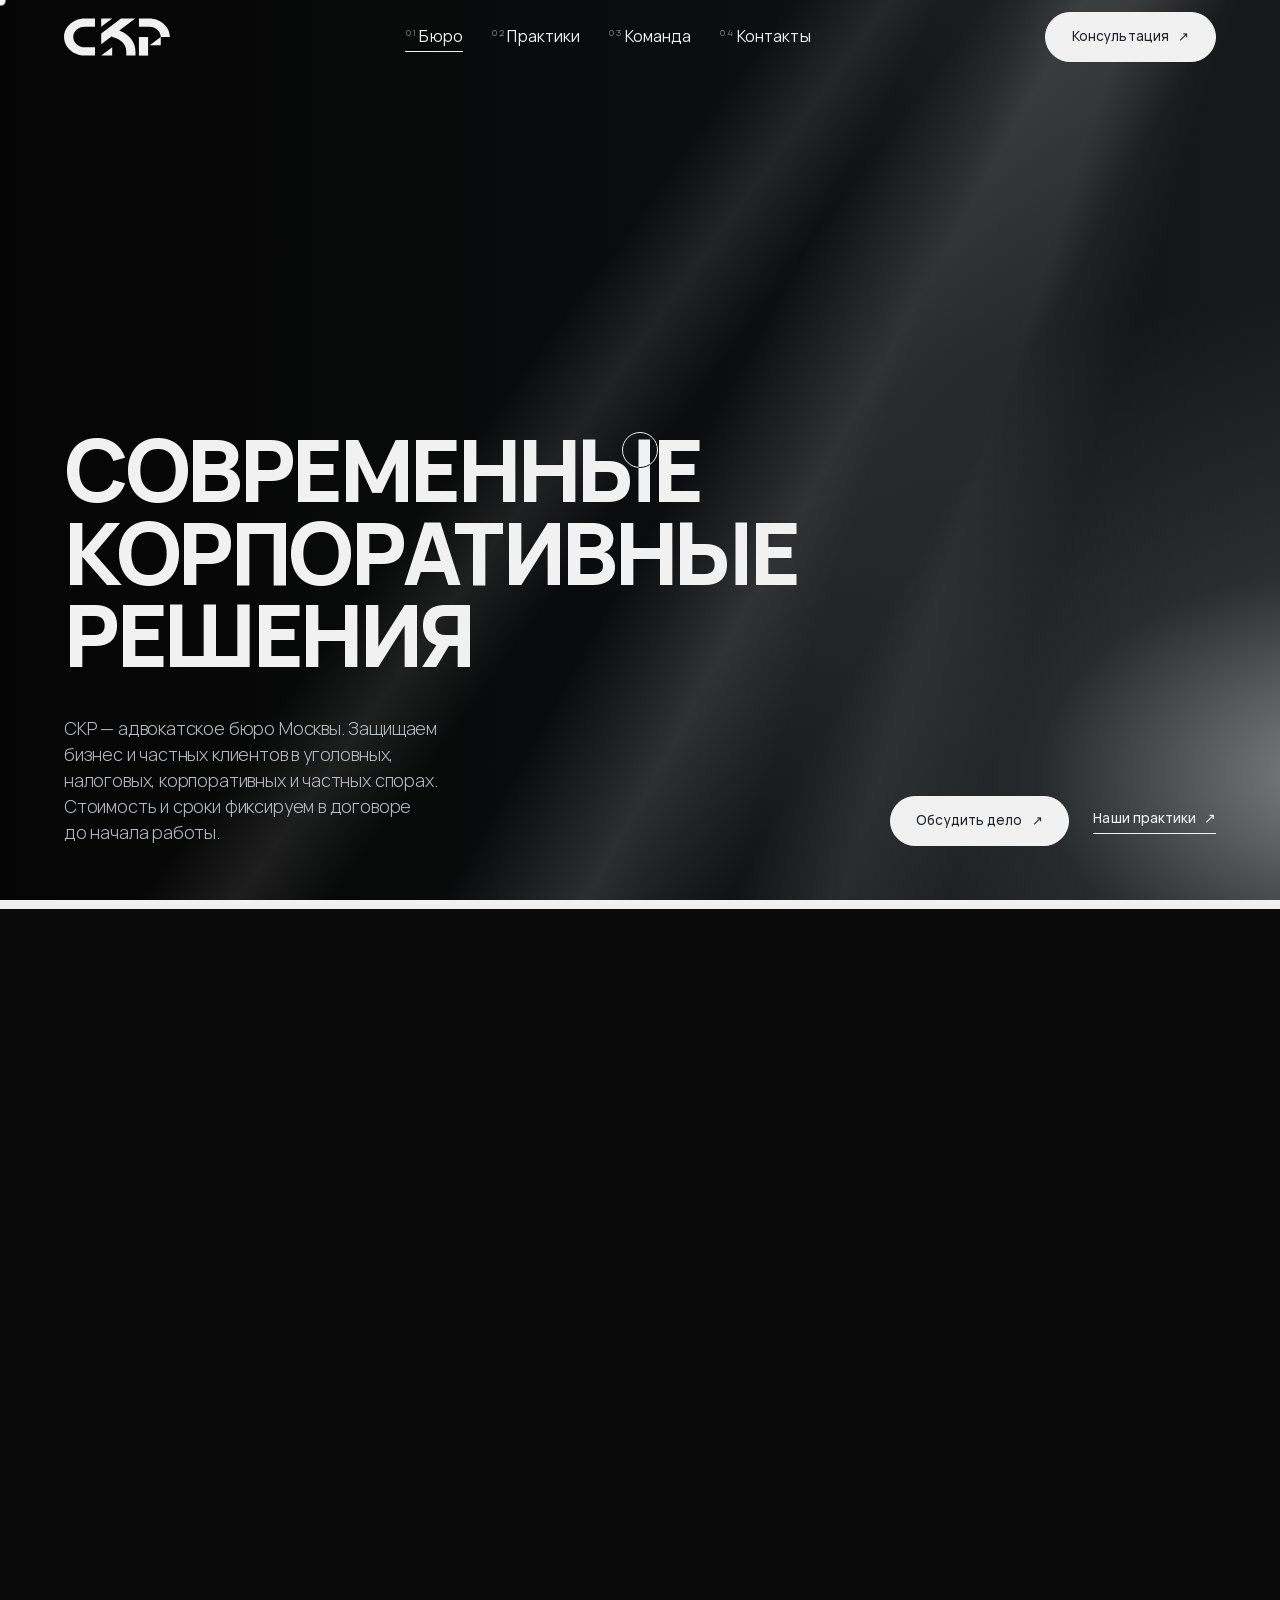
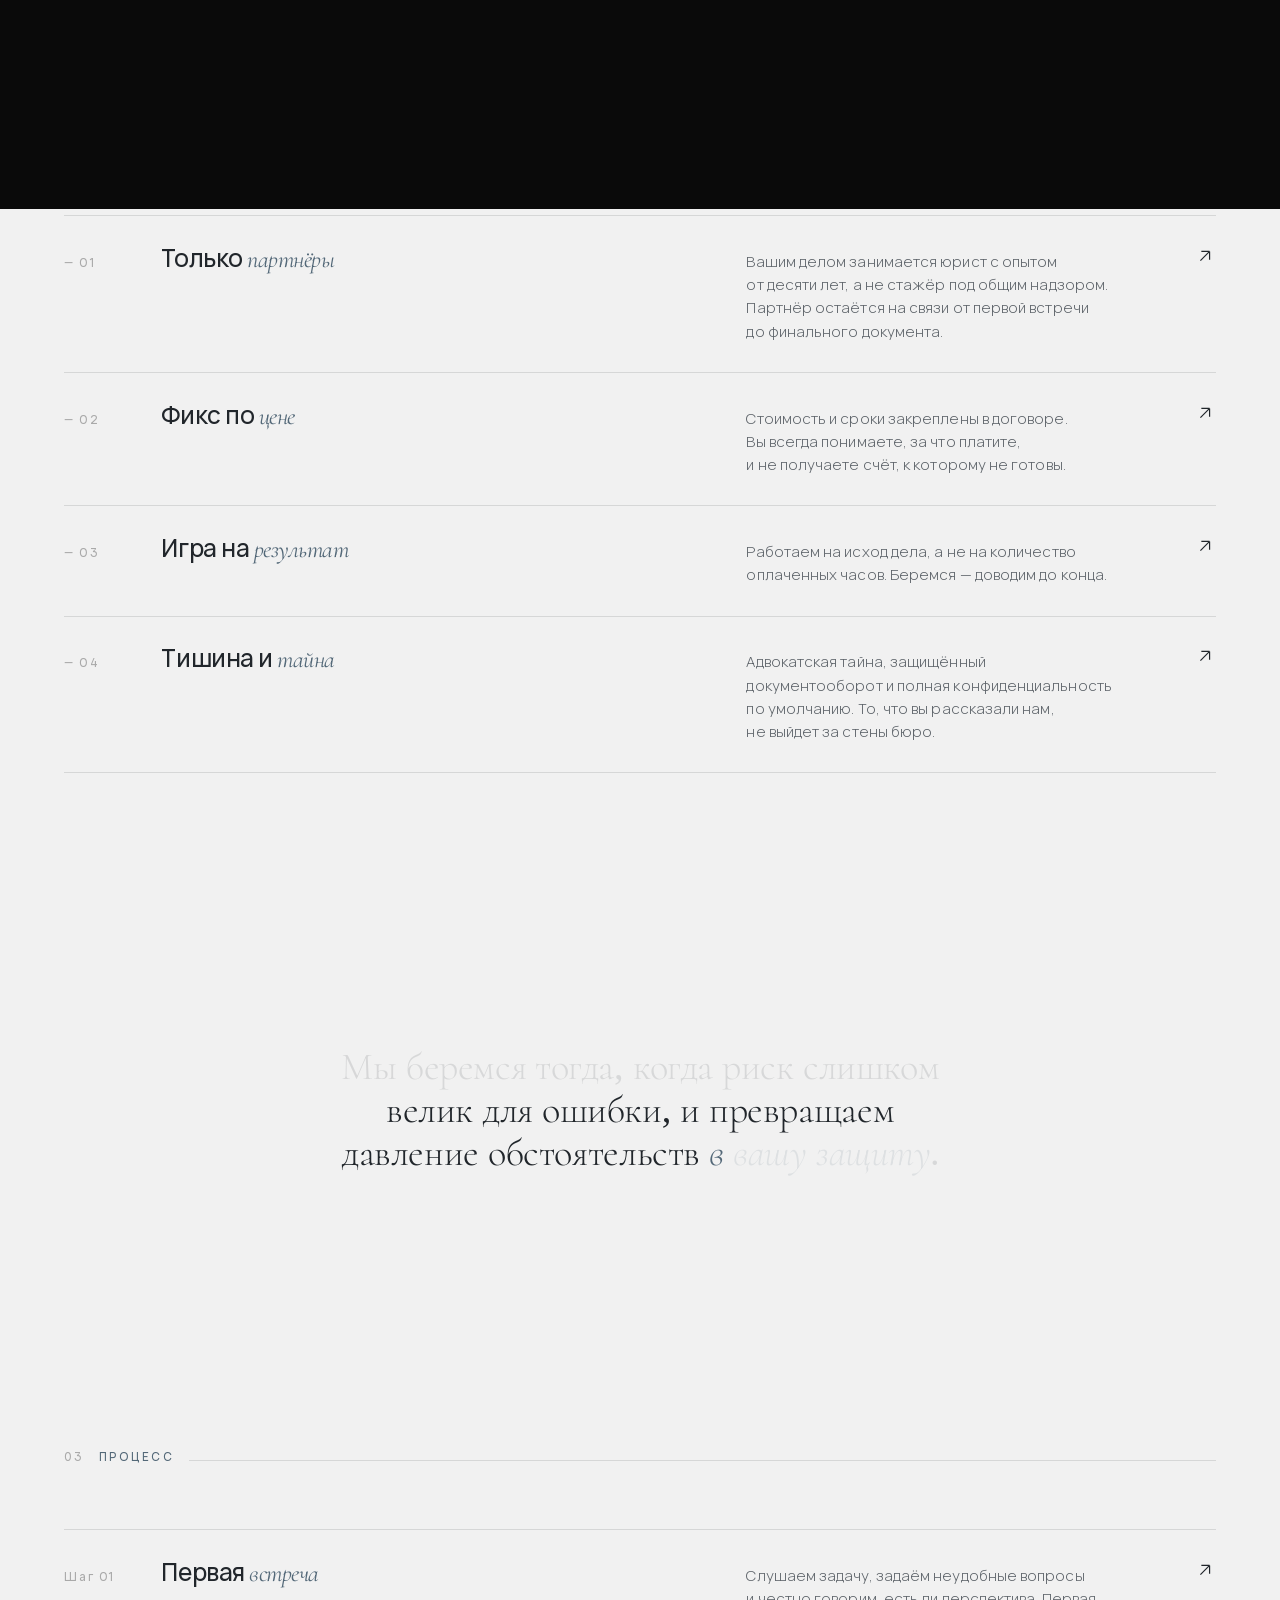
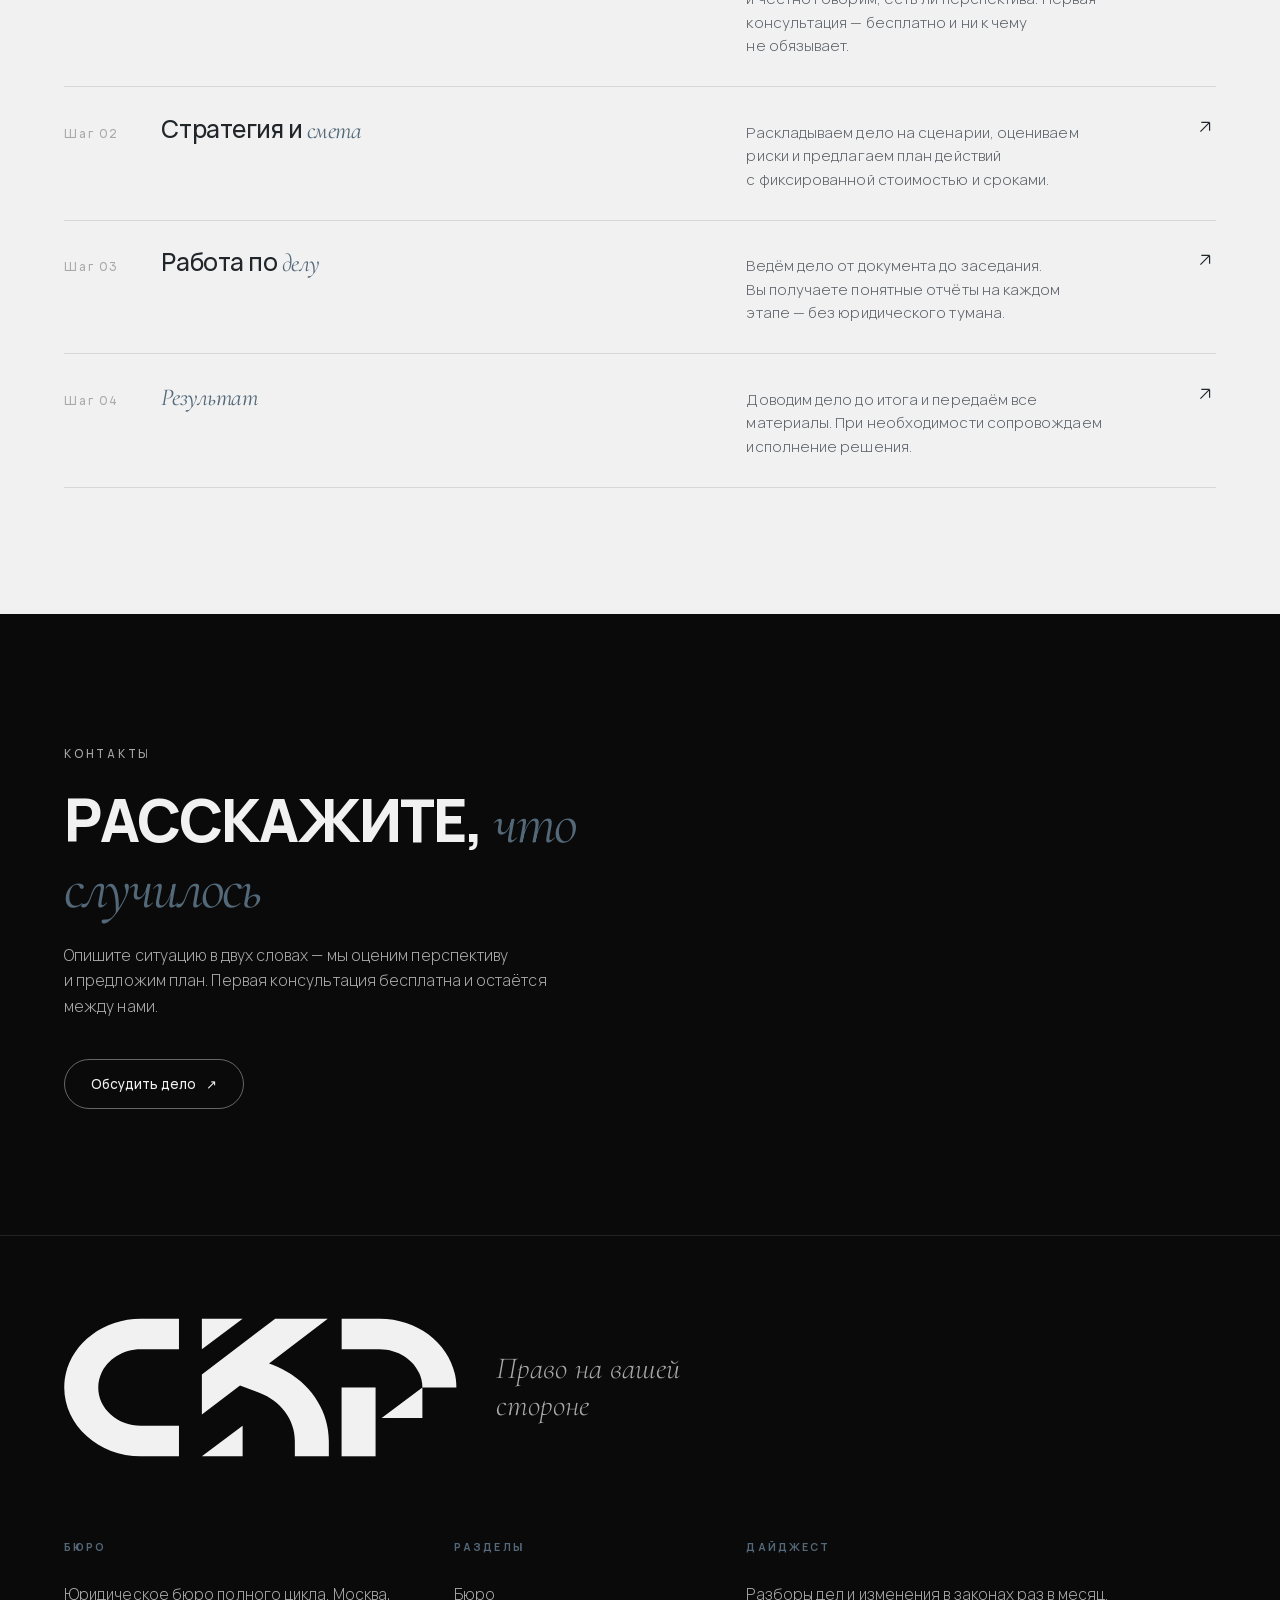
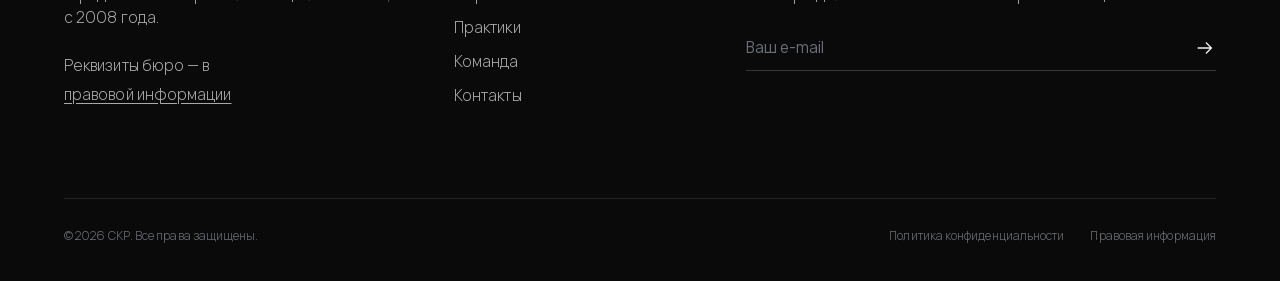
==== index.html @ bf3f928f "Unify hero headline typography" ====
<!DOCTYPE html>
<html lang="ru">
<head>
<meta charset="UTF-8">
<meta name="viewport" content="width=device-width, initial-scale=1.0">
<title>СКР — Юридическое бюро полного цикла | Москва</title>
<meta name="description" content="СКР — бутиковое юридическое бюро полного цикла из Москвы. Работаем с 2008 года с бизнесом и частными клиентами там, где цена ошибки слишком высока.">
<link rel="icon" type="image/svg+xml" href="assets/img/favicon.svg">
<link rel="preload" href="assets/fonts/vela-200-800.woff2" as="font" type="font/woff2" crossorigin>
<link rel="preload" href="assets/fonts/cormorant-300-700.woff2" as="font" type="font/woff2" crossorigin>
<link rel="preload" href="assets/fonts/cormorant-300-700-italic.woff2" as="font" type="font/woff2" crossorigin>
<link rel="stylesheet" href="assets/css/style.css">
</head>
<body class="no-js">

<!-- cursor -->
<div class="cur" aria-hidden="true"></div>
<div class="cur cur-ring" aria-hidden="true"></div>

<!-- ===================== HEADER ===================== -->
<header class="hdr">
<div class="hdr__in">
<a href="index.html" class="logo cursor-target" aria-label="СКР — юридическое бюро">
<svg viewBox="62 213 472 169" xmlns="http://www.w3.org/2000/svg">
<path d="M62.3,297.6c0,45.5,41.3,82.6,92,82.6H200v-36.6h-45.7c-28.2,0-51.2-20.6-51.2-46c0-25.3,23-46,51.2-46H200v-36.6h-45.7C103.6,215.1,62.3,252.1,62.3,297.6z"/>
<path d="M312.3,270.3l-4.2-1.6l70.5-53.7h-63.1l-88,67v48.1l45.8-34.9l23.1,8.8c26,9.8,42.7,32.5,42.7,57.8v18.3h40.8v-18.3C379.9,321.9,353.4,285.9,312.3,270.3z"/>
<path d="M492.2,297.6H533c0-45.5-41.3-82.6-92-82.6h-45.7v36.6h45.7C469.2,251.7,492.2,272.3,492.2,297.6z"/>
<rect x="395.2" y="297.6" width="40.8" height="82.6"/>
<polygon points="276.4,343.6 276.4,380.2 227.5,380.2"/>
<polygon points="492.2,297.6 492.2,334.3 443.3,334.3"/>
<polygon points="227.5,251.7 227.5,215.1 276.4,215.1"/>
</svg>
</a>
<nav class="nav">
<a href="index.html" class="cursor-target is-active" aria-current="page"><span class="nn">01</span>Бюро</a>
<a href="praktiki.html" class="cursor-target"><span class="nn">02</span>Практики</a>
<a href="komanda.html" class="cursor-target"><span class="nn">03</span>Команда</a>
<a href="kontakty.html" class="cursor-target"><span class="nn">04</span>Контакты</a>
</nav>
<a href="kontakty.html" class="hdr__cta btn cursor-target"><span class="lbl">Консультация</span><span class="arr">↗</span></a>
<button class="burger cursor-target" id="burger" aria-label="Меню"><span></span><span></span></button>
</div>
</header>

<!-- mobile menu -->
<div class="mm" id="mm">
<div class="mm__top">
<span class="logo" aria-hidden="true">
<svg viewBox="62 213 472 169" xmlns="http://www.w3.org/2000/svg">
<path d="M62.3,297.6c0,45.5,41.3,82.6,92,82.6H200v-36.6h-45.7c-28.2,0-51.2-20.6-51.2-46c0-25.3,23-46,51.2-46H200v-36.6h-45.7C103.6,215.1,62.3,252.1,62.3,297.6z"/>
<path d="M312.3,270.3l-4.2-1.6l70.5-53.7h-63.1l-88,67v48.1l45.8-34.9l23.1,8.8c26,9.8,42.7,32.5,42.7,57.8v18.3h40.8v-18.3C379.9,321.9,353.4,285.9,312.3,270.3z"/>
<path d="M492.2,297.6H533c0-45.5-41.3-82.6-92-82.6h-45.7v36.6h45.7C469.2,251.7,492.2,272.3,492.2,297.6z"/>
<rect x="395.2" y="297.6" width="40.8" height="82.6"/>
<polygon points="276.4,343.6 276.4,380.2 227.5,380.2"/>
<polygon points="492.2,297.6 492.2,334.3 443.3,334.3"/>
<polygon points="227.5,251.7 227.5,215.1 276.4,215.1"/>
</svg>
</span>
<button class="mm__x" id="mmx" aria-label="Закрыть">✕</button>
</div>
<nav>
<a href="index.html" class="mlink is-active"><span class="mn">01</span>Бюро</a>
<a href="praktiki.html" class="mlink"><span class="mn">02</span>Практики</a>
<a href="komanda.html" class="mlink"><span class="mn">03</span>Команда</a>
<a href="kontakty.html" class="mlink"><span class="mn">04</span>Контакты</a>
</nav>
<div class="mm__foot">
<span>Москва</span>
<span><a href="tel:+74951234567">+7&nbsp;(495)&nbsp;123-45-67</a></span>
</div>
</div>

<!-- ===================== HERO — 1.1 ===================== -->
<section class="hero hero--dark" id="top">
<canvas class="hero__bg" id="heroBg" aria-hidden="true"></canvas>
<div class="hero__h full">
<h1 data-hero>
<span class="row"><i>Современные</i></span>
<span class="row"><i>корпоративные</i></span>
<span class="row"><i>решения</i></span>
</h1>
<div class="hero__base">
<p class="hero__lead lead muted fx" data-fade>СКР&nbsp;— адвокатское бюро Москвы. Защищаем бизнес и&nbsp;частных клиентов в&nbsp;уголовных, налоговых, корпоративных и&nbsp;частных спорах. Стоимость и&nbsp;сроки фиксируем в&nbsp;договоре до&nbsp;начала работы.</p>
<div class="hero__actions fx" data-fade>
<a href="kontakty.html" class="btn btn--solid cursor-target"><span class="lbl">Обсудить дело</span><span class="arr">↗</span></a>
<a href="praktiki.html" class="lnk cursor-target">Наши практики <span class="arr">↗</span></a>
</div>
</div>
</div>
</section>

<!-- ===================== FACTS ===================== -->
<section class="pad full" id="facts">
<div class="facts" style="margin-top:0;">
<div class="fact fx" data-fade>
<div class="fact__n">2008</div>
<div class="fact__l">год основания бюро</div>
</div>
<div class="fact fx" data-fade>
<div class="fact__n">15+&nbsp;<span class="em">лет</span></div>
<div class="fact__l">непрерывной практики</div>
</div>
<div class="fact fx" data-fade>
<div class="fact__n">500+</div>
<div class="fact__l">проведённых дел и&nbsp;сделок</div>
</div>
<div class="fact fx" data-fade>
<div class="fact__n">5&nbsp;<span class="em">практик</span></div>
<div class="fact__l">узкая специализация в&nbsp;каждой</div>
</div>
<div class="fact fx" data-fade>
<div class="fact__n"><span class="em">Фикс</span></div>
<div class="fact__l">стоимости и&nbsp;сроков в&nbsp;каждом договоре</div>
</div>
</div>
</section>

<!-- ===================== ABOUT — 1.2 / 1.3 ===================== -->
<section class="pad full" id="about" style="padding-top:0;">
<div class="sec-head fx" data-fade>
<span class="idx">01</span>
<span class="kicker">Бюро</span>
<span class="rule"></span>
</div>
<div class="grid about__cols">
<div class="about__l">
<p class="statement" data-words>Когда ставки высоки, а&nbsp;на&nbsp;кону ваше имущество, репутация или свобода, право перестаёт быть теорией и&nbsp;превращается <span class="em">в&nbsp;поле боя</span>.</p>
<p class="lead fx" data-fade>Не&nbsp;просто юрист, а&nbsp;адвокат, который видит за&nbsp;статьями закона живого человека.</p>
</div>
<div class="about__r">
<p class="body-sm fx" data-fade>Адвокатское бюро города Москвы «Современные корпоративные решения» строит защиту на&nbsp;экспертизе, индивидуальной стратегии и&nbsp;конфиденциальности.</p>
<p class="body-sm fx" data-fade>Честно оцениваем перспективы и&nbsp;риски, согласуем стоимость и&nbsp;сроки до&nbsp;начала работы. Ведём дело лично&nbsp;— от&nbsp;первого разговора до&nbsp;результата.</p>
</div>
</div>
</section>

<!-- ===================== PRINCIPLES — 1.4 ===================== -->
<section class="pad full" id="principles" style="padding-top:0;padding-bottom:0;">
<div class="sec-head fx" data-fade>
<span class="idx">02</span>
<span class="kicker">Принципы</span>
<span class="rule"></span>
</div>
<div class="values" style="margin-top:0;">
<div class="vrow cursor-target fx" data-fade>
<span class="vn">— 01</span>
<span class="vt">Только <span class="em">партнёры</span></span>
<span class="vd">Вашим делом занимается юрист с&nbsp;опытом от&nbsp;десяти лет, а&nbsp;не&nbsp;стажёр под общим надзором. Партнёр остаётся на&nbsp;связи от&nbsp;первой встречи до&nbsp;финального документа.</span>
<span class="va"><svg width="22" height="22" viewBox="0 0 24 24" fill="none"><path d="M7 17 17 7M17 7H8M17 7v9" stroke="currentColor" stroke-width="1.3"/></svg></span>
</div>
<div class="vrow cursor-target fx" data-fade>
<span class="vn">— 02</span>
<span class="vt">Фикс по&nbsp;<span class="em">цене</span></span>
<span class="vd">Стоимость и&nbsp;сроки закреплены в&nbsp;договоре. Вы&nbsp;всегда понимаете, за&nbsp;что платите, и&nbsp;не&nbsp;получаете счёт, к&nbsp;которому не&nbsp;готовы.</span>
<span class="va"><svg width="22" height="22" viewBox="0 0 24 24" fill="none"><path d="M7 17 17 7M17 7H8M17 7v9" stroke="currentColor" stroke-width="1.3"/></svg></span>
</div>
<div class="vrow cursor-target fx" data-fade>
<span class="vn">— 03</span>
<span class="vt">Игра на&nbsp;<span class="em">результат</span></span>
<span class="vd">Работаем на&nbsp;исход дела, а&nbsp;не&nbsp;на&nbsp;количество оплаченных часов. Беремся&nbsp;— доводим до&nbsp;конца.</span>
<span class="va"><svg width="22" height="22" viewBox="0 0 24 24" fill="none"><path d="M7 17 17 7M17 7H8M17 7v9" stroke="currentColor" stroke-width="1.3"/></svg></span>
</div>
<div class="vrow cursor-target fx" data-fade>
<span class="vn">— 04</span>
<span class="vt">Тишина и&nbsp;<span class="em">тайна</span></span>
<span class="vd">Адвокатская тайна, защищённый документооборот и&nbsp;полная конфиденциальность по&nbsp;умолчанию. То, что вы&nbsp;рассказали нам, не&nbsp;выйдет за&nbsp;стены бюро.</span>
<span class="va"><svg width="22" height="22" viewBox="0 0 24 24" fill="none"><path d="M7 17 17 7M17 7H8M17 7v9" stroke="currentColor" stroke-width="1.3"/></svg></span>
</div>
</div>
</section>

<!-- ===================== MANIFESTO — full-screen statement ===================== -->
<section class="manifesto full" id="manifesto">
<p class="statement manifesto__t" data-words>Мы&nbsp;беремся тогда, когда риск слишком велик для&nbsp;ошибки, и&nbsp;превращаем давление обстоятельств <span class="em">в&nbsp;вашу защиту</span>.</p>
</section>

<!-- ===================== PROCESS — 1.5 ===================== -->
<section class="pad full" id="process" style="padding-top:0;">
<div class="sec-head fx" data-fade>
<span class="idx">03</span>
<span class="kicker">Процесс</span>
<span class="rule"></span>
</div>
<div class="values" style="margin-top:0;">
<div class="vrow cursor-target fx" data-fade>
<span class="vn">Шаг 01</span>
<span class="vt">Первая <span class="em">встреча</span></span>
<span class="vd">Слушаем задачу, задаём неудобные вопросы и&nbsp;честно говорим, есть&nbsp;ли перспектива. Первая консультация&nbsp;— бесплатно и&nbsp;ни&nbsp;к&nbsp;чему не&nbsp;обязывает.</span>
<span class="va"><svg width="22" height="22" viewBox="0 0 24 24" fill="none"><path d="M7 17 17 7M17 7H8M17 7v9" stroke="currentColor" stroke-width="1.3"/></svg></span>
</div>
<div class="vrow cursor-target fx" data-fade>
<span class="vn">Шаг 02</span>
<span class="vt">Стратегия и&nbsp;<span class="em">смета</span></span>
<span class="vd">Раскладываем дело на&nbsp;сценарии, оцениваем риски и&nbsp;предлагаем план действий с&nbsp;фиксированной стоимостью и&nbsp;сроками.</span>
<span class="va"><svg width="22" height="22" viewBox="0 0 24 24" fill="none"><path d="M7 17 17 7M17 7H8M17 7v9" stroke="currentColor" stroke-width="1.3"/></svg></span>
</div>
<div class="vrow cursor-target fx" data-fade>
<span class="vn">Шаг 03</span>
<span class="vt">Работа по&nbsp;<span class="em">делу</span></span>
<span class="vd">Ведём дело от&nbsp;документа до&nbsp;заседания. Вы&nbsp;получаете понятные отчёты на&nbsp;каждом этапе&nbsp;— без юридического тумана.</span>
<span class="va"><svg width="22" height="22" viewBox="0 0 24 24" fill="none"><path d="M7 17 17 7M17 7H8M17 7v9" stroke="currentColor" stroke-width="1.3"/></svg></span>
</div>
<div class="vrow cursor-target fx" data-fade>
<span class="vn">Шаг 04</span>
<span class="vt"><span class="em">Результат</span></span>
<span class="vd">Доводим дело до&nbsp;итога и&nbsp;передаём все материалы. При необходимости сопровождаем исполнение решения.</span>
<span class="va"><svg width="22" height="22" viewBox="0 0 24 24" fill="none"><path d="M7 17 17 7M17 7H8M17 7v9" stroke="currentColor" stroke-width="1.3"/></svg></span>
</div>
</div>
</section>

<!-- ===================== CTA — 1.7 ===================== -->
<section class="cta full">
<span class="kicker fx" data-fade>Контакты</span>
<h2 class="cta__h fx" data-fade>Расскажите, <span class="em">что случилось</span></h2>
<p class="cta__p fx" data-fade>Опишите ситуацию в&nbsp;двух словах&nbsp;— мы&nbsp;оценим перспективу и&nbsp;предложим план. Первая консультация бесплатна и&nbsp;остаётся между нами.</p>
<div class="cta__act fx" data-fade>
<a href="kontakty.html" class="btn btn--on cursor-target"><span class="lbl">Обсудить дело</span><span class="arr">↗</span></a>
</div>
</section>

<!-- ===================== FOOTER ===================== -->
<footer class="footer full">
<div class="grid">
<div class="footer__mark fx" data-fade>
<span class="logo footer__logo" aria-label="СКР">
<svg viewBox="62 213 472 169" xmlns="http://www.w3.org/2000/svg">
<path d="M62.3,297.6c0,45.5,41.3,82.6,92,82.6H200v-36.6h-45.7c-28.2,0-51.2-20.6-51.2-46c0-25.3,23-46,51.2-46H200v-36.6h-45.7C103.6,215.1,62.3,252.1,62.3,297.6z"/>
<path d="M312.3,270.3l-4.2-1.6l70.5-53.7h-63.1l-88,67v48.1l45.8-34.9l23.1,8.8c26,9.8,42.7,32.5,42.7,57.8v18.3h40.8v-18.3C379.9,321.9,353.4,285.9,312.3,270.3z"/>
<path d="M492.2,297.6H533c0-45.5-41.3-82.6-92-82.6h-45.7v36.6h45.7C469.2,251.7,492.2,272.3,492.2,297.6z"/>
<rect x="395.2" y="297.6" width="40.8" height="82.6"/>
<polygon points="276.4,343.6 276.4,380.2 227.5,380.2"/>
<polygon points="492.2,297.6 492.2,334.3 443.3,334.3"/>
<polygon points="227.5,251.7 227.5,215.1 276.4,215.1"/>
</svg>
</span>
<span class="tag">Право на&nbsp;вашей стороне</span>
</div>
</div>
<div class="grid footer__cols">
<div class="fcol fcol--a">
<h4>Бюро</h4>
<p class="muted" style="max-width:30ch;color:var(--grey);">Юридическое бюро полного цикла. Москва, с&nbsp;2008&nbsp;года.</p>
<p class="footer__req" style="margin-top:14px;">Реквизиты бюро&nbsp;— в&nbsp;<a href="privacy.html#legal" class="cursor-target" style="text-decoration:underline;text-underline-offset:3px;">правовой информации</a></p>
</div>
<div class="fcol fcol--b">
<h4>Разделы</h4>
<a href="index.html" class="cursor-target">Бюро</a>
<a href="praktiki.html" class="cursor-target">Практики</a>
<a href="komanda.html" class="cursor-target">Команда</a>
<a href="kontakty.html" class="cursor-target">Контакты</a>
</div>
<div class="fcol fcol--c">
<h4>Дайджест</h4>
<p class="muted" style="color:var(--grey);margin-bottom:14px;">Разборы дел и&nbsp;изменения в&nbsp;законах раз в&nbsp;месяц.</p>
<form class="fnews" id="newsForm">
<input type="email" placeholder="Ваш e-mail" required aria-label="Ваш e-mail">
<button type="submit" aria-label="Подписаться" class="cursor-target">
<svg width="22" height="22" viewBox="0 0 24 24" fill="none"><path d="M4 12h15M13 6l6 6-6 6" stroke="currentColor" stroke-width="1.4"/></svg>
</button>
</form>
</div>
</div>
<div class="footer__base">
<span class="c">© 2026 СКР. Все права защищены.</span>
<div class="links">
<a href="privacy.html" class="cursor-target">Политика конфиденциальности</a>
<a href="privacy.html#legal" class="cursor-target">Правовая информация</a>
</div>
</div>
</footer>

<script src="assets/js/hero-bg.js"></script>
<script src="assets/js/vendor/gsap.min.js"></script>
<script src="assets/js/vendor/ScrollTrigger.min.js"></script>
<script src="assets/js/vendor/lenis.min.js"></script>
<script src="assets/js/vendor/splitting.min.js"></script>
<script src="assets/js/main.js"></script>
</body>
</html>
---- assets/css/style.css ----
/* ============================================================ FONTS */
@font-face{font-family:'Vela';src:url('../fonts/vela-200-800.woff2') format('woff2');font-weight:200 800;font-display:swap;font-style:normal;}
@font-face{font-family:'Cormorant';src:url('../fonts/cormorant-300-700.woff2') format('woff2');font-weight:300 700;font-display:swap;font-style:normal;}
@font-face{font-family:'Cormorant';src:url('../fonts/cormorant-300-700-italic.woff2') format('woff2');font-weight:300 700;font-display:swap;font-style:italic;}

/* ============================================================ TOKENS */
:root{
  --onyx:#0A0A0A; --ink:#21262B; --slate:#536878; --grey:#A9A9A9;
  --alabaster:#E5E4E2; --paper:#F1F1F1;
  --accent:#536878;                 /* brand accent = slate, same as the "конвейер" serif accent */
  --line:rgba(33,38,43,.13); --line-on:rgba(241,241,241,.14);

  /* full-width gutters: scale with viewport, generous on large screens */
  --gut:clamp(20px,5vw,120px);
  --gap:clamp(16px,1.4vw,32px);

  /* MODULAR TYPE SCALE  (UX: controlled, ~1.25 ratio, capped on huge screens) */
  --fs-display:clamp(2.9rem,7.2vw,7.2rem);   /* hero / footer mark */
  --fs-h2:clamp(2.2rem,4.6vw,4.4rem);        /* section titles */
  --fs-statement:clamp(1.7rem,3.6vw,3.4rem); /* big serif statements */
  --fs-h3:clamp(1.6rem,2.8vw,2.6rem);        /* practice titles */
  --fs-lead:clamp(1.05rem,1.4vw,1.35rem);
  --fs-body:16px;
  --fs-cap:.72rem;

  --lh-display:0.98; --lh-tight:1.04;

  --serif:'Cormorant',Georgia,serif;
  --sans:'Vela',-apple-system,sans-serif;
  --ease:cubic-bezier(.22,1,.36,1);
  --hdr-h:clamp(64px,7.5vh,84px);
}

*{margin:0;padding:0;box-sizing:border-box;}
html{-webkit-font-smoothing:antialiased;text-rendering:optimizeLegibility;}
html.lenis,html.lenis body{height:auto;}
.lenis.lenis-smooth{scroll-behavior:auto!important;}

body{
  font-family:var(--sans);background:var(--paper);color:var(--ink);
  font-weight:300;line-height:1.55;font-size:var(--fs-body);letter-spacing:.005em;
  overflow-x:hidden;
}
::selection{background:var(--ink);color:var(--paper);}
a{color:inherit;text-decoration:none;}
img{display:block;max-width:100%;}
button{font-family:inherit;}

@media (hover:hover) and (pointer:fine){
  body{cursor:none;} a,button,.cursor-target{cursor:none;}
}

/* ============================================================ LAYOUT (full-width) */
.full{width:100%;padding-inline:var(--gut);}
.grid{display:grid;grid-template-columns:repeat(12,1fr);column-gap:var(--gap);}

/* ============================================================ TYPE HELPERS */
.kicker{font-size:var(--fs-cap);font-weight:500;letter-spacing:.24em;text-transform:uppercase;color:var(--slate);}
.kicker--mute{color:var(--grey);}
.idx{font-size:var(--fs-cap);font-weight:500;letter-spacing:.2em;color:var(--grey);}
.h-disp{font-family:var(--sans);font-weight:800;text-transform:uppercase;letter-spacing:-.035em;line-height:var(--lh-display);}
.serif-it{font-family:var(--serif);font-style:italic;font-weight:400;letter-spacing:-.005em;text-transform:none;color:var(--slate);}
.lead{font-size:var(--fs-lead);font-weight:300;line-height:1.45;letter-spacing:-.01em;}
.muted{color:var(--grey);}
.body-sm{font-size:var(--fs-body);line-height:1.62;color:#5e646a;font-weight:300;}

.fx{opacity:0;}
.no-js .fx{opacity:1;}

/* ============================================================ LOGO (the brand mark = СКР) */
.logo{display:block;}
.logo svg{display:block;height:100%;width:auto;}
.logo svg path,.logo svg rect,.logo svg polygon{fill:currentColor;}

/* ============================================================ CURSOR */
/* white + difference blend: reads near-black on light bg, white on dark bg */
.cur{position:fixed;top:0;left:0;width:10.5px;height:10.5px;border-radius:50%;background:#fff;pointer-events:none;z-index:9999;transform:translate(-50%,-50%);mix-blend-mode:difference;transition:width .35s var(--ease),height .35s var(--ease);}
.cur-ring{width:36px;height:36px;border:1px solid #fff;background:transparent;z-index:9998;transition:width .4s var(--ease),height .4s var(--ease),opacity .4s,transform .12s ease-out;mix-blend-mode:difference;}
body.cur-hov .cur-ring{width:58px;height:58px;}
@media(hover:none),(pointer:coarse){.cur,.cur-ring{display:none;}}

/* ============================================================ HEADER */
.hdr{position:fixed;inset:0 0 auto 0;z-index:200;}
.hdr__in{display:flex;align-items:center;justify-content:space-between;height:var(--hdr-h);padding:6px var(--gut) 0;}
/* adaptive header text: dark over light sections, light over dark ones (toggled by JS) */
.hdr a,.hdr button,.hdr .logo{color:var(--ink);transition:color .4s var(--ease);}
.hdr.on-dark a,.hdr.on-dark button,.hdr.on-dark .logo,
body.page-dark .hdr a,body.page-dark .hdr button,body.page-dark .hdr .logo{color:var(--paper);}
.hdr .logo{height:clamp(30px,3vw,38px);}
.nav{display:flex;gap:clamp(18px,2.2vw,40px);align-items:center;}
.nav a{font-size:16px;font-weight:400;position:relative;}
.nav a::after{content:'';position:absolute;left:0;bottom:-3px;height:1px;width:0;background:currentColor;transition:width .45s var(--ease);}
.nav a:hover::after{width:100%;}
.nav .nn{font-size:.58rem;letter-spacing:.08em;opacity:.5;vertical-align:super;margin-right:3px;}
/* header CTA: same colours/animation as the solid "Обсудить дело" pill.
   Light sections: ink pill, paper fill on hover. Dark sections (.on-dark): inverted. */
.hdr__cta.btn{background:var(--ink);border-color:var(--ink);transition:background .4s var(--ease),border-color .4s var(--ease);}
.hdr__cta.btn .lbl,.hdr__cta.btn .arr{color:var(--paper);}
.hdr__cta.btn::before{background:var(--paper);}
.hdr__cta.btn:hover .lbl,.hdr__cta.btn:hover .arr{color:var(--ink);}
.hdr.on-dark .hdr__cta.btn{background:var(--paper);border-color:var(--paper);}
.hdr.on-dark .hdr__cta.btn .lbl,.hdr.on-dark .hdr__cta.btn .arr{color:var(--ink);}
.hdr.on-dark .hdr__cta.btn::before{background:var(--onyx);}
.hdr.on-dark .hdr__cta.btn:hover .lbl,.hdr.on-dark .hdr__cta.btn:hover .arr{color:var(--paper);}
.burger{display:none;flex-direction:column;gap:5px;background:none;border:none;padding:6px;}
.burger span{width:25px;height:1.5px;background:currentColor;}

/* ============================================================ BUTTONS / LINKS */
.lnk{position:relative;display:inline-flex;align-items:center;gap:.55em;font-size:.85rem;font-weight:500;padding-bottom:5px;}
.lnk .arr{transition:transform .5s var(--ease);}
.lnk::after{content:'';position:absolute;left:0;bottom:0;height:1px;width:100%;background:currentColor;transform-origin:right;transform:scaleX(1);transition:transform .5s var(--ease);}
.lnk:hover::after{transform-origin:left;transform:scaleX(0);}
.lnk:hover .arr{transform:translate(4px,-4px);}
.btn{position:relative;display:inline-flex;align-items:center;gap:.7em;padding:1.02em 1.9em;border-radius:100px;border:1px solid var(--ink);font-size:.84rem;font-weight:500;color:var(--ink);overflow:hidden;isolation:isolate;box-shadow:none;}
.btn .lbl,.btn .arr{position:relative;z-index:2;transition:color .5s var(--ease),transform .5s var(--ease);}
.btn::before{content:'';position:absolute;inset:0;background:var(--ink);transform:translateY(101%);transition:transform .55s var(--ease);z-index:1;}
.btn:hover::before{transform:translateY(0);}
.btn:hover .lbl,.btn:hover .arr{color:var(--paper);}
.btn:hover .arr{transform:translate(3px,-3px);}
.btn--solid{background:var(--ink);color:var(--paper);}
.btn--solid .lbl,.btn--solid .arr{color:var(--paper);}
.btn--solid::before{background:var(--paper);}
.btn--solid:hover .lbl,.btn--solid:hover .arr{color:var(--ink);}
.btn--on{border-color:rgba(241,241,241,.4);color:var(--paper);}
.btn--on .lbl,.btn--on .arr{color:var(--paper);}
.btn--on::before{background:var(--paper);}
.btn--on:hover .lbl,.btn--on:hover .arr{color:var(--ink);}

/* ============================================================ SECTION RHYTHM */
.pad{padding-block:clamp(96px,14vh,200px);}
.sec-head{display:flex;align-items:baseline;gap:14px;margin-bottom:clamp(48px,7vh,96px);}
.sec-head .rule{flex:1;height:1px;background:var(--line);}

/* ============================================================ HERO (calmer, UX scale) */
.hero{position:relative;min-height:100svh;display:flex;flex-direction:column;justify-content:flex-end;padding-bottom:clamp(40px,6vh,72px);}
/* dark hero with animated WebGL abstraction behind the content */
.hero--dark{background:#060606;color:var(--paper);}
.hero--dark::before{content:'';position:absolute;inset:0;z-index:0;background:
  radial-gradient(95% 90% at 105% 86%,rgba(233,238,240,.5),rgba(132,143,148,.18) 25%,transparent 59%),
  linear-gradient(126deg,transparent 0 41%,rgba(255,255,255,.09) 46%,transparent 51%),
  linear-gradient(119deg,transparent 0 53%,rgba(215,222,226,.16) 61%,transparent 69%),
  linear-gradient(108deg,transparent 0 65%,rgba(255,255,255,.08) 72%,transparent 79%),
  linear-gradient(90deg,#050505 0%,#0b0c0d 52%,#17191a 100%);}
.hero__bg{position:absolute;inset:0;width:100%;height:100%;display:block;z-index:0;opacity:0;}
.hero--dark>*:not(.hero__bg){position:relative;z-index:1;}
.hero--dark .kicker{color:#8ea0b4;}
.hero--dark .kicker--mute{color:#7a8087;}
.hero--dark .hero__serif{color:#aab6c2;}
.hero--dark .accent{color:#93a5b8;}
.hero--dark .hero__lead{color:#b7bcc2;}
.hero--dark .lnk{color:var(--paper);}
/* invert the solid CTA on dark contexts: light pill, fills page-black on hover */
.hero--dark .btn--solid,body.page-dark .btn--solid{background:var(--paper);border-color:var(--paper);}
.hero--dark .btn--solid .lbl,.hero--dark .btn--solid .arr,
body.page-dark .btn--solid .lbl,body.page-dark .btn--solid .arr{color:var(--ink);}
.hero--dark .btn--solid::before,body.page-dark .btn--solid::before{background:var(--onyx);}
.hero--dark .btn--solid:hover .lbl,.hero--dark .btn--solid:hover .arr,
body.page-dark .btn--solid:hover .lbl,body.page-dark .btn--solid:hover .arr{color:var(--paper);}
.hero__meta{position:absolute;top:calc(var(--hdr-h) + clamp(20px,4vh,48px));left:var(--gut);right:var(--gut);display:flex;justify-content:space-between;}
.hero__h h1{font-family:var(--sans);font-weight:800;text-transform:uppercase;font-size:clamp(3.2rem,6.7vw,8.7rem);line-height:.84;letter-spacing:-.04em;max-width:16ch;}
.hero__h h1 .row{display:block;overflow:hidden;padding:.12em 0;margin:-.12em 0;}
.hero__h h1 .row i{display:inline-block;font-style:normal;will-change:transform;}
.hero__h h1 .accent{font-family:var(--serif);font-style:italic;font-weight:400;text-transform:none;letter-spacing:-.01em;color:var(--slate);font-size:1.28em;}
.hero__base{display:grid;grid-template-columns:repeat(12,1fr);column-gap:var(--gap);align-items:end;margin-top:clamp(36px,5vh,64px);}
.hero__lead{grid-column:1/8;max-width:34ch;}
.hero__actions{grid-column:9/13;display:flex;justify-content:flex-end;align-items:center;gap:24px;}
@media(min-width:1100px){.hero__lead{grid-column:1/6;}.hero__actions{grid-column:9/13;}}
.scrollcue{position:absolute;bottom:clamp(36px,5vh,56px);left:50%;transform:translateX(-50%);display:flex;flex-direction:column;align-items:center;gap:10px;}
.scrollcue .l{width:1px;height:44px;background:linear-gradient(var(--ink),transparent);position:relative;overflow:hidden;}
.scrollcue .l::after{content:'';position:absolute;top:-44px;left:0;width:1px;height:44px;background:var(--ink);animation:cue 2.1s var(--ease) infinite;}
@keyframes cue{0%{transform:translateY(0);}60%,100%{transform:translateY(88px);}}
.scrollcue span{font-size:.6rem;letter-spacing:.24em;text-transform:uppercase;color:var(--grey);}

/* ============================================================ ABOUT */
.statement{font-family:var(--serif);font-weight:300;font-size:max(2.16vw,1.7rem);line-height:1.16;letter-spacing:-.01em;}
/* full-screen centered manifesto: same serif statement, ~2x size */
.manifesto{min-height:75svh;display:flex;align-items:center;justify-content:center;text-align:center;padding-inline:clamp(24px,26vw,500px);}
.manifesto__t{font-size:max(3vw,2.2rem);line-height:1.12;max-width:none;margin:0 auto;}
.statement .word{display:inline-block;}
.statement .em{font-style:italic;color:var(--slate);}
.about__cols{margin-top:clamp(60px,9vh,128px);align-items:start;}
.about__l{grid-column:1/13;margin-bottom:36px;}
.about__r{grid-column:1/13;}
@media(min-width:820px){.about__l{grid-column:1/6;margin-bottom:0;}.about__r{grid-column:8/13;}}
.about__l .statement{margin-bottom:clamp(24px,3.2vh,44px);}
.about__l .lead{max-width:22ch;}
.about__r p{max-width:48ch;}
.about__r p+p{margin-top:1.4em;}

/* value rows — hairline list */
.values{margin-top:clamp(64px,10vh,140px);border-top:1px solid var(--line);}
.vrow{display:grid;grid-template-columns:repeat(12,1fr);column-gap:var(--gap);align-items:baseline;padding-block:clamp(26px,3.2vh,38px);border-bottom:1px solid var(--line);}
.vrow .vn{grid-column:1/2;font-size:.74rem;letter-spacing:.16em;color:var(--grey);font-weight:500;}
.vrow .vt{grid-column:2/6;font-weight:500;font-size:clamp(1.15rem,1.9vw,1.65rem);letter-spacing:-.02em;line-height:1.06;}
.vrow .vt .em{font-family:var(--serif);font-style:italic;font-weight:400;color:var(--slate);}
.vrow .vd{grid-column:8/12;font-size:.94rem;color:#5e646a;line-height:1.55;max-width:46ch;}
.vrow .va{grid-column:12/13;justify-self:end;opacity:.32;transition:transform .5s var(--ease),opacity .5s;}
.vrow:hover .va{transform:translate(5px,-5px);opacity:1;}
@media(max-width:820px){
  .vrow{grid-template-columns:repeat(6,1fr);row-gap:6px;}
  .vrow .vn,.vrow .vt,.vrow .vd{grid-column:1/7;} .vrow .va{display:none;}
}

/* ============================================================ PRACTICES — pinned horizontal, RE-ZONED */
.practices{background:var(--onyx);color:var(--paper);}
.hp{display:none;}
/* header safe-area band so card content never collides with the fixed header */
.hp__track{display:flex;height:100%;align-items:stretch;will-change:transform;}

.hp__intro{flex:0 0 auto;width:min(88vw,560px);display:flex;flex-direction:column;justify-content:center;padding:var(--hdr-h) var(--gut) 0;}
.hp__intro .kicker{color:var(--grey);}
.hp__intro h2{font-family:var(--sans);font-weight:800;text-transform:uppercase;font-size:var(--fs-h2);line-height:var(--lh-tight);letter-spacing:-.035em;margin-top:22px;}
.hp__intro h2 .em{font-family:var(--serif);font-style:italic;font-weight:400;text-transform:none;color:var(--slate);}
.hp__intro p{color:var(--grey);max-width:32ch;margin-top:24px;font-size:.98rem;}
.hp__intro .cnt{margin-top:34px;font-size:.74rem;letter-spacing:.2em;color:var(--grey);}

/* CARD = 3 stacked zones in a grid; overflow hidden so nothing bleeds */
.pcard{
  flex:0 0 auto;width:min(84vw,520px);height:100%;
  position:relative;overflow:hidden;
  border-left:1px solid var(--line-on);
  display:grid;
  grid-template-rows:auto 1fr auto;
  /* TOP zone clears the header height; bottom has comfortable padding */
  padding:calc(var(--hdr-h) + clamp(20px,4vh,40px)) clamp(28px,3vw,56px) clamp(36px,5vh,56px);
  gap:0;
}
.pcard__top{position:relative;z-index:2;}
.pcard__n{font-size:.76rem;letter-spacing:.2em;color:var(--slate);font-weight:500;}
.pcard__mid{position:relative;z-index:2;align-self:center;}
.pcard__t{font-family:var(--sans);font-weight:800;text-transform:uppercase;font-size:var(--fs-h3);line-height:1.0;letter-spacing:-.03em;hyphens:none;overflow-wrap:normal;}
.pcard__d{color:var(--grey);font-size:.96rem;line-height:1.6;max-width:36ch;margin-top:20px;}
.pcard__bottom{position:relative;z-index:2;}
.pcard__tags{display:flex;flex-wrap:wrap;gap:8px;}
.pcard__tags span{font-size:.7rem;letter-spacing:.03em;color:var(--grey);border:1px solid var(--line-on);border-radius:100px;padding:.5em 1em;}
/* ghost numeral: behind everything, in dead space bottom-right, clipped to card */
.pcard__ghost{position:absolute;right:clamp(-10px,-1vw,-4px);bottom:clamp(12px,2.5vh,28px);z-index:0;font-family:var(--serif);font-style:italic;font-weight:400;font-size:clamp(8rem,16vw,15rem);line-height:.8;color:rgba(241,241,241,.045);pointer-events:none;user-select:none;font-variant-numeric:lining-nums;font-feature-settings:'lnum' 1,'onum' 0;}

.hp__end{flex:0 0 auto;width:min(60vw,420px);display:flex;align-items:center;padding:var(--hdr-h) var(--gut) 0;border-left:1px solid var(--line-on);}

.hp__progress{position:absolute;left:var(--gut);right:var(--gut);bottom:clamp(28px,4vh,42px);height:1px;background:rgba(241,241,241,.13);z-index:5;}
.hp__progress i{position:absolute;left:0;top:0;height:100%;width:0;background:var(--paper);}
.hp__hint{position:absolute;bottom:clamp(40px,6vh,60px);right:var(--gut);z-index:5;font-size:.66rem;letter-spacing:.2em;text-transform:uppercase;color:var(--grey);display:flex;align-items:center;gap:10px;}

/* mobile fallback */
.practices--stack{display:none;}
@media(max-width:880px){
  .hp{display:none;}
  .practices--stack{display:block;padding-block:clamp(84px,12vh,120px);}
  .pst{padding-block:clamp(30px,5vh,44px);border-top:1px solid var(--line-on);position:relative;overflow:hidden;}
  .pst:last-child{border-bottom:1px solid var(--line-on);}
  .pst .pcard__n{color:var(--slate);}
  .pst .pcard__t{font-size:clamp(1.8rem,8vw,2.6rem);margin-top:14px;}
  .pst .pcard__d{margin-top:14px;}
  .pst .pcard__tags{margin-top:20px;}
}

/* ============================================================ TEAM */
.team__grid{margin-top:clamp(20px,4vh,40px);row-gap:clamp(48px,7vh,88px);}
.mem{grid-column:span 6;}
@media(min-width:760px){.mem{grid-column:span 3;}}
.mem__img{position:relative;aspect-ratio:4/5;overflow:hidden;background:#dcdbd9;}
.mem__img img{width:100%;height:100%;object-fit:cover;filter:grayscale(1) contrast(1.03);transition:transform 1.1s var(--ease);will-change:transform;}
.mem:hover .mem__img img{transform:scale(1.05);}
.mem__no{position:absolute;top:14px;left:14px;font-size:.66rem;letter-spacing:.16em;color:#fff;mix-blend-mode:difference;}
.mem__name{font-weight:500;font-size:1.1rem;letter-spacing:-.01em;margin-top:18px;}
.mem__role{font-size:.82rem;color:var(--grey);margin-top:4px;}
.mem__role .em{font-family:var(--serif);font-style:italic;color:var(--slate);font-size:.92rem;}

/* ============================================================ CONTACTS */
.contacts{background:var(--onyx);color:var(--paper);}
.contacts .sec-head .rule{background:rgba(241,241,241,.16);}
.contacts .kicker{color:var(--slate);}
.ct__head{grid-column:1/13;margin-bottom:clamp(48px,8vh,90px);}
@media(min-width:760px){.ct__head{grid-column:1/10;}}
.ct__head h2{font-family:var(--sans);font-weight:800;text-transform:uppercase;font-size:var(--fs-h2);line-height:var(--lh-tight);letter-spacing:-.04em;}
.ct__head h2 .em{font-family:var(--serif);font-style:italic;font-weight:400;text-transform:none;color:var(--slate);}
.ct__body{align-items:stretch;row-gap:48px;}
.ct__info{grid-column:1/13;}
.ct__map{grid-column:1/13;}
@media(min-width:980px){.ct__info{grid-column:1/6;display:flex;flex-direction:column;}.ct__map{grid-column:7/13;}}
.ctl{display:grid;grid-template-columns:96px 1fr;gap:18px;align-items:baseline;padding-block:20px;border-top:1px solid rgba(241,241,241,.14);}
.ctl:last-of-type{border-bottom:1px solid rgba(241,241,241,.14);}
.ctl .k{font-size:.68rem;letter-spacing:.18em;text-transform:uppercase;color:var(--grey);}
.ctl .v{font-size:1.05rem;font-weight:300;}
.ctl .v a:hover{color:var(--slate);}
.form{margin-top:auto;padding-top:40px;display:grid;}
.fl{position:relative;border-bottom:1px solid rgba(241,241,241,.2);}
.fl input,.fl textarea{width:100%;background:transparent;border:none;color:var(--paper);font-family:inherit;font-size:1rem;font-weight:300;padding:18px 0 14px;}
.fl textarea{resize:none;min-height:54px;}
.fl input:focus,.fl textarea:focus{outline:none;}
.fl label{position:absolute;left:0;top:18px;color:#6a7077;font-size:1rem;pointer-events:none;transition:transform .45s var(--ease),font-size .45s var(--ease),color .45s;transform-origin:left;}
.fl input:focus+label,.fl input:not(:placeholder-shown)+label,.fl textarea:focus+label,.fl textarea:not(:placeholder-shown)+label{transform:translateY(-22px) scale(.74);color:var(--slate);}
.fl .bar{position:absolute;left:0;bottom:-1px;height:1px;width:0;background:var(--paper);transition:width .5s var(--ease);}
.fl input:focus~.bar,.fl textarea:focus~.bar{width:100%;}
.form__foot{display:flex;justify-content:space-between;align-items:center;gap:20px;margin-top:34px;flex-wrap:wrap;}
.form__note{font-size:.72rem;color:#6a7077;max-width:40ch;line-height:1.5;}
.map-wrap{position:relative;width:100%;height:100%;min-height:420px;overflow:hidden;border:1px solid rgba(241,241,241,.14);}
.map-wrap iframe{position:absolute;inset:0;width:100%;height:100%;border:0;filter:grayscale(1) invert(.92) contrast(.85);}
.map-pin{position:absolute;top:50%;left:50%;transform:translate(-50%,-100%);z-index:3;pointer-events:none;}
.map-pin .pulse{position:absolute;left:50%;bottom:6px;width:14px;height:14px;border-radius:50%;background:var(--slate);transform:translateX(-50%);}
.map-pin .pulse::after{content:'';position:absolute;inset:0;border-radius:50%;background:var(--slate);animation:ping 2.4s var(--ease) infinite;}
@keyframes ping{0%{transform:scale(1);opacity:.6;}100%{transform:scale(3.4);opacity:0;}}
.map-badge{position:absolute;left:20px;bottom:20px;z-index:4;background:var(--onyx);border:1px solid rgba(241,241,241,.14);padding:16px 20px;max-width:240px;}
.map-badge .k{font-size:.64rem;letter-spacing:.18em;text-transform:uppercase;color:var(--slate);}
.map-badge .v{font-size:.92rem;margin-top:6px;color:var(--paper);}

/* ============================================================ FOOTER */
.footer{background:var(--onyx);color:var(--paper);padding-top:clamp(60px,9vh,120px);padding-bottom:clamp(28px,4vh,40px);border-top:1px solid rgba(241,241,241,.1);}
.footer__mark{grid-column:1/13;margin-bottom:clamp(56px,9vh,110px);display:flex;align-items:center;gap:clamp(20px,3vw,48px);flex-wrap:wrap;}
.footer__logo{color:var(--paper);height:clamp(64px,11vw,150px);}
.footer__mark .tag{font-family:var(--serif);font-style:italic;font-size:clamp(1.4rem,2.4vw,2.4rem);color:var(--grey);max-width:18ch;line-height:1.2;}
.footer__cols{row-gap:40px;align-items:start;}
.fcol{grid-column:span 6;}
@media(min-width:760px){.fcol--a{grid-column:1/5;}.fcol--b{grid-column:5/8;}.fcol--c{grid-column:8/13;}}
.fcol h4{font-size:.66rem;letter-spacing:.2em;text-transform:uppercase;color:var(--slate);margin-bottom:22px;}
.fcol a,.fcol p{display:block;color:var(--grey);font-size:.96rem;padding-block:5px;transition:color .4s var(--ease);}
.fcol a:hover{color:var(--paper);}
.fnews{display:flex;border-bottom:1px solid rgba(241,241,241,.2);margin-top:6px;}
.fnews input{flex:1;background:transparent;border:none;color:var(--paper);padding:12px 0;font-family:inherit;font-size:.95rem;}
.fnews input:focus{outline:none;}
.fnews input::placeholder{color:#6a7077;}
/* autofill: keep dark background instead of the browser's light-blue fill
   (all form inputs live on dark surfaces: footer digest + contacts page) */
input:-webkit-autofill,input:-webkit-autofill:hover,input:-webkit-autofill:focus,
textarea:-webkit-autofill,textarea:-webkit-autofill:focus{
  -webkit-box-shadow:0 0 0 1000px var(--onyx) inset;
  box-shadow:0 0 0 1000px var(--onyx) inset;
  -webkit-text-fill-color:var(--paper);
  caret-color:var(--paper);
  transition:background-color 99999s ease-out;
}
.fnews button{background:none;border:none;color:var(--paper);padding-left:14px;display:flex;align-items:center;transition:transform .5s var(--ease);}
.fnews button:hover{transform:translateX(4px);}
.footer__base{display:flex;justify-content:space-between;align-items:center;margin-top:clamp(56px,9vh,100px);padding-top:28px;border-top:1px solid rgba(241,241,241,.1);flex-wrap:wrap;gap:14px;}
.footer__base .c{font-size:.74rem;color:#6a7077;}
.footer__base .links{display:flex;gap:26px;}
.footer__base .links a{font-size:.74rem;color:#6a7077;}
.footer__base .links a:hover{color:var(--grey);}

/* ============================================================ MOBILE MENU */
.mm{position:fixed;inset:0;z-index:300;background:var(--onyx);color:var(--paper);transform:translateY(-101%);transition:transform .7s var(--ease);display:flex;flex-direction:column;padding:clamp(20px,4vw,40px);}
.mm.open{transform:translateY(0);}
.mm__top{display:flex;justify-content:space-between;align-items:center;}
.mm__top .logo{color:var(--paper);height:18px;}
.mm__x{background:none;border:none;color:var(--paper);font-size:1.7rem;line-height:1;}
.mm nav{margin:auto 0;display:flex;flex-direction:column;}
.mm nav a{font-family:var(--sans);font-weight:800;text-transform:uppercase;font-size:clamp(2.2rem,10vw,3.6rem);letter-spacing:-.03em;line-height:1.06;padding-block:10px;border-bottom:1px solid rgba(241,241,241,.1);display:flex;align-items:baseline;gap:14px;}
.mm nav a .mn{font-size:.7rem;letter-spacing:.1em;color:var(--slate);}
.mm__foot{display:flex;justify-content:space-between;color:var(--grey);font-size:.8rem;}

@media(max-width:880px){.nav,.hdr__cta{display:none;}.burger{display:flex;}}
@media(prefers-reduced-motion:reduce){*{animation:none!important;transition-duration:.01ms!important;}.fx{opacity:1!important;}}

/* hero mobile refinements */
@media(max-width:680px){
  .hero{padding-bottom:clamp(32px,6vh,48px);}
  .hero__h h1{max-width:100%;}
  .hero__base{display:flex;flex-direction:column;align-items:flex-start;gap:26px;margin-top:32px;}
  .hero__lead{max-width:32ch;}
  .hero__actions{justify-content:flex-start;width:100%;gap:20px;}
  .scrollcue{display:none;}
}
@media(max-width:420px){
  .hero__meta .kicker--mute{display:none;}
  .hero__actions{flex-wrap:wrap;}
  .hero__actions .btn{flex:1 1 auto;justify-content:center;}
}


/* ============================================================
   ASSEMBLY ADDITIONS — multi-page build (composed from design tokens)
   ============================================================ */

/* --- nav active state --- */
.nav a.is-active::after{width:100%;}
.mm nav a.is-active{color:var(--slate);}

/* --- page hero variant (subpages) --- */
.hero--page{min-height:78svh;}
@media(max-width:880px){.hero--page{min-height:66svh;}}
.hero__serif{font-family:var(--serif);font-style:italic;font-weight:300;font-size:clamp(1.3rem,2.6vw,2.1rem);color:var(--slate);letter-spacing:-.01em;line-height:1.22;margin-top:20px;max-width:34ch;}

/* --- facts / В цифрах --- */
.facts{display:grid;grid-template-columns:repeat(2,1fr);column-gap:var(--gap);row-gap:44px;margin-top:clamp(48px,7vh,90px);}
@media(min-width:820px){.facts{grid-template-columns:repeat(5,1fr);}}
.fact{border-top:1px solid var(--line);padding-top:22px;}
.fact__n{font-family:var(--sans);font-weight:800;font-size:clamp(2rem,3.4vw,3.2rem);letter-spacing:-.03em;line-height:1;text-transform:uppercase;}
.fact__n .em{font-family:var(--serif);font-style:italic;font-weight:400;text-transform:none;color:var(--slate);}
.fact__l{font-size:.85rem;color:#5e646a;margin-top:12px;line-height:1.5;max-width:22ch;}

/* --- CTA band (dark) --- */
.cta{background:var(--onyx);color:var(--paper);padding-block:clamp(96px,14vh,190px);}
/* dark pages: section boundaries are invisible, so the previous section's
   bottom padding already provides the top gap — drop the CTA's own */
body.page-dark .cta{padding-top:0;}
.cta .kicker{color:var(--grey);}
.cta__h{font-family:var(--sans);font-weight:800;text-transform:uppercase;font-size:var(--fs-h2);line-height:var(--lh-tight);letter-spacing:-.035em;margin-top:24px;max-width:14ch;}
.cta__h .em{font-family:var(--serif);font-style:italic;font-weight:400;text-transform:none;color:var(--slate);}
.cta__p{color:var(--grey);max-width:44ch;margin-top:24px;font-size:.98rem;line-height:1.62;}
.cta__act{margin-top:40px;display:flex;align-items:center;gap:24px;flex-wrap:wrap;}

/* --- practices page: mobile page-head (hp is desktop-only) --- */
.p-hero{display:none;}
@media(max-width:880px){
  .p-hero{display:block;padding:calc(var(--hdr-h) + clamp(40px,8vh,72px)) var(--gut) 8px;}
  .p-hero h1{font-family:var(--sans);font-weight:800;text-transform:uppercase;font-size:clamp(2.2rem,9vw,3.4rem);line-height:var(--lh-tight);letter-spacing:-.035em;margin-top:18px;}
  .p-hero h1 .em{font-family:var(--serif);font-style:italic;font-weight:400;text-transform:none;color:var(--slate);}
  .p-hero p{color:var(--grey);max-width:34ch;margin-top:18px;font-size:.95rem;line-height:1.6;}
}

/* --- practices page: detailed blocks --- */
.pdetails{padding-block:calc(var(--hdr-h) + clamp(72px,10vh,130px)) clamp(72px,10vh,130px);}
.pdetails__intro{max-width:48rem;margin:-20px 0 clamp(56px,8vh,96px);}
.pdetails__intro h1{font-family:var(--sans);font-size:var(--fs-h2);font-weight:800;line-height:var(--lh-tight);letter-spacing:-.04em;text-transform:uppercase;max-width:15ch;}
.pdetails__intro h1 span{font-family:var(--serif);font-style:italic;font-weight:400;text-transform:none;color:var(--slate);}
.pdetails__intro p{max-width:48ch;margin-top:22px;color:var(--grey);line-height:1.6;}
.pdetail{display:grid;grid-template-columns:repeat(12,1fr);column-gap:var(--gap);row-gap:26px;padding-block:clamp(48px,7vh,84px);border-top:1px solid var(--line-on);}
.pdetail:last-of-type{border-bottom:1px solid var(--line-on);}
.pd__head{grid-column:1/13;}
.pd__body{grid-column:1/13;}
@media(min-width:820px){.pd__head{grid-column:2/7;}.pd__body{grid-column:8/13;}}
.pd__head .pcard__t{font-size:clamp(1.9rem,3.4vw,3rem);margin-top:16px;}
.pd__head .pcard__tags{margin-top:26px;}
.pd__body .pcard__d{max-width:38ch;margin-top:0;}
.pd__body .pcard__d+.pcard__d{display:none;}
.pdo-k{font-size:.68rem;letter-spacing:.2em;text-transform:uppercase;color:var(--grey);margin-top:34px;}
.pdo{margin-top:14px;border-top:1px solid var(--line-on);padding:0;}
.pdo li{list-style:none;display:flex;gap:14px;padding-block:14px;border-bottom:1px solid var(--line-on);color:var(--alabaster);font-size:.95rem;font-weight:300;line-height:1.5;}
.pdo li::before{content:'—';color:var(--slate);flex:0 0 auto;}

/* --- team page extras --- */
.mem__bio{font-size:.85rem;color:#5e646a;line-height:1.55;margin-top:10px;max-width:30ch;}
.team-photo{grid-column:1/13;margin-top:clamp(48px,7vh,90px);}
.team-photo .ph{position:relative;aspect-ratio:16/9;overflow:hidden;background:#dcdbd9;}
@media(max-width:680px){.team-photo .ph{aspect-ratio:4/3;}}
.team-photo img{width:100%;height:100%;object-fit:cover;object-position:center bottom;filter:grayscale(1) contrast(1.03);}
.team-photo figcaption{margin-top:14px;font-size:var(--fs-cap);letter-spacing:.2em;text-transform:uppercase;color:var(--grey);}
.plist{margin-top:26px;border-top:1px solid var(--line);padding:0;}
.plist li{list-style:none;display:flex;gap:14px;padding-block:14px;border-bottom:1px solid var(--line);color:#5e646a;font-size:.95rem;line-height:1.5;}
.plist li::before{content:'—';color:var(--slate);flex:0 0 auto;}

/* --- contacts page extras --- */
.ct__sub{display:block;font-family:var(--serif);font-style:italic;font-weight:300;text-transform:none;letter-spacing:-.01em;color:var(--slate);font-size:.55em;margin-top:12px;}
.ct__lead{color:var(--grey);max-width:46ch;margin-top:20px;font-size:.98rem;line-height:1.62;}
.consent{display:flex;gap:12px;align-items:flex-start;margin-top:26px;cursor:pointer;font-size:.74rem;color:#8a9097;line-height:1.55;max-width:46ch;}
.consent input{appearance:none;-webkit-appearance:none;width:16px;height:16px;border:1px solid rgba(241,241,241,.4);flex:0 0 auto;margin-top:1px;cursor:pointer;display:grid;place-items:center;background:transparent;transition:border-color .3s;}
.consent input:checked{border-color:var(--paper);}
.consent input:checked::after{content:'';width:8px;height:8px;background:var(--paper);}
.consent.err{color:#c98a7a;}
.consent.err input{border-color:#c98a7a;}
.consent a{text-decoration:underline;text-underline-offset:3px;}
.consent a:hover{color:var(--paper);}
.form__hint{font-size:.74rem;color:var(--slate);margin-top:14px;min-height:1.2em;}

/* --- FAQ (dark, native details) --- */
.faq-wrap{margin-top:clamp(72px,11vh,140px);}
.faq{border-top:1px solid rgba(241,241,241,.14);}
.faq:last-of-type{border-bottom:1px solid rgba(241,241,241,.14);}
.faq summary{list-style:none;cursor:pointer;display:flex;gap:20px;align-items:baseline;padding-block:clamp(22px,3.2vh,34px);}
.faq summary::-webkit-details-marker{display:none;}
.faq .fq-n{font-size:.74rem;letter-spacing:.16em;color:var(--grey);font-weight:500;flex:0 0 3ch;}
.faq .fq-q{flex:1;font-weight:500;font-size:clamp(1.05rem,1.8vw,1.5rem);letter-spacing:-.02em;line-height:1.2;}
.faq .fq-q .em{font-family:var(--serif);font-style:italic;font-weight:400;color:var(--slate);}
.faq .fq-x{flex:0 0 auto;color:var(--grey);font-size:1.2rem;font-weight:300;transition:transform .4s var(--ease);line-height:1;}
.faq[open] .fq-x{transform:rotate(45deg);}
.faq .fq-a{padding:0 0 30px calc(3ch + 20px);color:var(--grey);font-size:.95rem;line-height:1.62;max-width:62ch;}
@media(max-width:680px){.faq .fq-a{padding-left:0;}}

/* --- privacy / document page --- */
.doc{max-width:72ch;}
.doc h2{font-family:var(--sans);font-weight:800;text-transform:uppercase;font-size:clamp(1.6rem,3vw,2.6rem);letter-spacing:-.03em;line-height:var(--lh-tight);margin-bottom:28px;}
.doc h3{font-weight:500;font-size:1.15rem;letter-spacing:-.01em;margin:40px 0 12px;}
.doc p,.doc li{font-size:var(--fs-body);line-height:1.62;color:#5e646a;font-weight:300;}
.doc ul{padding-left:1.2em;margin-top:10px;}
.doc .stub{border:1px solid var(--line);padding:18px 22px;margin:28px 0;font-size:.85rem;color:var(--slate);}

/* --- footer requisites --- */
.footer__req{font-size:.74rem;color:#6a7077;}

/* --- static fallback for the pinned rail (prefers-reduced-motion on desktop) --- */
.hp--static{height:auto;overflow:visible;}
.hp--static .hp__track{flex-direction:column;height:auto;transform:none!important;align-items:flex-start;}
.hp--static .hp__intro,.hp--static .hp__end{width:100%;padding-block:48px;}
.hp--static .pcard{width:100%;min-height:0;border-left:0;border-top:1px solid var(--line-on);padding:44px var(--gut);}
.hp--static .hp__progress,.hp--static+ .hp__hint,.hp--static .hp__hint{display:none;}
/* --- dark page baseline (kontakty) --- */
body.page-dark{background:var(--onyx);color:var(--paper);}

/* --- animation layer v2 --- */
.veil{position:fixed;inset:0;background:var(--onyx);z-index:400;transform:translateY(101%);pointer-events:none;will-change:transform;}
.progress-line{position:fixed;top:0;left:0;right:0;height:2px;background:#fff;mix-blend-mode:difference;transform-origin:0 50%;transform:scaleX(0);z-index:260;pointer-events:none;}
.hdr{will-change:transform;}
.mem{opacity:0;}
.team-photo{opacity:0;}
.no-js .mem,.no-js .team-photo{opacity:1;}
@media(prefers-reduced-motion:reduce){
  .veil,.progress-line{display:none;}
  .mem,.team-photo{opacity:1;}
}
@media(max-width:880px){
  .mem,.team-photo{opacity:1;}
}
.word{will-change:transform,opacity;display:inline-block;}
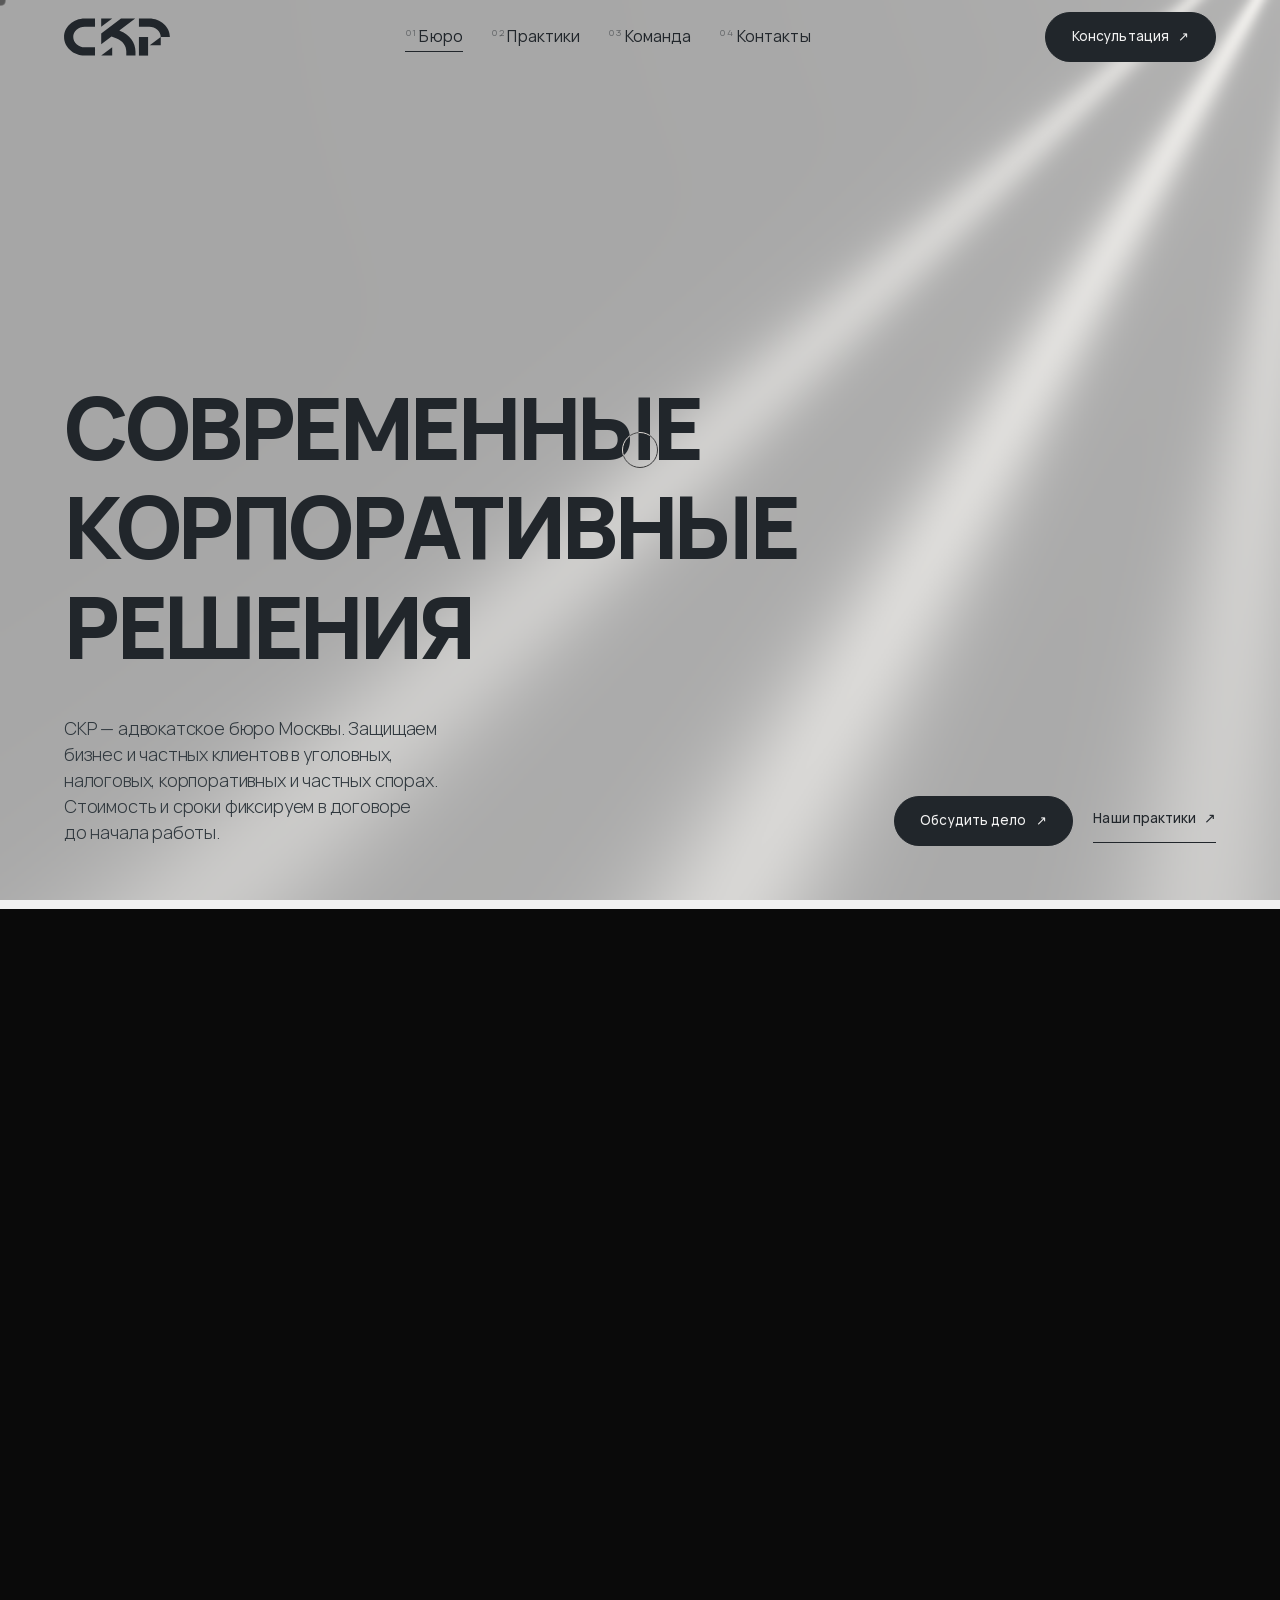
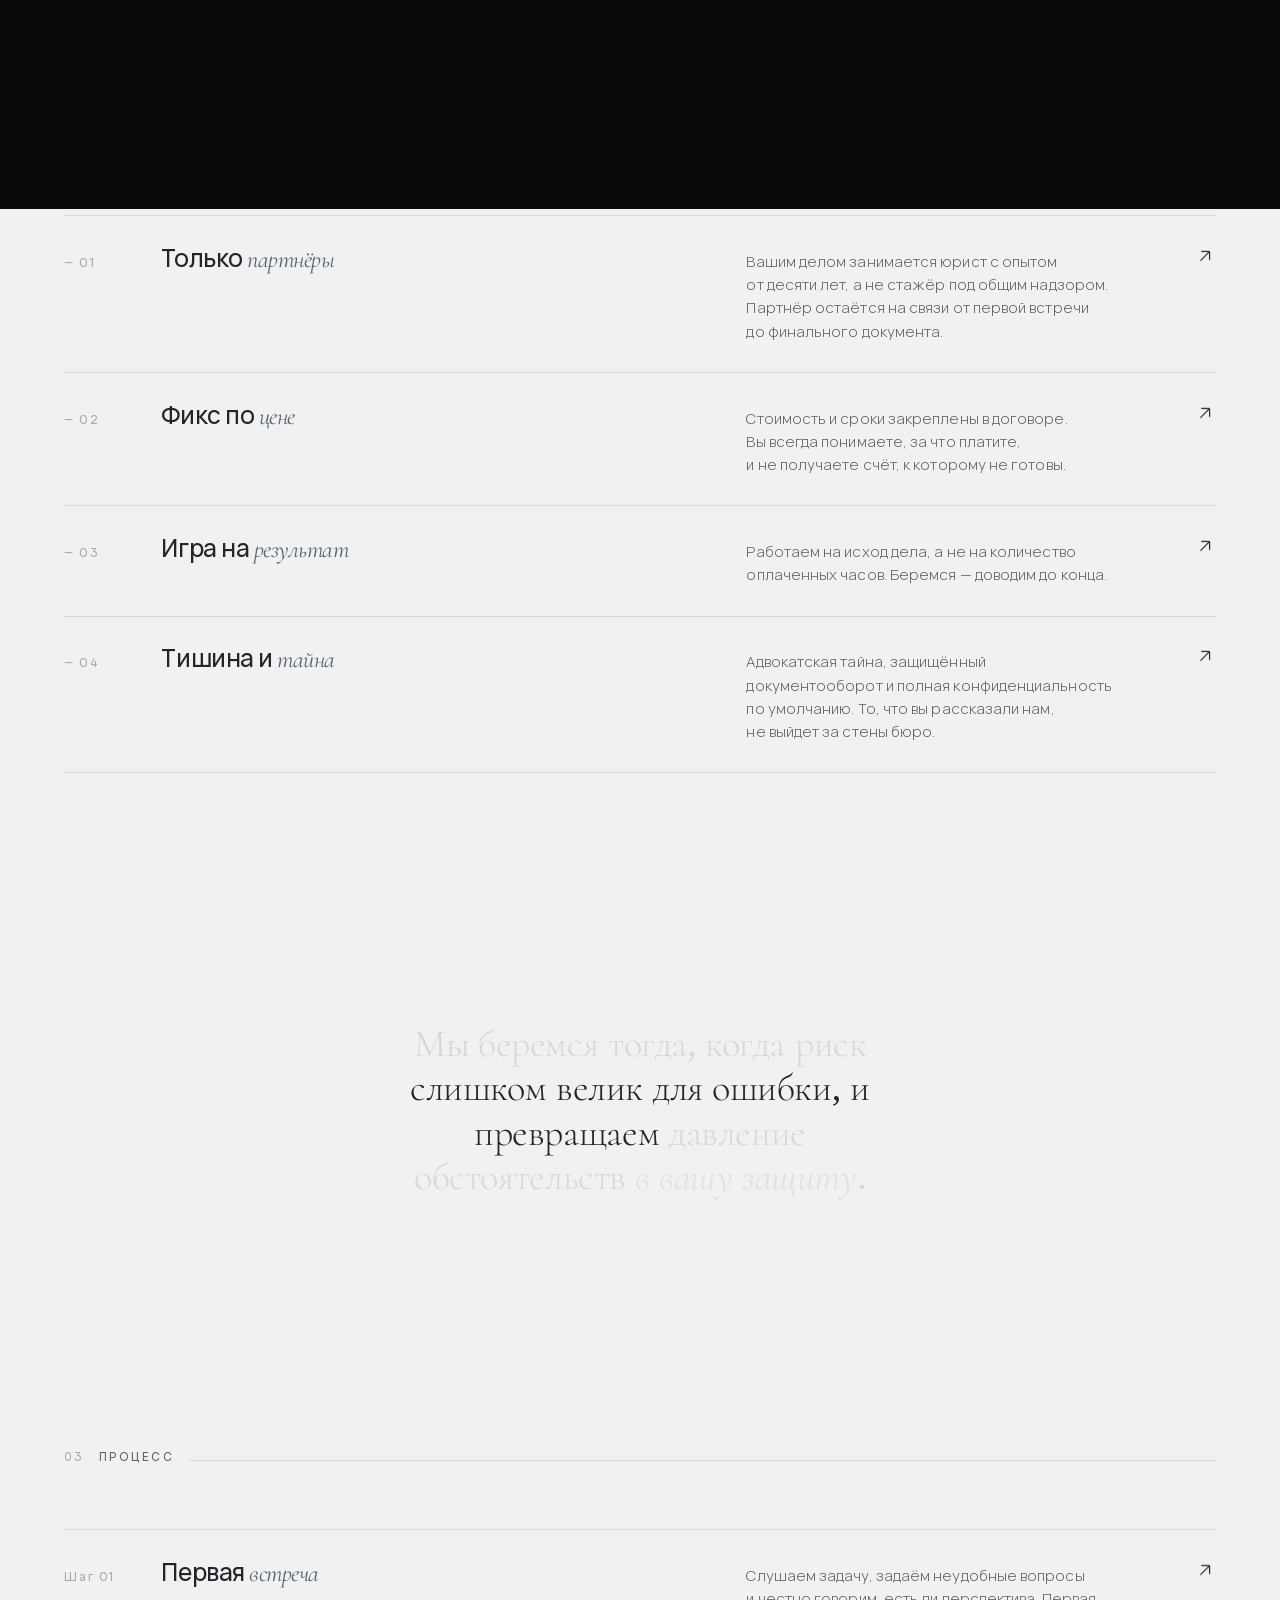
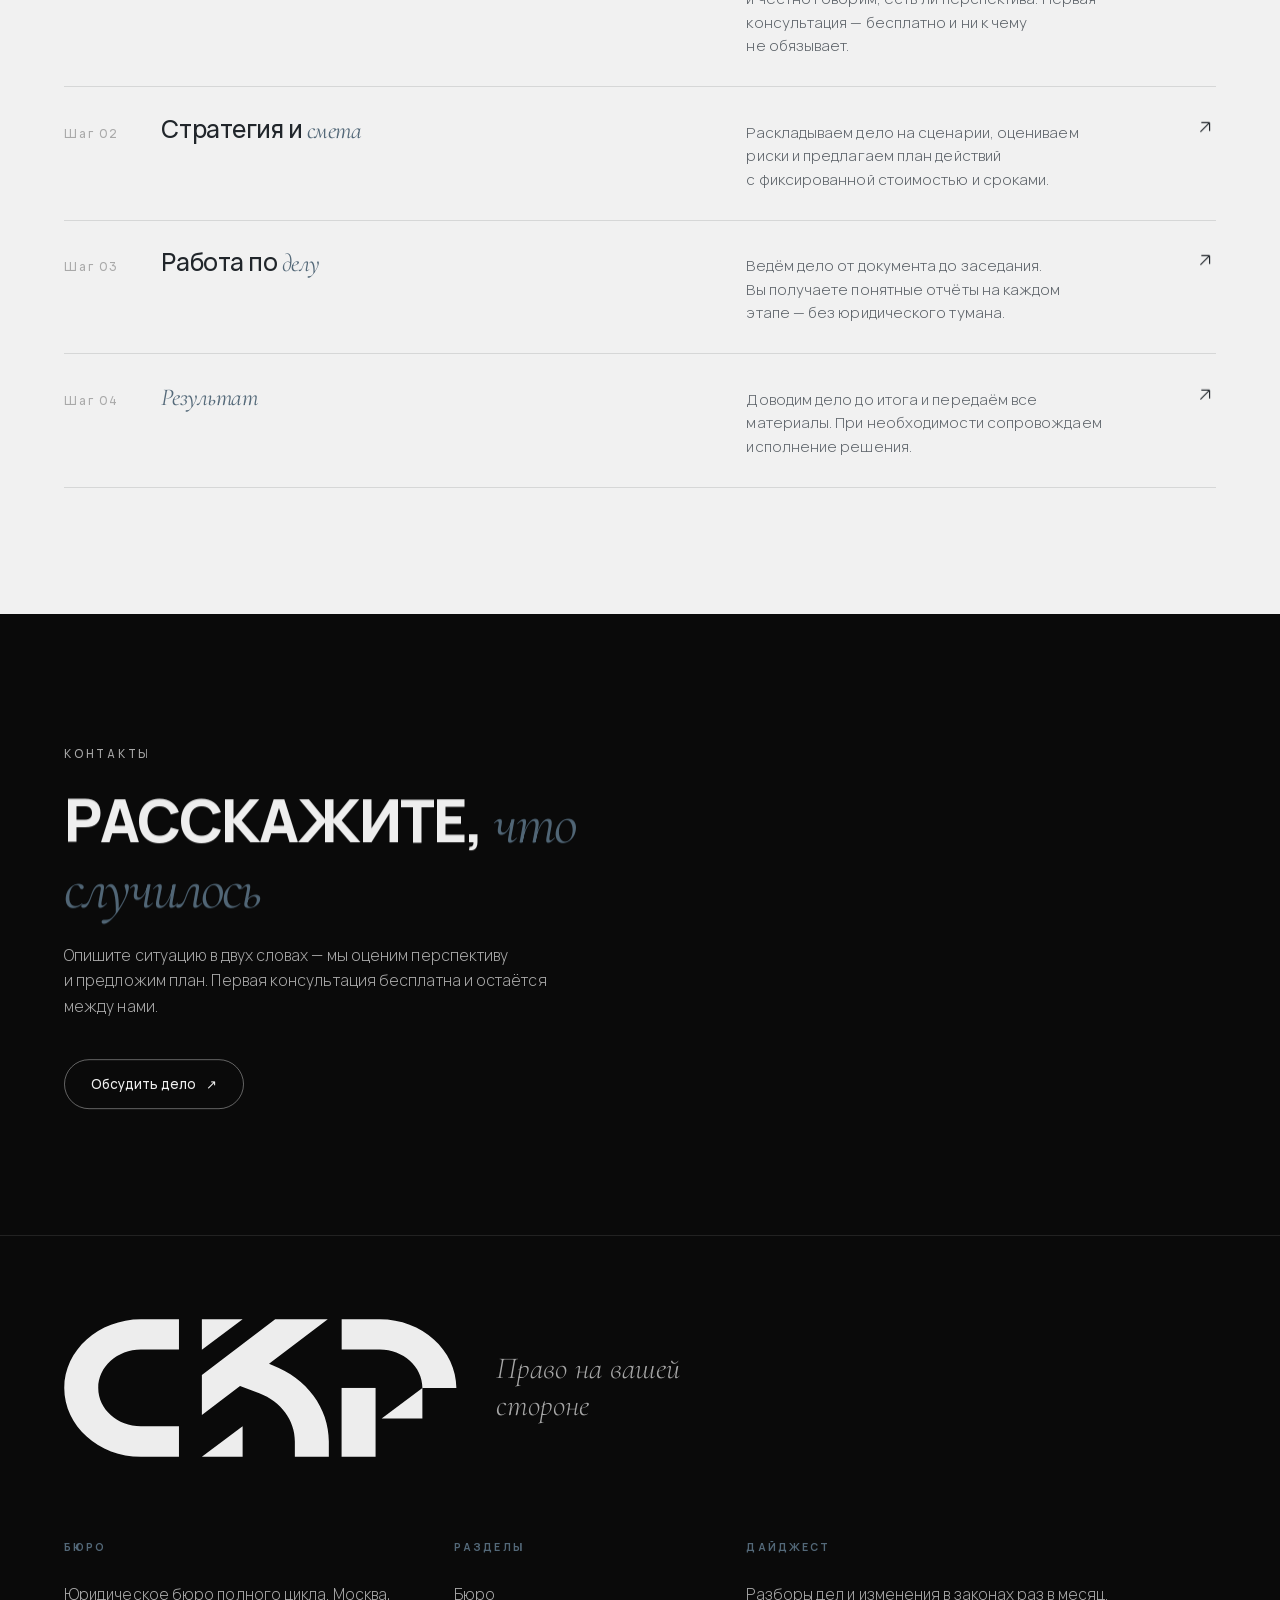
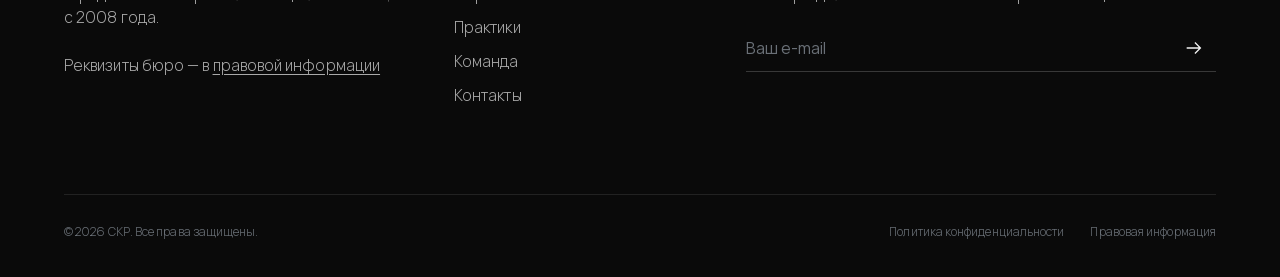
==== commit 35c4a7e2: "Fix responsive layouts and refine hero sunlight and header behavior" ====
--- a/index.html
+++ b/index.html
@@ -9,7 +9,7 @@
 <link rel="preload" href="assets/fonts/vela-200-800.woff2" as="font" type="font/woff2" crossorigin>
 <link rel="preload" href="assets/fonts/cormorant-300-700.woff2" as="font" type="font/woff2" crossorigin>
 <link rel="preload" href="assets/fonts/cormorant-300-700-italic.woff2" as="font" type="font/woff2" crossorigin>
-<link rel="stylesheet" href="assets/css/style.css">
+<link rel="stylesheet" href="assets/css/style.css?v=20261008-header-5">
 </head>
 <body class="no-js">
 
@@ -71,7 +71,7 @@
 </div>
 
 <!-- ===================== HERO — 1.1 ===================== -->
-<section class="hero hero--dark" id="top">
+<section class="hero hero--beige" id="top">
 <canvas class="hero__bg" id="heroBg" aria-hidden="true"></canvas>
 <div class="hero__h full">
 <h1 data-hero>
@@ -270,11 +270,11 @@
 </div>
 </footer>
 
-<script src="assets/js/hero-bg.js"></script>
+<script src="assets/js/hero-bg.js?v=20261008-sun-wide-7"></script>
 <script src="assets/js/vendor/gsap.min.js"></script>
 <script src="assets/js/vendor/ScrollTrigger.min.js"></script>
 <script src="assets/js/vendor/lenis.min.js"></script>
 <script src="assets/js/vendor/splitting.min.js"></script>
-<script src="assets/js/main.js"></script>
+<script src="assets/js/main.js?v=20261008-header-5"></script>
 </body>
 </html>
--- a/assets/css/style.css
+++ b/assets/css/style.css
@@ -8,6 +8,7 @@
 :root{
   --onyx:#0A0A0A; --ink:#21262B; --slate:#536878; --grey:#A9A9A9;
   --alabaster:#E5E4E2; --paper:#F1F1F1;
+  --hero-surface:#A6A6A6;
   --accent:#536878;                 /* brand accent = slate, same as the "конвейер" serif accent */
   --line:rgba(33,38,43,.13); --line-on:rgba(241,241,241,.14);
 
@@ -47,13 +48,17 @@
 img{display:block;max-width:100%;}
 button{font-family:inherit;}
 
-@media (hover:hover) and (pointer:fine){
+@media (hover:hover) and (pointer:fine) and (prefers-reduced-motion:no-preference){
   body{cursor:none;} a,button,.cursor-target{cursor:none;}
 }
 
 /* ============================================================ LAYOUT (full-width) */
 .full{width:100%;padding-inline:var(--gut);}
-.grid{display:grid;grid-template-columns:repeat(12,1fr);column-gap:var(--gap);}
+.grid{display:grid;grid-template-columns:repeat(12,minmax(0,1fr));column-gap:var(--gap);}
+.grid>*,.facts>*,.pdetail>*,.hero__base>*{min-width:0;}
+button,a,input,textarea{touch-action:manipulation;}
+:focus-visible{outline:2px solid currentColor;outline-offset:5px;}
+[id]{scroll-margin-top:calc(var(--hdr-h) + 24px);}
 
 /* ============================================================ TYPE HELPERS */
 .kicker{font-size:var(--fs-cap);font-weight:500;letter-spacing:.24em;text-transform:uppercase;color:var(--slate);}
@@ -81,7 +86,10 @@
 @media(hover:none),(pointer:coarse){.cur,.cur-ring{display:none;}}
 
 /* ============================================================ HEADER */
-.hdr{position:fixed;inset:0 0 auto 0;z-index:200;}
+.hdr{position:absolute;inset:0 0 auto 0;z-index:200;}
+.hdr.is-returning{position:fixed;}
+.hdr.is-scrolled{background:var(--paper);}
+.hdr.on-dark.is-scrolled,body.page-dark .hdr.is-scrolled{background:var(--onyx);}
 .hdr__in{display:flex;align-items:center;justify-content:space-between;height:var(--hdr-h);padding:6px var(--gut) 0;}
 /* adaptive header text: dark over light sections, light over dark ones (toggled by JS) */
 .hdr a,.hdr button,.hdr .logo{color:var(--ink);transition:color .4s var(--ease);}
@@ -103,7 +111,7 @@
 .hdr.on-dark .hdr__cta.btn .lbl,.hdr.on-dark .hdr__cta.btn .arr{color:var(--ink);}
 .hdr.on-dark .hdr__cta.btn::before{background:var(--onyx);}
 .hdr.on-dark .hdr__cta.btn:hover .lbl,.hdr.on-dark .hdr__cta.btn:hover .arr{color:var(--paper);}
-.burger{display:none;flex-direction:column;gap:5px;background:none;border:none;padding:6px;}
+.burger{display:none;flex-direction:column;justify-content:center;align-items:center;gap:5px;background:none;border:none;width:44px;height:44px;}
 .burger span{width:25px;height:1.5px;background:currentColor;}
 
 /* ============================================================ BUTTONS / LINKS */
@@ -112,7 +120,7 @@
 .lnk::after{content:'';position:absolute;left:0;bottom:0;height:1px;width:100%;background:currentColor;transform-origin:right;transform:scaleX(1);transition:transform .5s var(--ease);}
 .lnk:hover::after{transform-origin:left;transform:scaleX(0);}
 .lnk:hover .arr{transform:translate(4px,-4px);}
-.btn{position:relative;display:inline-flex;align-items:center;gap:.7em;padding:1.02em 1.9em;border-radius:100px;border:1px solid var(--ink);font-size:.84rem;font-weight:500;color:var(--ink);overflow:hidden;isolation:isolate;box-shadow:none;}
+.btn{position:relative;display:inline-flex;align-items:center;justify-content:center;gap:.7em;min-height:44px;padding:1.02em 1.9em;border-radius:100px;border:1px solid var(--ink);font-size:.84rem;font-weight:500;color:var(--ink);overflow:hidden;isolation:isolate;box-shadow:none;white-space:nowrap;}
 .btn .lbl,.btn .arr{position:relative;z-index:2;transition:color .5s var(--ease),transform .5s var(--ease);}
 .btn::before{content:'';position:absolute;inset:0;background:var(--ink);transform:translateY(101%);transition:transform .55s var(--ease);z-index:1;}
 .btn:hover::before{transform:translateY(0);}
@@ -133,7 +141,13 @@
 .sec-head .rule{flex:1;height:1px;background:var(--line);}
 
 /* ============================================================ HERO (calmer, UX scale) */
-.hero{position:relative;min-height:100svh;display:flex;flex-direction:column;justify-content:flex-end;padding-bottom:clamp(40px,6vh,72px);}
+.hero{position:relative;min-height:100svh;display:flex;flex-direction:column;justify-content:flex-end;padding-top:calc(var(--hdr-h) + clamp(40px,6vh,72px));padding-bottom:clamp(40px,6vh,72px);}
+.hero--beige{background:var(--hero-surface);color:var(--ink);isolation:isolate;}
+.hero--beige::before{content:'';position:absolute;inset:0;z-index:0;pointer-events:none;background:
+  conic-gradient(from 180deg at 104% -14%,transparent 0deg,rgba(255,252,244,.2) 5deg,transparent 10deg 28deg,rgba(255,252,244,.26) 34deg,transparent 40deg 45deg,rgba(255,252,244,.19) 50deg,transparent 57deg);}
+.hero--beige .hero__h{position:relative;z-index:1;}
+.hero--beige .hero__bg.is-ready{opacity:1;}
+.hero--beige .hero__lead{color:#30383E;}
 /* dark hero with animated WebGL abstraction behind the content */
 .hero--dark{background:#060606;color:var(--paper);}
 .hero--dark::before{content:'';position:absolute;inset:0;z-index:0;background:
@@ -142,7 +156,7 @@
   linear-gradient(119deg,transparent 0 53%,rgba(215,222,226,.16) 61%,transparent 69%),
   linear-gradient(108deg,transparent 0 65%,rgba(255,255,255,.08) 72%,transparent 79%),
   linear-gradient(90deg,#050505 0%,#0b0c0d 52%,#17191a 100%);}
-.hero__bg{position:absolute;inset:0;width:100%;height:100%;display:block;z-index:0;opacity:0;}
+.hero__bg{position:absolute;inset:0;width:100%;height:100%;display:block;z-index:0;opacity:0;pointer-events:none;}
 .hero--dark>*:not(.hero__bg){position:relative;z-index:1;}
 .hero--dark .kicker{color:#8ea0b4;}
 .hero--dark .kicker--mute{color:#7a8087;}
@@ -158,14 +172,16 @@
 .hero--dark .btn--solid:hover .lbl,.hero--dark .btn--solid:hover .arr,
 body.page-dark .btn--solid:hover .lbl,body.page-dark .btn--solid:hover .arr{color:var(--paper);}
 .hero__meta{position:absolute;top:calc(var(--hdr-h) + clamp(20px,4vh,48px));left:var(--gut);right:var(--gut);display:flex;justify-content:space-between;}
-.hero__h h1{font-family:var(--sans);font-weight:800;text-transform:uppercase;font-size:clamp(3.2rem,6.7vw,8.7rem);line-height:.84;letter-spacing:-.04em;max-width:16ch;}
+.hero__h h1{font-family:var(--sans);font-weight:800;text-transform:uppercase;font-size:clamp(2.4rem,6.7vw,8.7rem);line-height:1.04;letter-spacing:-.04em;max-width:100%;}
 .hero__h h1 .row{display:block;overflow:hidden;padding:.12em 0;margin:-.12em 0;}
 .hero__h h1 .row i{display:inline-block;font-style:normal;will-change:transform;}
 .hero__h h1 .accent{font-family:var(--serif);font-style:italic;font-weight:400;text-transform:none;letter-spacing:-.01em;color:var(--slate);font-size:1.28em;}
-.hero__base{display:grid;grid-template-columns:repeat(12,1fr);column-gap:var(--gap);align-items:end;margin-top:clamp(36px,5vh,64px);}
-.hero__lead{grid-column:1/8;max-width:34ch;}
-.hero__actions{grid-column:9/13;display:flex;justify-content:flex-end;align-items:center;gap:24px;}
-@media(min-width:1100px){.hero__lead{grid-column:1/6;}.hero__actions{grid-column:9/13;}}
+.hero__base{display:grid;grid-template-columns:repeat(12,minmax(0,1fr));column-gap:var(--gap);row-gap:28px;align-items:end;margin-top:clamp(36px,5vh,64px);}
+.hero__lead{grid-column:1/7;max-width:34ch;color:#5e646a;}
+.hero__actions{grid-column:7/13;display:flex;flex-wrap:wrap;justify-content:flex-end;align-items:center;gap:20px;}
+.hero__actions .lnk{white-space:nowrap;min-height:44px;}
+@media(min-width:1100px){.hero__lead{grid-column:1/6;}}
+@media(max-width:980px){.hero__lead,.hero__actions{grid-column:1/13;}.hero__actions{justify-content:flex-start;}}
 .scrollcue{position:absolute;bottom:clamp(36px,5vh,56px);left:50%;transform:translateX(-50%);display:flex;flex-direction:column;align-items:center;gap:10px;}
 .scrollcue .l{width:1px;height:44px;background:linear-gradient(var(--ink),transparent);position:relative;overflow:hidden;}
 .scrollcue .l::after{content:'';position:absolute;top:-44px;left:0;width:1px;height:44px;background:var(--ink);animation:cue 2.1s var(--ease) infinite;}
@@ -175,8 +191,8 @@
 /* ============================================================ ABOUT */
 .statement{font-family:var(--serif);font-weight:300;font-size:max(2.16vw,1.7rem);line-height:1.16;letter-spacing:-.01em;}
 /* full-screen centered manifesto: same serif statement, ~2x size */
-.manifesto{min-height:75svh;display:flex;align-items:center;justify-content:center;text-align:center;padding-inline:clamp(24px,26vw,500px);}
-.manifesto__t{font-size:max(3vw,2.2rem);line-height:1.12;max-width:none;margin:0 auto;}
+.manifesto{min-height:75svh;display:flex;align-items:center;justify-content:center;text-align:center;padding:clamp(64px,10vh,140px) var(--gut);}
+.manifesto__t{font-size:clamp(1.8rem,3vw,4.8rem);line-height:1.16;max-width:26ch;margin:0 auto;}
 .statement .word{display:inline-block;}
 .statement .em{font-style:italic;color:var(--slate);}
 .about__cols{margin-top:clamp(60px,9vh,128px);align-items:start;}
@@ -229,7 +245,7 @@
 .pcard__top{position:relative;z-index:2;}
 .pcard__n{font-size:.76rem;letter-spacing:.2em;color:var(--slate);font-weight:500;}
 .pcard__mid{position:relative;z-index:2;align-self:center;}
-.pcard__t{font-family:var(--sans);font-weight:800;text-transform:uppercase;font-size:var(--fs-h3);line-height:1.0;letter-spacing:-.03em;hyphens:none;overflow-wrap:normal;}
+.pcard__t{font-family:var(--sans);font-weight:800;text-transform:uppercase;font-size:var(--fs-h3);line-height:1.08;letter-spacing:-.03em;hyphens:auto;overflow-wrap:anywhere;}
 .pcard__d{color:var(--grey);font-size:.96rem;line-height:1.6;max-width:36ch;margin-top:20px;}
 .pcard__bottom{position:relative;z-index:2;}
 .pcard__tags{display:flex;flex-wrap:wrap;gap:8px;}
@@ -259,12 +275,12 @@
 /* ============================================================ TEAM */
 .team__grid{margin-top:clamp(20px,4vh,40px);row-gap:clamp(48px,7vh,88px);}
 .mem{grid-column:span 6;}
-@media(min-width:760px){.mem{grid-column:span 3;}}
+@media(min-width:1100px){.mem{grid-column:span 3;}}
 .mem__img{position:relative;aspect-ratio:4/5;overflow:hidden;background:#dcdbd9;}
 .mem__img img{width:100%;height:100%;object-fit:cover;filter:grayscale(1) contrast(1.03);transition:transform 1.1s var(--ease);will-change:transform;}
 .mem:hover .mem__img img{transform:scale(1.05);}
 .mem__no{position:absolute;top:14px;left:14px;font-size:.66rem;letter-spacing:.16em;color:#fff;mix-blend-mode:difference;}
-.mem__name{font-weight:500;font-size:1.1rem;letter-spacing:-.01em;margin-top:18px;}
+.mem__name{font-weight:500;font-size:1.1rem;letter-spacing:-.01em;margin-top:18px;overflow-wrap:anywhere;}
 .mem__role{font-size:.82rem;color:var(--grey);margin-top:4px;}
 .mem__role .em{font-family:var(--serif);font-style:italic;color:var(--slate);font-size:.92rem;}
 
@@ -274,23 +290,25 @@
 .contacts .kicker{color:var(--slate);}
 .ct__head{grid-column:1/13;margin-bottom:clamp(48px,8vh,90px);}
 @media(min-width:760px){.ct__head{grid-column:1/10;}}
-.ct__head h2{font-family:var(--sans);font-weight:800;text-transform:uppercase;font-size:var(--fs-h2);line-height:var(--lh-tight);letter-spacing:-.04em;}
-.ct__head h2 .em{font-family:var(--serif);font-style:italic;font-weight:400;text-transform:none;color:var(--slate);}
+.ct__head h1{font-family:var(--sans);font-weight:800;text-transform:uppercase;font-size:var(--fs-h2);line-height:var(--lh-tight);letter-spacing:-.04em;}
+.ct__head h1 .em{font-family:var(--serif);font-style:italic;font-weight:400;text-transform:none;color:var(--slate);}
 .ct__body{align-items:stretch;row-gap:48px;}
 .ct__info{grid-column:1/13;}
 .ct__map{grid-column:1/13;}
 @media(min-width:980px){.ct__info{grid-column:1/6;display:flex;flex-direction:column;}.ct__map{grid-column:7/13;}}
-.ctl{display:grid;grid-template-columns:96px 1fr;gap:18px;align-items:baseline;padding-block:20px;border-top:1px solid rgba(241,241,241,.14);}
+.ctl{display:grid;grid-template-columns:96px minmax(0,1fr);gap:18px;align-items:baseline;padding-block:20px;border-top:1px solid rgba(241,241,241,.14);}
+.ctl .v{min-width:0;overflow-wrap:anywhere;}
+@media(max-width:480px){.ctl{grid-template-columns:minmax(0,1fr);gap:8px;}}
 .ctl:last-of-type{border-bottom:1px solid rgba(241,241,241,.14);}
 .ctl .k{font-size:.68rem;letter-spacing:.18em;text-transform:uppercase;color:var(--grey);}
 .ctl .v{font-size:1.05rem;font-weight:300;}
 .ctl .v a:hover{color:var(--slate);}
 .form{margin-top:auto;padding-top:40px;display:grid;}
 .fl{position:relative;border-bottom:1px solid rgba(241,241,241,.2);}
-.fl input,.fl textarea{width:100%;background:transparent;border:none;color:var(--paper);font-family:inherit;font-size:1rem;font-weight:300;padding:18px 0 14px;}
+.fl input,.fl textarea{width:100%;background:transparent;border:none;color:var(--paper);font-family:inherit;font-size:1rem;font-weight:300;padding:26px 0 14px;}
 .fl textarea{resize:none;min-height:54px;}
 .fl input:focus,.fl textarea:focus{outline:none;}
-.fl label{position:absolute;left:0;top:18px;color:#6a7077;font-size:1rem;pointer-events:none;transition:transform .45s var(--ease),font-size .45s var(--ease),color .45s;transform-origin:left;}
+.fl label{position:absolute;left:0;top:26px;max-width:100%;color:#8a9097;font-size:1rem;pointer-events:none;transition:transform .45s var(--ease),font-size .45s var(--ease),color .45s;transform-origin:left;}
 .fl input:focus+label,.fl input:not(:placeholder-shown)+label,.fl textarea:focus+label,.fl textarea:not(:placeholder-shown)+label{transform:translateY(-22px) scale(.74);color:var(--slate);}
 .fl .bar{position:absolute;left:0;bottom:-1px;height:1px;width:0;background:var(--paper);transition:width .5s var(--ease);}
 .fl input:focus~.bar,.fl textarea:focus~.bar{width:100%;}
@@ -318,7 +336,7 @@
 .fcol a,.fcol p{display:block;color:var(--grey);font-size:.96rem;padding-block:5px;transition:color .4s var(--ease);}
 .fcol a:hover{color:var(--paper);}
 .fnews{display:flex;border-bottom:1px solid rgba(241,241,241,.2);margin-top:6px;}
-.fnews input{flex:1;background:transparent;border:none;color:var(--paper);padding:12px 0;font-family:inherit;font-size:.95rem;}
+.fnews input{flex:1;min-width:0;width:100%;background:transparent;border:none;color:var(--paper);padding:12px 0;font-family:inherit;font-size:1rem;}
 .fnews input:focus{outline:none;}
 .fnews input::placeholder{color:#6a7077;}
 /* autofill: keep dark background instead of the browser's light-blue fill
@@ -331,32 +349,37 @@
   caret-color:var(--paper);
   transition:background-color 99999s ease-out;
 }
-.fnews button{background:none;border:none;color:var(--paper);padding-left:14px;display:flex;align-items:center;transition:transform .5s var(--ease);}
+.fnews button{background:none;border:none;color:var(--paper);width:44px;min-height:44px;flex:0 0 44px;display:flex;justify-content:center;align-items:center;transition:transform .5s var(--ease);}
 .fnews button:hover{transform:translateX(4px);}
 .footer__base{display:flex;justify-content:space-between;align-items:center;margin-top:clamp(56px,9vh,100px);padding-top:28px;border-top:1px solid rgba(241,241,241,.1);flex-wrap:wrap;gap:14px;}
 .footer__base .c{font-size:.74rem;color:#6a7077;}
-.footer__base .links{display:flex;gap:26px;}
+.footer__base .links{display:flex;flex-wrap:wrap;gap:12px 26px;}
+.fcol a,.fcol p,.footer__base a{overflow-wrap:anywhere;}
+@media(max-width:759px){.fcol--c{grid-column:1/13;}}
 .footer__base .links a{font-size:.74rem;color:#6a7077;}
 .footer__base .links a:hover{color:var(--grey);}
 
 /* ============================================================ MOBILE MENU */
-.mm{position:fixed;inset:0;z-index:300;background:var(--onyx);color:var(--paper);transform:translateY(-101%);transition:transform .7s var(--ease);display:flex;flex-direction:column;padding:clamp(20px,4vw,40px);}
-.mm.open{transform:translateY(0);}
+.mm{position:fixed;inset:0;z-index:300;background:var(--onyx);color:var(--paper);transform:translateY(-101%);visibility:hidden;transition:transform .7s var(--ease),visibility .7s;display:flex;flex-direction:column;gap:24px;padding:clamp(20px,4vw,40px);overflow-y:auto;overscroll-behavior:contain;}
+.mm.open{transform:translateY(0);visibility:visible;transition:transform .7s var(--ease);}
+.mm__top,.mm__foot{flex-shrink:0;}
 .mm__top{display:flex;justify-content:space-between;align-items:center;}
 .mm__top .logo{color:var(--paper);height:18px;}
-.mm__x{background:none;border:none;color:var(--paper);font-size:1.7rem;line-height:1;}
+.mm__x{background:none;border:none;color:var(--paper);font-size:1.7rem;line-height:1;width:44px;height:44px;}
 .mm nav{margin:auto 0;display:flex;flex-direction:column;}
-.mm nav a{font-family:var(--sans);font-weight:800;text-transform:uppercase;font-size:clamp(2.2rem,10vw,3.6rem);letter-spacing:-.03em;line-height:1.06;padding-block:10px;border-bottom:1px solid rgba(241,241,241,.1);display:flex;align-items:baseline;gap:14px;}
+.mm nav a{font-family:var(--sans);font-weight:800;text-transform:uppercase;font-size:clamp(1.8rem,8vw,3.6rem);letter-spacing:-.03em;line-height:1.06;padding-block:10px;border-bottom:1px solid rgba(241,241,241,.1);display:flex;align-items:baseline;gap:14px;}
 .mm nav a .mn{font-size:.7rem;letter-spacing:.1em;color:var(--slate);}
-.mm__foot{display:flex;justify-content:space-between;color:var(--grey);font-size:.8rem;}
+.mm__foot{display:flex;flex-wrap:wrap;gap:12px;justify-content:space-between;color:var(--grey);font-size:.8rem;}
+body.menu-open{overflow:hidden;}
 
 @media(max-width:880px){.nav,.hdr__cta{display:none;}.burger{display:flex;}}
-@media(prefers-reduced-motion:reduce){*{animation:none!important;transition-duration:.01ms!important;}.fx{opacity:1!important;}}
+@media(prefers-reduced-motion:reduce){*{animation:none!important;transition-duration:.01ms!important;}.fx{opacity:1!important;}.cur,.cur-ring{display:none;}}
 
 /* hero mobile refinements */
 @media(max-width:680px){
   .hero{padding-bottom:clamp(32px,6vh,48px);}
   .hero__h h1{max-width:100%;}
+  .hero--beige .hero__h h1{font-size:clamp(1.85rem,9.6vw,4.08rem);}
   .hero__base{display:flex;flex-direction:column;align-items:flex-start;gap:26px;margin-top:32px;}
   .hero__lead{max-width:32ch;}
   .hero__actions{justify-content:flex-start;width:100%;gap:20px;}
@@ -383,8 +406,9 @@
 .hero__serif{font-family:var(--serif);font-style:italic;font-weight:300;font-size:clamp(1.3rem,2.6vw,2.1rem);color:var(--slate);letter-spacing:-.01em;line-height:1.22;margin-top:20px;max-width:34ch;}
 
 /* --- facts / В цифрах --- */
-.facts{display:grid;grid-template-columns:repeat(2,1fr);column-gap:var(--gap);row-gap:44px;margin-top:clamp(48px,7vh,90px);}
-@media(min-width:820px){.facts{grid-template-columns:repeat(5,1fr);}}
+.facts{display:grid;grid-template-columns:repeat(2,minmax(0,1fr));column-gap:var(--gap);row-gap:44px;margin-top:clamp(48px,7vh,90px);}
+@media(min-width:680px){.facts{grid-template-columns:repeat(3,minmax(0,1fr));}}
+@media(min-width:1100px){.facts{grid-template-columns:repeat(5,minmax(0,1fr));}}
 .fact{border-top:1px solid var(--line);padding-top:22px;}
 .fact__n{font-family:var(--sans);font-weight:800;font-size:clamp(2rem,3.4vw,3.2rem);letter-spacing:-.03em;line-height:1;text-transform:uppercase;}
 .fact__n .em{font-family:var(--serif);font-style:italic;font-weight:400;text-transform:none;color:var(--slate);}
@@ -401,26 +425,17 @@
 .cta__p{color:var(--grey);max-width:44ch;margin-top:24px;font-size:.98rem;line-height:1.62;}
 .cta__act{margin-top:40px;display:flex;align-items:center;gap:24px;flex-wrap:wrap;}
 
-/* --- practices page: mobile page-head (hp is desktop-only) --- */
-.p-hero{display:none;}
-@media(max-width:880px){
-  .p-hero{display:block;padding:calc(var(--hdr-h) + clamp(40px,8vh,72px)) var(--gut) 8px;}
-  .p-hero h1{font-family:var(--sans);font-weight:800;text-transform:uppercase;font-size:clamp(2.2rem,9vw,3.4rem);line-height:var(--lh-tight);letter-spacing:-.035em;margin-top:18px;}
-  .p-hero h1 .em{font-family:var(--serif);font-style:italic;font-weight:400;text-transform:none;color:var(--slate);}
-  .p-hero p{color:var(--grey);max-width:34ch;margin-top:18px;font-size:.95rem;line-height:1.6;}
-}
-
 /* --- practices page: detailed blocks --- */
 .pdetails{padding-block:calc(var(--hdr-h) + clamp(72px,10vh,130px)) clamp(72px,10vh,130px);}
 .pdetails__intro{max-width:48rem;margin:-20px 0 clamp(56px,8vh,96px);}
 .pdetails__intro h1{font-family:var(--sans);font-size:var(--fs-h2);font-weight:800;line-height:var(--lh-tight);letter-spacing:-.04em;text-transform:uppercase;max-width:15ch;}
 .pdetails__intro h1 span{font-family:var(--serif);font-style:italic;font-weight:400;text-transform:none;color:var(--slate);}
 .pdetails__intro p{max-width:48ch;margin-top:22px;color:var(--grey);line-height:1.6;}
-.pdetail{display:grid;grid-template-columns:repeat(12,1fr);column-gap:var(--gap);row-gap:26px;padding-block:clamp(48px,7vh,84px);border-top:1px solid var(--line-on);}
+.pdetail{display:grid;grid-template-columns:repeat(12,minmax(0,1fr));column-gap:var(--gap);row-gap:26px;padding-block:clamp(48px,7vh,84px);border-top:1px solid var(--line-on);}
 .pdetail:last-of-type{border-bottom:1px solid var(--line-on);}
 .pd__head{grid-column:1/13;}
 .pd__body{grid-column:1/13;}
-@media(min-width:820px){.pd__head{grid-column:2/7;}.pd__body{grid-column:8/13;}}
+@media(min-width:1024px){.pd__head{grid-column:1/7;}.pd__body{grid-column:8/13;}}
 .pd__head .pcard__t{font-size:clamp(1.9rem,3.4vw,3rem);margin-top:16px;}
 .pd__head .pcard__tags{margin-top:26px;}
 .pd__body .pcard__d{max-width:38ch;margin-top:0;}
@@ -470,7 +485,7 @@
 
 /* --- privacy / document page --- */
 .doc{max-width:72ch;}
-.doc h2{font-family:var(--sans);font-weight:800;text-transform:uppercase;font-size:clamp(1.6rem,3vw,2.6rem);letter-spacing:-.03em;line-height:var(--lh-tight);margin-bottom:28px;}
+.doc h1,.doc h2{font-family:var(--sans);font-weight:800;text-transform:uppercase;font-size:clamp(1.6rem,3vw,2.6rem);letter-spacing:-.03em;line-height:var(--lh-tight);margin-bottom:28px;}
 .doc h3{font-weight:500;font-size:1.15rem;letter-spacing:-.01em;margin:40px 0 12px;}
 .doc p,.doc li{font-size:var(--fs-body);line-height:1.62;color:#5e646a;font-weight:300;}
 .doc ul{padding-left:1.2em;margin-top:10px;}
@@ -478,6 +493,7 @@
 
 /* --- footer requisites --- */
 .footer__req{font-size:.74rem;color:#6a7077;}
+.footer__req a{display:inline;}
 
 /* --- static fallback for the pinned rail (prefers-reduced-motion on desktop) --- */
 .hp--static{height:auto;overflow:visible;}
@@ -502,4 +518,4 @@
 @media(max-width:880px){
   .mem,.team-photo{opacity:1;}
 }
-.word{will-change:transform,opacity;display:inline-block;}
+.word{will-change:transform,opacity;display:inline-block;max-width:100%;overflow-wrap:anywhere;}
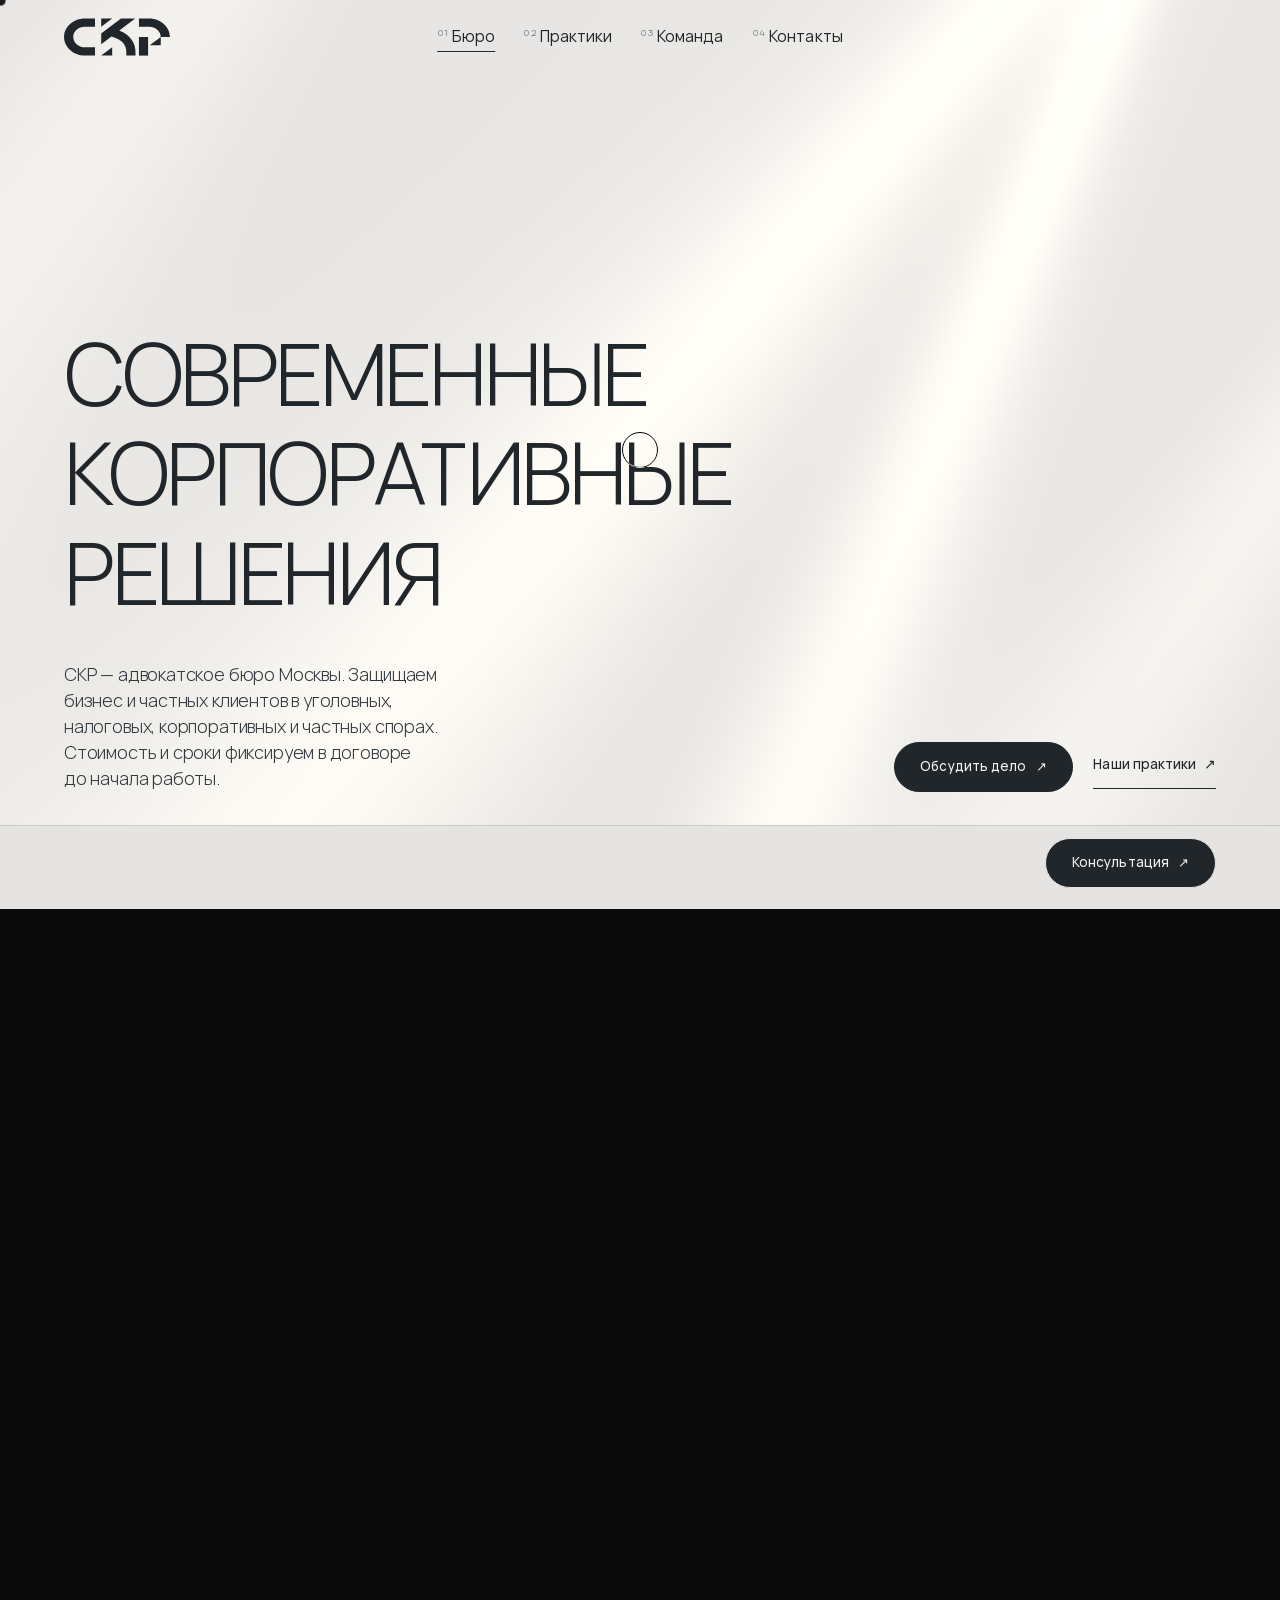
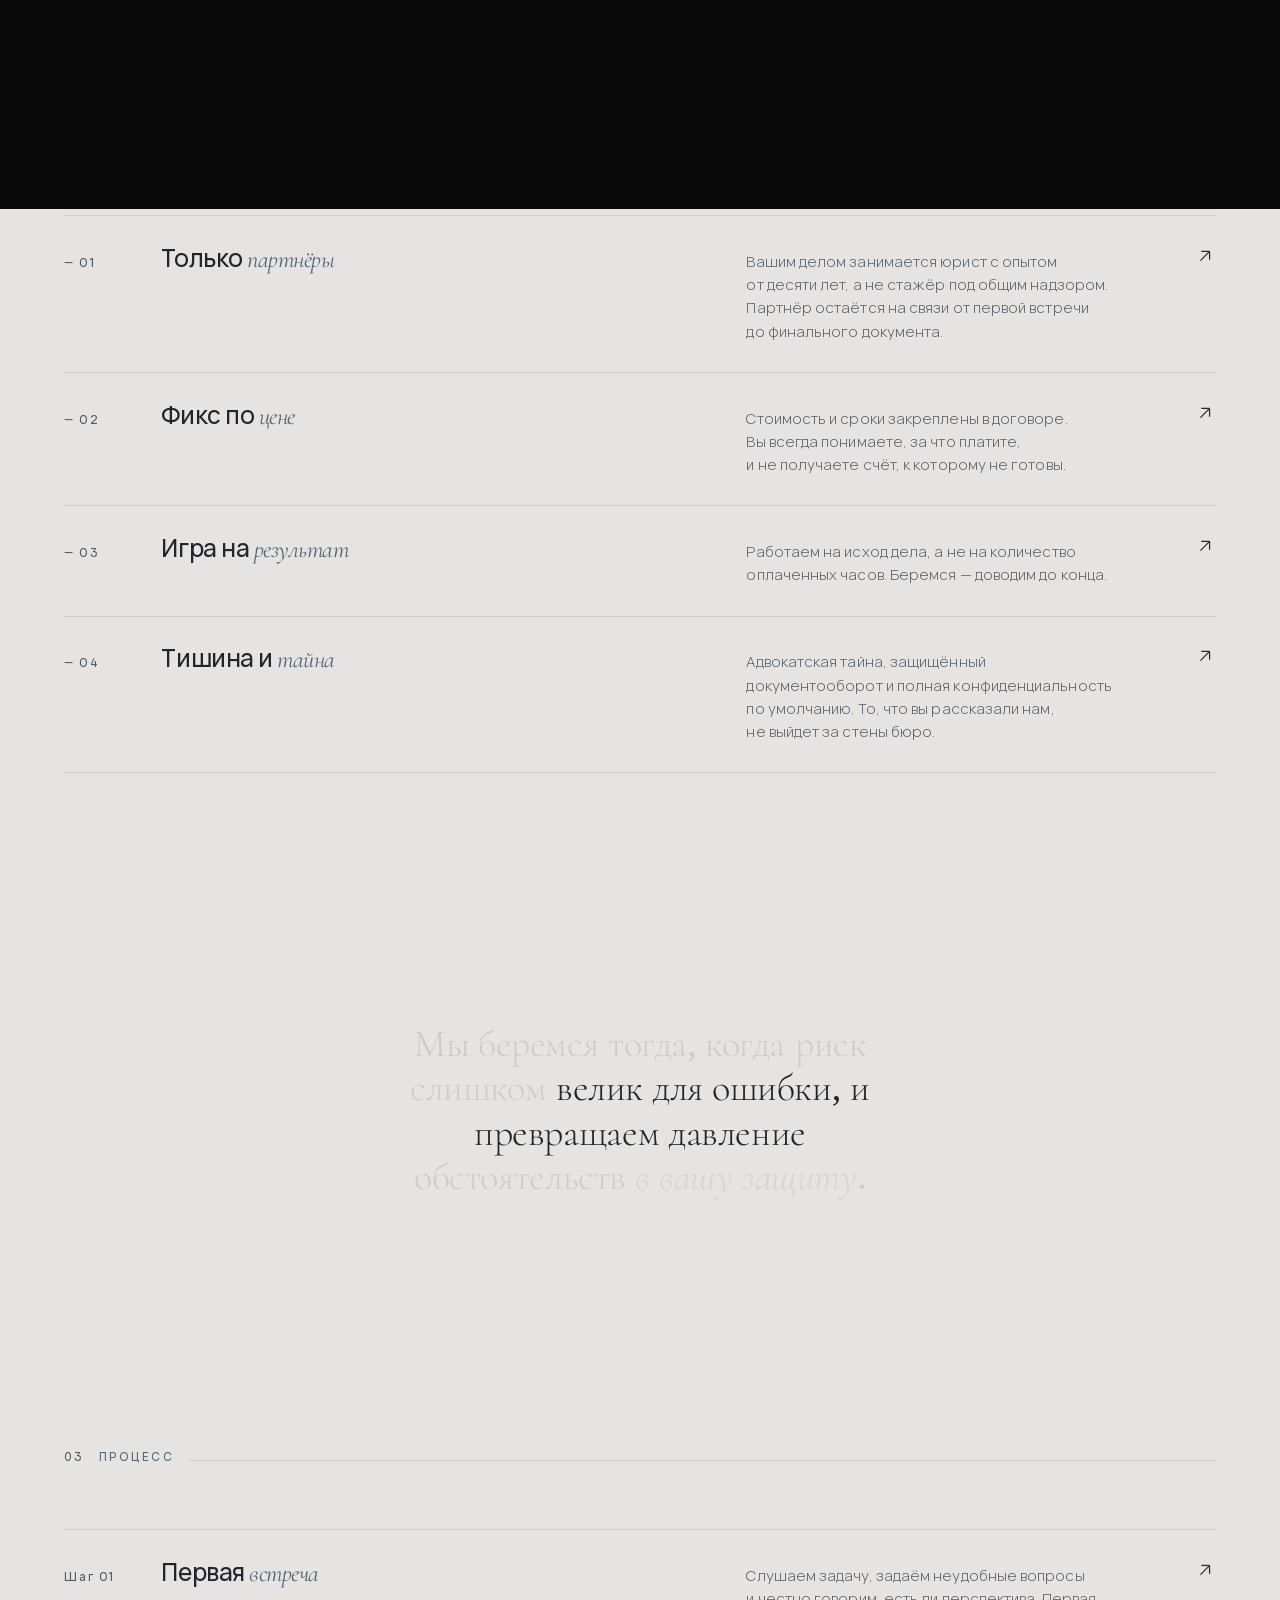
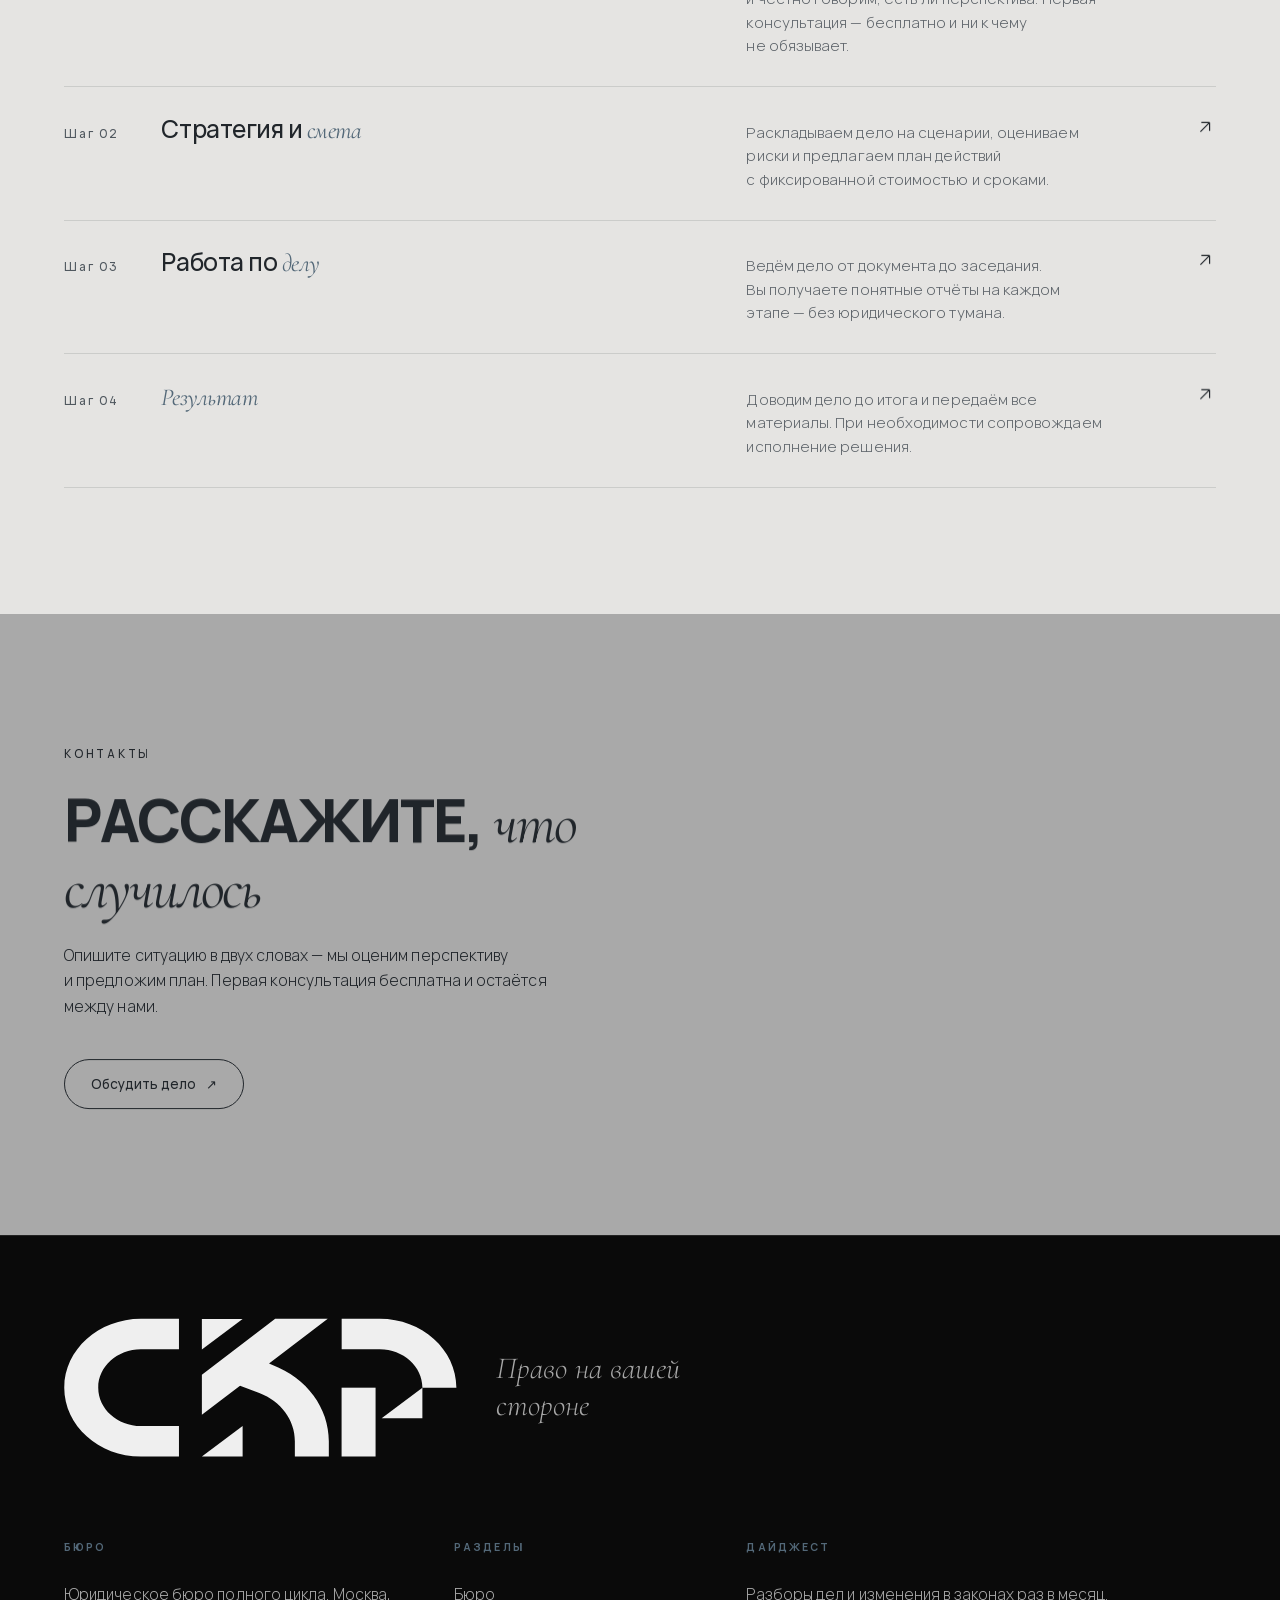
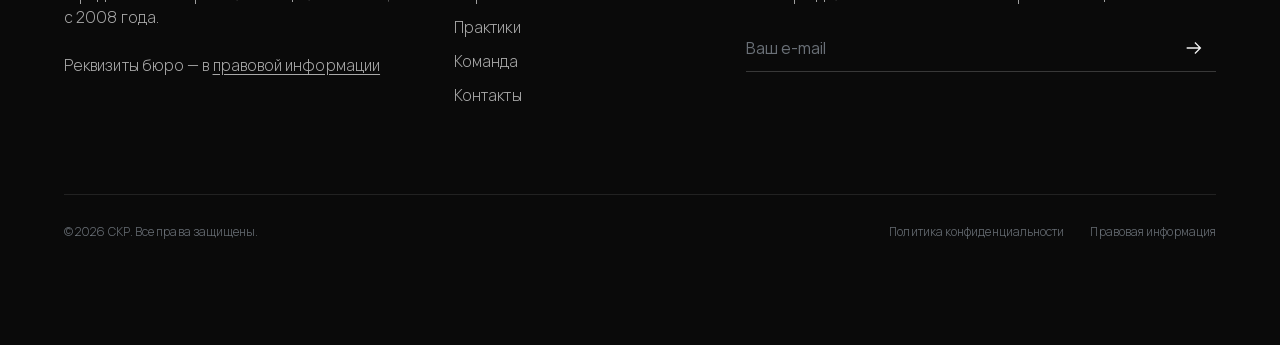
==== commit 2f63a828: "Apply October 14 website design revisions" ====
--- a/index.html
+++ b/index.html
@@ -9,7 +9,7 @@
 <link rel="preload" href="assets/fonts/vela-200-800.woff2" as="font" type="font/woff2" crossorigin>
 <link rel="preload" href="assets/fonts/cormorant-300-700.woff2" as="font" type="font/woff2" crossorigin>
 <link rel="preload" href="assets/fonts/cormorant-300-700-italic.woff2" as="font" type="font/woff2" crossorigin>
-<link rel="stylesheet" href="assets/css/style.css?v=20261008-header-5">
+<link rel="stylesheet" href="assets/css/style.css?v=20261019-revisions">
 </head>
 <body class="no-js">
 
@@ -37,10 +37,13 @@
 <a href="komanda.html" class="cursor-target"><span class="nn">03</span>Команда</a>
 <a href="kontakty.html" class="cursor-target"><span class="nn">04</span>Контакты</a>
 </nav>
-<a href="kontakty.html" class="hdr__cta btn cursor-target"><span class="lbl">Консультация</span><span class="arr">↗</span></a>
 <button class="burger cursor-target" id="burger" aria-label="Меню"><span></span><span></span></button>
 </div>
 </header>
+
+<div class="consultation-dock">
+<a href="kontakty.html#leadForm" class="consultation btn btn--solid cursor-target"><span class="lbl">Консультация</span><span class="arr" aria-hidden="true">↗</span></a>
+</div>
 
 <!-- mobile menu -->
 <div class="mm" id="mm">
@@ -215,7 +218,7 @@
 <h2 class="cta__h fx" data-fade>Расскажите, <span class="em">что случилось</span></h2>
 <p class="cta__p fx" data-fade>Опишите ситуацию в&nbsp;двух словах&nbsp;— мы&nbsp;оценим перспективу и&nbsp;предложим план. Первая консультация бесплатна и&nbsp;остаётся между нами.</p>
 <div class="cta__act fx" data-fade>
-<a href="kontakty.html" class="btn btn--on cursor-target"><span class="lbl">Обсудить дело</span><span class="arr">↗</span></a>
+<a href="kontakty.html" class="btn cursor-target"><span class="lbl">Обсудить дело</span><span class="arr">↗</span></a>
 </div>
 </section>
 
@@ -270,11 +273,11 @@
 </div>
 </footer>
 
-<script src="assets/js/hero-bg.js?v=20261008-sun-wide-7"></script>
+<script src="assets/js/hero-bg.js?v=20261019-daylight"></script>
 <script src="assets/js/vendor/gsap.min.js"></script>
 <script src="assets/js/vendor/ScrollTrigger.min.js"></script>
 <script src="assets/js/vendor/lenis.min.js"></script>
 <script src="assets/js/vendor/splitting.min.js"></script>
-<script src="assets/js/main.js?v=20261008-header-5"></script>
+<script src="assets/js/main.js?v=20261019-revisions"></script>
 </body>
 </html>
--- a/assets/css/style.css
+++ b/assets/css/style.css
@@ -8,7 +8,8 @@
 :root{
   --onyx:#0A0A0A; --ink:#21262B; --slate:#536878; --grey:#A9A9A9;
   --alabaster:#E5E4E2; --paper:#F1F1F1;
-  --hero-surface:#A6A6A6;
+  --hero-surface:var(--alabaster);
+  --text-muted:#50585f;
   --accent:#536878;                 /* brand accent = slate, same as the "конвейер" serif accent */
   --line:rgba(33,38,43,.13); --line-on:rgba(241,241,241,.14);
 
@@ -39,7 +40,7 @@
 .lenis.lenis-smooth{scroll-behavior:auto!important;}
 
 body{
-  font-family:var(--sans);background:var(--paper);color:var(--ink);
+  font-family:var(--sans);background:var(--alabaster);color:var(--ink);
   font-weight:300;line-height:1.55;font-size:var(--fs-body);letter-spacing:.005em;
   overflow-x:hidden;
 }
@@ -63,11 +64,11 @@
 /* ============================================================ TYPE HELPERS */
 .kicker{font-size:var(--fs-cap);font-weight:500;letter-spacing:.24em;text-transform:uppercase;color:var(--slate);}
 .kicker--mute{color:var(--grey);}
-.idx{font-size:var(--fs-cap);font-weight:500;letter-spacing:.2em;color:var(--grey);}
+.idx{font-size:var(--fs-cap);font-weight:500;letter-spacing:.2em;color:var(--text-muted);}
 .h-disp{font-family:var(--sans);font-weight:800;text-transform:uppercase;letter-spacing:-.035em;line-height:var(--lh-display);}
 .serif-it{font-family:var(--serif);font-style:italic;font-weight:400;letter-spacing:-.005em;text-transform:none;color:var(--slate);}
 .lead{font-size:var(--fs-lead);font-weight:300;line-height:1.45;letter-spacing:-.01em;}
-.muted{color:var(--grey);}
+.muted{color:var(--text-muted);}
 .body-sm{font-size:var(--fs-body);line-height:1.62;color:#5e646a;font-weight:300;}
 
 .fx{opacity:0;}
@@ -88,7 +89,7 @@
 /* ============================================================ HEADER */
 .hdr{position:absolute;inset:0 0 auto 0;z-index:200;}
 .hdr.is-returning{position:fixed;}
-.hdr.is-scrolled{background:var(--paper);}
+.hdr.is-scrolled{background:var(--alabaster);}
 .hdr.on-dark.is-scrolled,body.page-dark .hdr.is-scrolled{background:var(--onyx);}
 .hdr__in{display:flex;align-items:center;justify-content:space-between;height:var(--hdr-h);padding:6px var(--gut) 0;}
 /* adaptive header text: dark over light sections, light over dark ones (toggled by JS) */
@@ -96,21 +97,11 @@
 .hdr.on-dark a,.hdr.on-dark button,.hdr.on-dark .logo,
 body.page-dark .hdr a,body.page-dark .hdr button,body.page-dark .hdr .logo{color:var(--paper);}
 .hdr .logo{height:clamp(30px,3vw,38px);}
-.nav{display:flex;gap:clamp(18px,2.2vw,40px);align-items:center;}
+.nav{position:absolute;left:50%;transform:translateX(-50%);display:flex;gap:clamp(18px,2.2vw,40px);align-items:center;}
 .nav a{font-size:16px;font-weight:400;position:relative;}
 .nav a::after{content:'';position:absolute;left:0;bottom:-3px;height:1px;width:0;background:currentColor;transition:width .45s var(--ease);}
 .nav a:hover::after{width:100%;}
 .nav .nn{font-size:.58rem;letter-spacing:.08em;opacity:.5;vertical-align:super;margin-right:3px;}
-/* header CTA: same colours/animation as the solid "Обсудить дело" pill.
-   Light sections: ink pill, paper fill on hover. Dark sections (.on-dark): inverted. */
-.hdr__cta.btn{background:var(--ink);border-color:var(--ink);transition:background .4s var(--ease),border-color .4s var(--ease);}
-.hdr__cta.btn .lbl,.hdr__cta.btn .arr{color:var(--paper);}
-.hdr__cta.btn::before{background:var(--paper);}
-.hdr__cta.btn:hover .lbl,.hdr__cta.btn:hover .arr{color:var(--ink);}
-.hdr.on-dark .hdr__cta.btn{background:var(--paper);border-color:var(--paper);}
-.hdr.on-dark .hdr__cta.btn .lbl,.hdr.on-dark .hdr__cta.btn .arr{color:var(--ink);}
-.hdr.on-dark .hdr__cta.btn::before{background:var(--onyx);}
-.hdr.on-dark .hdr__cta.btn:hover .lbl,.hdr.on-dark .hdr__cta.btn:hover .arr{color:var(--paper);}
 .burger{display:none;flex-direction:column;justify-content:center;align-items:center;gap:5px;background:none;border:none;width:44px;height:44px;}
 .burger span{width:25px;height:1.5px;background:currentColor;}
 
@@ -141,10 +132,13 @@
 .sec-head .rule{flex:1;height:1px;background:var(--line);}
 
 /* ============================================================ HERO (calmer, UX scale) */
-.hero{position:relative;min-height:100svh;display:flex;flex-direction:column;justify-content:flex-end;padding-top:calc(var(--hdr-h) + clamp(40px,6vh,72px));padding-bottom:clamp(40px,6vh,72px);}
+.hero{position:relative;min-height:100svh;display:flex;flex-direction:column;justify-content:flex-end;padding-top:calc(var(--hdr-h) + clamp(40px,6vh,72px));padding-bottom:clamp(104px,12vh,136px);}
 .hero--beige{background:var(--hero-surface);color:var(--ink);isolation:isolate;}
+/* Diffuse fallback remains visible when WebGL is unavailable. */
 .hero--beige::before{content:'';position:absolute;inset:0;z-index:0;pointer-events:none;background:
-  conic-gradient(from 180deg at 104% -14%,transparent 0deg,rgba(255,252,244,.2) 5deg,transparent 10deg 28deg,rgba(255,252,244,.26) 34deg,transparent 40deg 45deg,rgba(255,252,244,.19) 50deg,transparent 57deg);}
+  linear-gradient(128deg,transparent 26%,rgba(255,250,238,.5) 34%,transparent 44%),
+  linear-gradient(117deg,transparent 50%,rgba(255,250,238,.6) 61%,transparent 72%),
+  radial-gradient(ellipse at 95% 0%,#fff9ec99,transparent 65%);}
 .hero--beige .hero__h{position:relative;z-index:1;}
 .hero--beige .hero__bg.is-ready{opacity:1;}
 .hero--beige .hero__lead{color:#30383E;}
@@ -172,7 +166,7 @@
 .hero--dark .btn--solid:hover .lbl,.hero--dark .btn--solid:hover .arr,
 body.page-dark .btn--solid:hover .lbl,body.page-dark .btn--solid:hover .arr{color:var(--paper);}
 .hero__meta{position:absolute;top:calc(var(--hdr-h) + clamp(20px,4vh,48px));left:var(--gut);right:var(--gut);display:flex;justify-content:space-between;}
-.hero__h h1{font-family:var(--sans);font-weight:800;text-transform:uppercase;font-size:clamp(2.4rem,6.7vw,8.7rem);line-height:1.04;letter-spacing:-.04em;max-width:100%;}
+.hero__h h1{font-family:var(--sans);font-weight:300;text-transform:uppercase;font-size:clamp(2.4rem,6.7vw,8.7rem);line-height:1.04;letter-spacing:-.04em;max-width:100%;}
 .hero__h h1 .row{display:block;overflow:hidden;padding:.12em 0;margin:-.12em 0;}
 .hero__h h1 .row i{display:inline-block;font-style:normal;will-change:transform;}
 .hero__h h1 .accent{font-family:var(--serif);font-style:italic;font-weight:400;text-transform:none;letter-spacing:-.01em;color:var(--slate);font-size:1.28em;}
@@ -207,7 +201,7 @@
 /* value rows — hairline list */
 .values{margin-top:clamp(64px,10vh,140px);border-top:1px solid var(--line);}
 .vrow{display:grid;grid-template-columns:repeat(12,1fr);column-gap:var(--gap);align-items:baseline;padding-block:clamp(26px,3.2vh,38px);border-bottom:1px solid var(--line);}
-.vrow .vn{grid-column:1/2;font-size:.74rem;letter-spacing:.16em;color:var(--grey);font-weight:500;}
+.vrow .vn{grid-column:1/2;font-size:.74rem;letter-spacing:.16em;color:var(--text-muted);font-weight:500;}
 .vrow .vt{grid-column:2/6;font-weight:500;font-size:clamp(1.15rem,1.9vw,1.65rem);letter-spacing:-.02em;line-height:1.06;}
 .vrow .vt .em{font-family:var(--serif);font-style:italic;font-weight:400;color:var(--slate);}
 .vrow .vd{grid-column:8/12;font-size:.94rem;color:#5e646a;line-height:1.55;max-width:46ch;}
@@ -219,7 +213,7 @@
 }
 
 /* ============================================================ PRACTICES — pinned horizontal, RE-ZONED */
-.practices{background:var(--onyx);color:var(--paper);}
+.practices{background:var(--alabaster);color:var(--ink);--line-on:var(--line);}
 .hp{display:none;}
 /* header safe-area band so card content never collides with the fixed header */
 .hp__track{display:flex;height:100%;align-items:stretch;will-change:transform;}
@@ -246,10 +240,10 @@
 .pcard__n{font-size:.76rem;letter-spacing:.2em;color:var(--slate);font-weight:500;}
 .pcard__mid{position:relative;z-index:2;align-self:center;}
 .pcard__t{font-family:var(--sans);font-weight:800;text-transform:uppercase;font-size:var(--fs-h3);line-height:1.08;letter-spacing:-.03em;hyphens:auto;overflow-wrap:anywhere;}
-.pcard__d{color:var(--grey);font-size:.96rem;line-height:1.6;max-width:36ch;margin-top:20px;}
+.pcard__d{color:var(--text-muted);font-size:.96rem;font-weight:400;line-height:1.6;max-width:36ch;margin-top:20px;}
 .pcard__bottom{position:relative;z-index:2;}
 .pcard__tags{display:flex;flex-wrap:wrap;gap:8px;}
-.pcard__tags span{font-size:.7rem;letter-spacing:.03em;color:var(--grey);border:1px solid var(--line-on);border-radius:100px;padding:.5em 1em;}
+.pcard__tags span{font-size:.7rem;letter-spacing:.03em;color:var(--text-muted);border:1px solid var(--line-on);border-radius:100px;padding:.5em 1em;}
 /* ghost numeral: behind everything, in dead space bottom-right, clipped to card */
 .pcard__ghost{position:absolute;right:clamp(-10px,-1vw,-4px);bottom:clamp(12px,2.5vh,28px);z-index:0;font-family:var(--serif);font-style:italic;font-weight:400;font-size:clamp(8rem,16vw,15rem);line-height:.8;color:rgba(241,241,241,.045);pointer-events:none;user-select:none;font-variant-numeric:lining-nums;font-feature-settings:'lnum' 1,'onum' 0;}
 
@@ -276,17 +270,17 @@
 .team__grid{margin-top:clamp(20px,4vh,40px);row-gap:clamp(48px,7vh,88px);}
 .mem{grid-column:span 6;}
 @media(min-width:1100px){.mem{grid-column:span 3;}}
-.mem__img{position:relative;aspect-ratio:4/5;overflow:hidden;background:#dcdbd9;}
-.mem__img img{width:100%;height:100%;object-fit:cover;filter:grayscale(1) contrast(1.03);transition:transform 1.1s var(--ease);will-change:transform;}
-.mem:hover .mem__img img{transform:scale(1.05);}
+.mem__img{position:relative;aspect-ratio:2/3;overflow:hidden;background:#dcdbd9;}
+.mem__img img{width:100%;height:100%;object-fit:cover;object-position:center top;filter:grayscale(1) contrast(1.03);}
+.mem__img picture{display:block;width:100%;height:100%;}
 .mem__no{position:absolute;top:14px;left:14px;font-size:.66rem;letter-spacing:.16em;color:#fff;mix-blend-mode:difference;}
 .mem__name{font-weight:500;font-size:1.1rem;letter-spacing:-.01em;margin-top:18px;overflow-wrap:anywhere;}
-.mem__role{font-size:.82rem;color:var(--grey);margin-top:4px;}
+.mem__role{font-size:.82rem;font-weight:400;color:var(--text-muted);margin-top:4px;}
 .mem__role .em{font-family:var(--serif);font-style:italic;color:var(--slate);font-size:.92rem;}
 
 /* ============================================================ CONTACTS */
-.contacts{background:var(--onyx);color:var(--paper);}
-.contacts .sec-head .rule{background:rgba(241,241,241,.16);}
+.contacts{background:var(--alabaster);color:var(--ink);}
+.contacts .sec-head .rule{background:var(--line);}
 .contacts .kicker{color:var(--slate);}
 .ct__head{grid-column:1/13;margin-bottom:clamp(48px,8vh,90px);}
 @media(min-width:760px){.ct__head{grid-column:1/10;}}
@@ -296,26 +290,26 @@
 .ct__info{grid-column:1/13;}
 .ct__map{grid-column:1/13;}
 @media(min-width:980px){.ct__info{grid-column:1/6;display:flex;flex-direction:column;}.ct__map{grid-column:7/13;}}
-.ctl{display:grid;grid-template-columns:96px minmax(0,1fr);gap:18px;align-items:baseline;padding-block:20px;border-top:1px solid rgba(241,241,241,.14);}
+.ctl{display:grid;grid-template-columns:96px minmax(0,1fr);gap:18px;align-items:baseline;padding-block:20px;border-top:1px solid var(--line);}
 .ctl .v{min-width:0;overflow-wrap:anywhere;}
 @media(max-width:480px){.ctl{grid-template-columns:minmax(0,1fr);gap:8px;}}
-.ctl:last-of-type{border-bottom:1px solid rgba(241,241,241,.14);}
-.ctl .k{font-size:.68rem;letter-spacing:.18em;text-transform:uppercase;color:var(--grey);}
+.ctl:last-of-type{border-bottom:1px solid var(--line);}
+.ctl .k{font-size:.68rem;letter-spacing:.18em;text-transform:uppercase;color:var(--text-muted);}
 .ctl .v{font-size:1.05rem;font-weight:300;}
 .ctl .v a:hover{color:var(--slate);}
 .form{margin-top:auto;padding-top:40px;display:grid;}
-.fl{position:relative;border-bottom:1px solid rgba(241,241,241,.2);}
-.fl input,.fl textarea{width:100%;background:transparent;border:none;color:var(--paper);font-family:inherit;font-size:1rem;font-weight:300;padding:26px 0 14px;}
+.fl{position:relative;border-bottom:1px solid var(--line);}
+.fl input,.fl textarea{width:100%;background:transparent;border:none;color:var(--ink);font-family:inherit;font-size:1rem;font-weight:300;padding:26px 0 14px;}
 .fl textarea{resize:none;min-height:54px;}
 .fl input:focus,.fl textarea:focus{outline:none;}
-.fl label{position:absolute;left:0;top:26px;max-width:100%;color:#8a9097;font-size:1rem;pointer-events:none;transition:transform .45s var(--ease),font-size .45s var(--ease),color .45s;transform-origin:left;}
+.fl label{position:absolute;left:0;top:26px;max-width:100%;color:var(--text-muted);font-size:1rem;pointer-events:none;transition:transform .45s var(--ease),font-size .45s var(--ease),color .45s;transform-origin:left;}
 .fl input:focus+label,.fl input:not(:placeholder-shown)+label,.fl textarea:focus+label,.fl textarea:not(:placeholder-shown)+label{transform:translateY(-22px) scale(.74);color:var(--slate);}
-.fl .bar{position:absolute;left:0;bottom:-1px;height:1px;width:0;background:var(--paper);transition:width .5s var(--ease);}
+.fl .bar{position:absolute;left:0;bottom:-1px;height:1px;width:0;background:var(--ink);transition:width .5s var(--ease);}
 .fl input:focus~.bar,.fl textarea:focus~.bar{width:100%;}
 .form__foot{display:flex;justify-content:space-between;align-items:center;gap:20px;margin-top:34px;flex-wrap:wrap;}
 .form__note{font-size:.72rem;color:#6a7077;max-width:40ch;line-height:1.5;}
 .map-wrap{position:relative;width:100%;height:100%;min-height:420px;overflow:hidden;border:1px solid rgba(241,241,241,.14);}
-.map-wrap iframe{position:absolute;inset:0;width:100%;height:100%;border:0;filter:grayscale(1) invert(.92) contrast(.85);}
+.map-wrap iframe{position:absolute;inset:0;width:100%;height:100%;border:0;filter:grayscale(1);}
 .map-pin{position:absolute;top:50%;left:50%;transform:translate(-50%,-100%);z-index:3;pointer-events:none;}
 .map-pin .pulse{position:absolute;left:50%;bottom:6px;width:14px;height:14px;border-radius:50%;background:var(--slate);transform:translateX(-50%);}
 .map-pin .pulse::after{content:'';position:absolute;inset:0;border-radius:50%;background:var(--slate);animation:ping 2.4s var(--ease) infinite;}
@@ -325,7 +319,7 @@
 .map-badge .v{font-size:.92rem;margin-top:6px;color:var(--paper);}
 
 /* ============================================================ FOOTER */
-.footer{background:var(--onyx);color:var(--paper);padding-top:clamp(60px,9vh,120px);padding-bottom:clamp(28px,4vh,40px);border-top:1px solid rgba(241,241,241,.1);}
+.footer{background:var(--onyx);color:var(--paper);padding-top:clamp(60px,9vh,120px);padding-bottom:calc(104px + env(safe-area-inset-bottom,0px));border-top:1px solid rgba(241,241,241,.1);}
 .footer__mark{grid-column:1/13;margin-bottom:clamp(56px,9vh,110px);display:flex;align-items:center;gap:clamp(20px,3vw,48px);flex-wrap:wrap;}
 .footer__logo{color:var(--paper);height:clamp(64px,11vw,150px);}
 .footer__mark .tag{font-family:var(--serif);font-style:italic;font-size:clamp(1.4rem,2.4vw,2.4rem);color:var(--grey);max-width:18ch;line-height:1.2;}
@@ -339,8 +333,7 @@
 .fnews input{flex:1;min-width:0;width:100%;background:transparent;border:none;color:var(--paper);padding:12px 0;font-family:inherit;font-size:1rem;}
 .fnews input:focus{outline:none;}
 .fnews input::placeholder{color:#6a7077;}
-/* autofill: keep dark background instead of the browser's light-blue fill
-   (all form inputs live on dark surfaces: footer digest + contacts page) */
+/* Footer autofill; light contact controls override these colours below. */
 input:-webkit-autofill,input:-webkit-autofill:hover,input:-webkit-autofill:focus,
 textarea:-webkit-autofill,textarea:-webkit-autofill:focus{
   -webkit-box-shadow:0 0 0 1000px var(--onyx) inset;
@@ -377,7 +370,7 @@
 
 /* hero mobile refinements */
 @media(max-width:680px){
-  .hero{padding-bottom:clamp(32px,6vh,48px);}
+  .hero{padding-bottom:112px;}
   .hero__h h1{max-width:100%;}
   .hero--beige .hero__h h1{font-size:clamp(1.85rem,9.6vw,4.08rem);}
   .hero__base{display:flex;flex-direction:column;align-items:flex-start;gap:26px;margin-top:32px;}
@@ -414,15 +407,15 @@
 .fact__n .em{font-family:var(--serif);font-style:italic;font-weight:400;text-transform:none;color:var(--slate);}
 .fact__l{font-size:.85rem;color:#5e646a;margin-top:12px;line-height:1.5;max-width:22ch;}
 
-/* --- CTA band (dark) --- */
-.cta{background:var(--onyx);color:var(--paper);padding-block:clamp(96px,14vh,190px);}
+/* --- CTA band (Steel Grey) --- */
+.cta{background:var(--grey);color:var(--ink);padding-block:clamp(96px,14vh,190px);}
 /* dark pages: section boundaries are invisible, so the previous section's
    bottom padding already provides the top gap — drop the CTA's own */
 body.page-dark .cta{padding-top:0;}
-.cta .kicker{color:var(--grey);}
+.cta .kicker{color:var(--ink);}
 .cta__h{font-family:var(--sans);font-weight:800;text-transform:uppercase;font-size:var(--fs-h2);line-height:var(--lh-tight);letter-spacing:-.035em;margin-top:24px;max-width:14ch;}
-.cta__h .em{font-family:var(--serif);font-style:italic;font-weight:400;text-transform:none;color:var(--slate);}
-.cta__p{color:var(--grey);max-width:44ch;margin-top:24px;font-size:.98rem;line-height:1.62;}
+.cta__h .em{font-family:var(--serif);font-style:italic;font-weight:400;text-transform:none;color:var(--ink);}
+.cta__p{color:var(--ink);max-width:44ch;margin-top:24px;font-size:.98rem;line-height:1.62;}
 .cta__act{margin-top:40px;display:flex;align-items:center;gap:24px;flex-wrap:wrap;}
 
 /* --- practices page: detailed blocks --- */
@@ -430,7 +423,7 @@
 .pdetails__intro{max-width:48rem;margin:-20px 0 clamp(56px,8vh,96px);}
 .pdetails__intro h1{font-family:var(--sans);font-size:var(--fs-h2);font-weight:800;line-height:var(--lh-tight);letter-spacing:-.04em;text-transform:uppercase;max-width:15ch;}
 .pdetails__intro h1 span{font-family:var(--serif);font-style:italic;font-weight:400;text-transform:none;color:var(--slate);}
-.pdetails__intro p{max-width:48ch;margin-top:22px;color:var(--grey);line-height:1.6;}
+.pdetails__intro p{max-width:48ch;margin-top:22px;color:var(--text-muted);line-height:1.6;}
 .pdetail{display:grid;grid-template-columns:repeat(12,minmax(0,1fr));column-gap:var(--gap);row-gap:26px;padding-block:clamp(48px,7vh,84px);border-top:1px solid var(--line-on);}
 .pdetail:last-of-type{border-bottom:1px solid var(--line-on);}
 .pd__head{grid-column:1/13;}
@@ -440,47 +433,47 @@
 .pd__head .pcard__tags{margin-top:26px;}
 .pd__body .pcard__d{max-width:38ch;margin-top:0;}
 .pd__body .pcard__d+.pcard__d{display:none;}
-.pdo-k{font-size:.68rem;letter-spacing:.2em;text-transform:uppercase;color:var(--grey);margin-top:34px;}
+.pdo-k{font-size:.68rem;letter-spacing:.2em;text-transform:uppercase;color:var(--text-muted);margin-top:34px;}
 .pdo{margin-top:14px;border-top:1px solid var(--line-on);padding:0;}
-.pdo li{list-style:none;display:flex;gap:14px;padding-block:14px;border-bottom:1px solid var(--line-on);color:var(--alabaster);font-size:.95rem;font-weight:300;line-height:1.5;}
+.pdo li{list-style:none;display:flex;gap:14px;padding-block:14px;border-bottom:1px solid var(--line-on);color:var(--text-muted);font-size:.95rem;font-weight:400;line-height:1.5;}
 .pdo li::before{content:'—';color:var(--slate);flex:0 0 auto;}
 
 /* --- team page extras --- */
-.mem__bio{font-size:.85rem;color:#5e646a;line-height:1.55;margin-top:10px;max-width:30ch;}
+.mem__bio{font-size:.85rem;color:var(--text-muted);font-weight:400;line-height:1.55;margin-top:10px;max-width:30ch;}
 .team-photo{grid-column:1/13;margin-top:clamp(48px,7vh,90px);}
 .team-photo .ph{position:relative;aspect-ratio:16/9;overflow:hidden;background:#dcdbd9;}
 @media(max-width:680px){.team-photo .ph{aspect-ratio:4/3;}}
 .team-photo img{width:100%;height:100%;object-fit:cover;object-position:center bottom;filter:grayscale(1) contrast(1.03);}
-.team-photo figcaption{margin-top:14px;font-size:var(--fs-cap);letter-spacing:.2em;text-transform:uppercase;color:var(--grey);}
+.team-photo figcaption{margin-top:14px;font-size:var(--fs-cap);letter-spacing:.2em;text-transform:uppercase;color:var(--text-muted);}
 .plist{margin-top:26px;border-top:1px solid var(--line);padding:0;}
 .plist li{list-style:none;display:flex;gap:14px;padding-block:14px;border-bottom:1px solid var(--line);color:#5e646a;font-size:.95rem;line-height:1.5;}
 .plist li::before{content:'—';color:var(--slate);flex:0 0 auto;}
 
 /* --- contacts page extras --- */
 .ct__sub{display:block;font-family:var(--serif);font-style:italic;font-weight:300;text-transform:none;letter-spacing:-.01em;color:var(--slate);font-size:.55em;margin-top:12px;}
-.ct__lead{color:var(--grey);max-width:46ch;margin-top:20px;font-size:.98rem;line-height:1.62;}
-.consent{display:flex;gap:12px;align-items:flex-start;margin-top:26px;cursor:pointer;font-size:.74rem;color:#8a9097;line-height:1.55;max-width:46ch;}
-.consent input{appearance:none;-webkit-appearance:none;width:16px;height:16px;border:1px solid rgba(241,241,241,.4);flex:0 0 auto;margin-top:1px;cursor:pointer;display:grid;place-items:center;background:transparent;transition:border-color .3s;}
-.consent input:checked{border-color:var(--paper);}
-.consent input:checked::after{content:'';width:8px;height:8px;background:var(--paper);}
-.consent.err{color:#c98a7a;}
-.consent.err input{border-color:#c98a7a;}
+.ct__lead{color:var(--text-muted);max-width:46ch;margin-top:20px;font-size:.98rem;line-height:1.62;}
+.consent{display:flex;gap:12px;align-items:flex-start;margin-top:26px;cursor:pointer;font-size:.74rem;color:var(--text-muted);line-height:1.55;max-width:46ch;}
+.consent input{appearance:none;-webkit-appearance:none;width:16px;height:16px;border:1px solid var(--text-muted);flex:0 0 auto;margin-top:1px;cursor:pointer;display:grid;place-items:center;background:transparent;transition:border-color .3s;}
+.consent input:checked{border-color:var(--ink);}
+.consent input:checked::after{content:'';width:8px;height:8px;background:var(--ink);}
+.consent.err{color:#943e2c;}
+.consent.err input{border-color:#943e2c;}
 .consent a{text-decoration:underline;text-underline-offset:3px;}
-.consent a:hover{color:var(--paper);}
+.consent a:hover{color:var(--ink);}
 .form__hint{font-size:.74rem;color:var(--slate);margin-top:14px;min-height:1.2em;}
 
-/* --- FAQ (dark, native details) --- */
+/* --- FAQ (light, native details) --- */
 .faq-wrap{margin-top:clamp(72px,11vh,140px);}
-.faq{border-top:1px solid rgba(241,241,241,.14);}
-.faq:last-of-type{border-bottom:1px solid rgba(241,241,241,.14);}
+.faq{border-top:1px solid var(--line);}
+.faq:last-of-type{border-bottom:1px solid var(--line);}
 .faq summary{list-style:none;cursor:pointer;display:flex;gap:20px;align-items:baseline;padding-block:clamp(22px,3.2vh,34px);}
 .faq summary::-webkit-details-marker{display:none;}
-.faq .fq-n{font-size:.74rem;letter-spacing:.16em;color:var(--grey);font-weight:500;flex:0 0 3ch;}
+.faq .fq-n{font-size:.74rem;letter-spacing:.16em;color:var(--text-muted);font-weight:500;flex:0 0 3ch;}
 .faq .fq-q{flex:1;font-weight:500;font-size:clamp(1.05rem,1.8vw,1.5rem);letter-spacing:-.02em;line-height:1.2;}
 .faq .fq-q .em{font-family:var(--serif);font-style:italic;font-weight:400;color:var(--slate);}
-.faq .fq-x{flex:0 0 auto;color:var(--grey);font-size:1.2rem;font-weight:300;transition:transform .4s var(--ease);line-height:1;}
+.faq .fq-x{flex:0 0 auto;color:var(--text-muted);font-size:1.2rem;font-weight:300;transition:transform .4s var(--ease);line-height:1;}
 .faq[open] .fq-x{transform:rotate(45deg);}
-.faq .fq-a{padding:0 0 30px calc(3ch + 20px);color:var(--grey);font-size:.95rem;line-height:1.62;max-width:62ch;}
+.faq .fq-a{padding:0 0 30px calc(3ch + 20px);color:var(--text-muted);font-size:.95rem;line-height:1.62;max-width:62ch;}
 @media(max-width:680px){.faq .fq-a{padding-left:0;}}
 
 /* --- privacy / document page --- */
@@ -519,3 +512,19 @@
   .mem,.team-photo{opacity:1;}
 }
 .word{will-change:transform,opacity;display:inline-block;max-width:100%;overflow-wrap:anywhere;}
+
+/* A separate bottom panel keeps the consultation visible without placing
+   its label over page copy. Footer padding lets the last links scroll clear. */
+.consultation-dock{position:fixed;inset:auto 0 0;z-index:280;display:flex;justify-content:flex-end;padding:12px var(--gut) calc(12px + env(safe-area-inset-bottom,0px));background:var(--alabaster);border-top:1px solid var(--line);}
+.consultation-dock.on-dark{background:var(--onyx);border-color:var(--line-on);}
+.consultation{min-height:48px;border-color:var(--alabaster);}
+.consultation:focus-visible{outline-color:var(--slate);}
+.contacts input:-webkit-autofill,.contacts textarea:-webkit-autofill{
+  -webkit-box-shadow:0 0 0 1000px var(--alabaster) inset;
+  box-shadow:0 0 0 1000px var(--alabaster) inset;
+  -webkit-text-fill-color:var(--ink);caret-color:var(--ink);
+}
+@media(max-width:680px){
+  .hero--beige{min-height:0;padding-top:calc(var(--hdr-h) + 64px);}
+  .consultation-dock{padding-inline:20px;}
+}
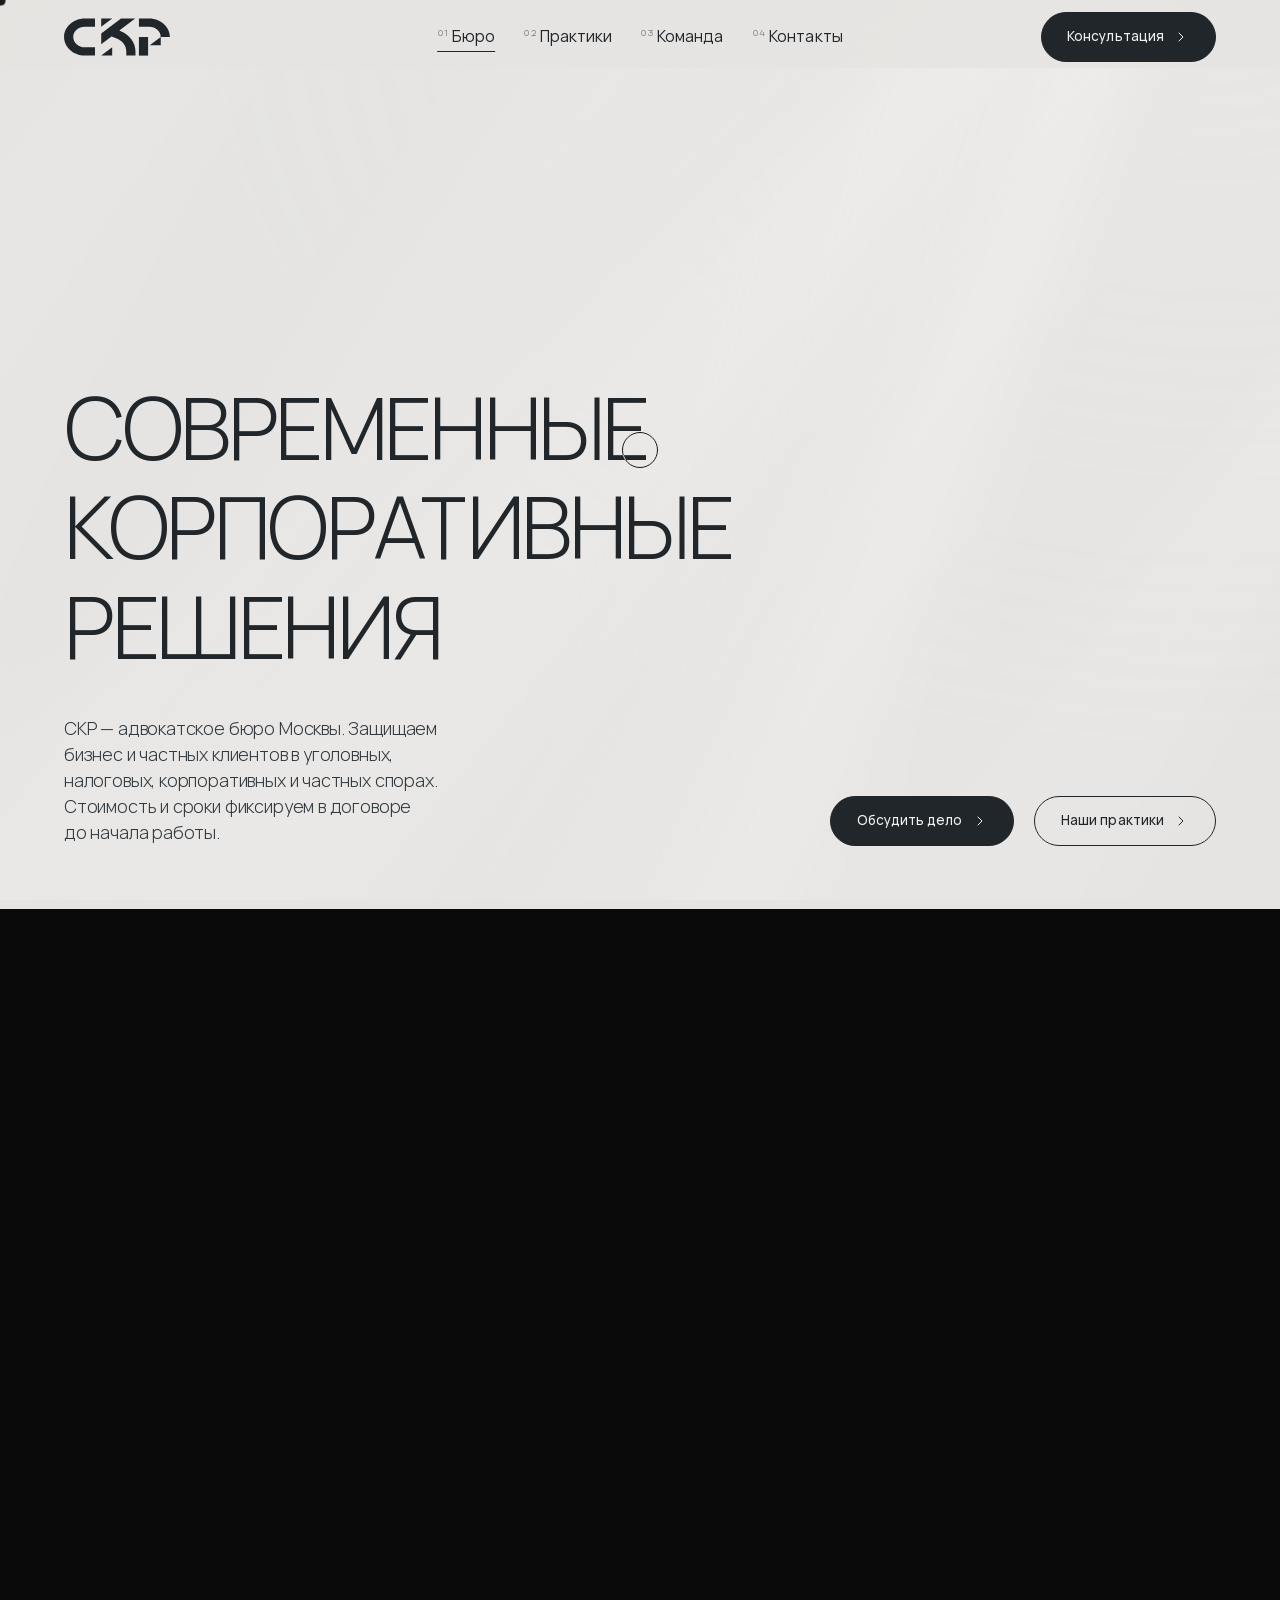
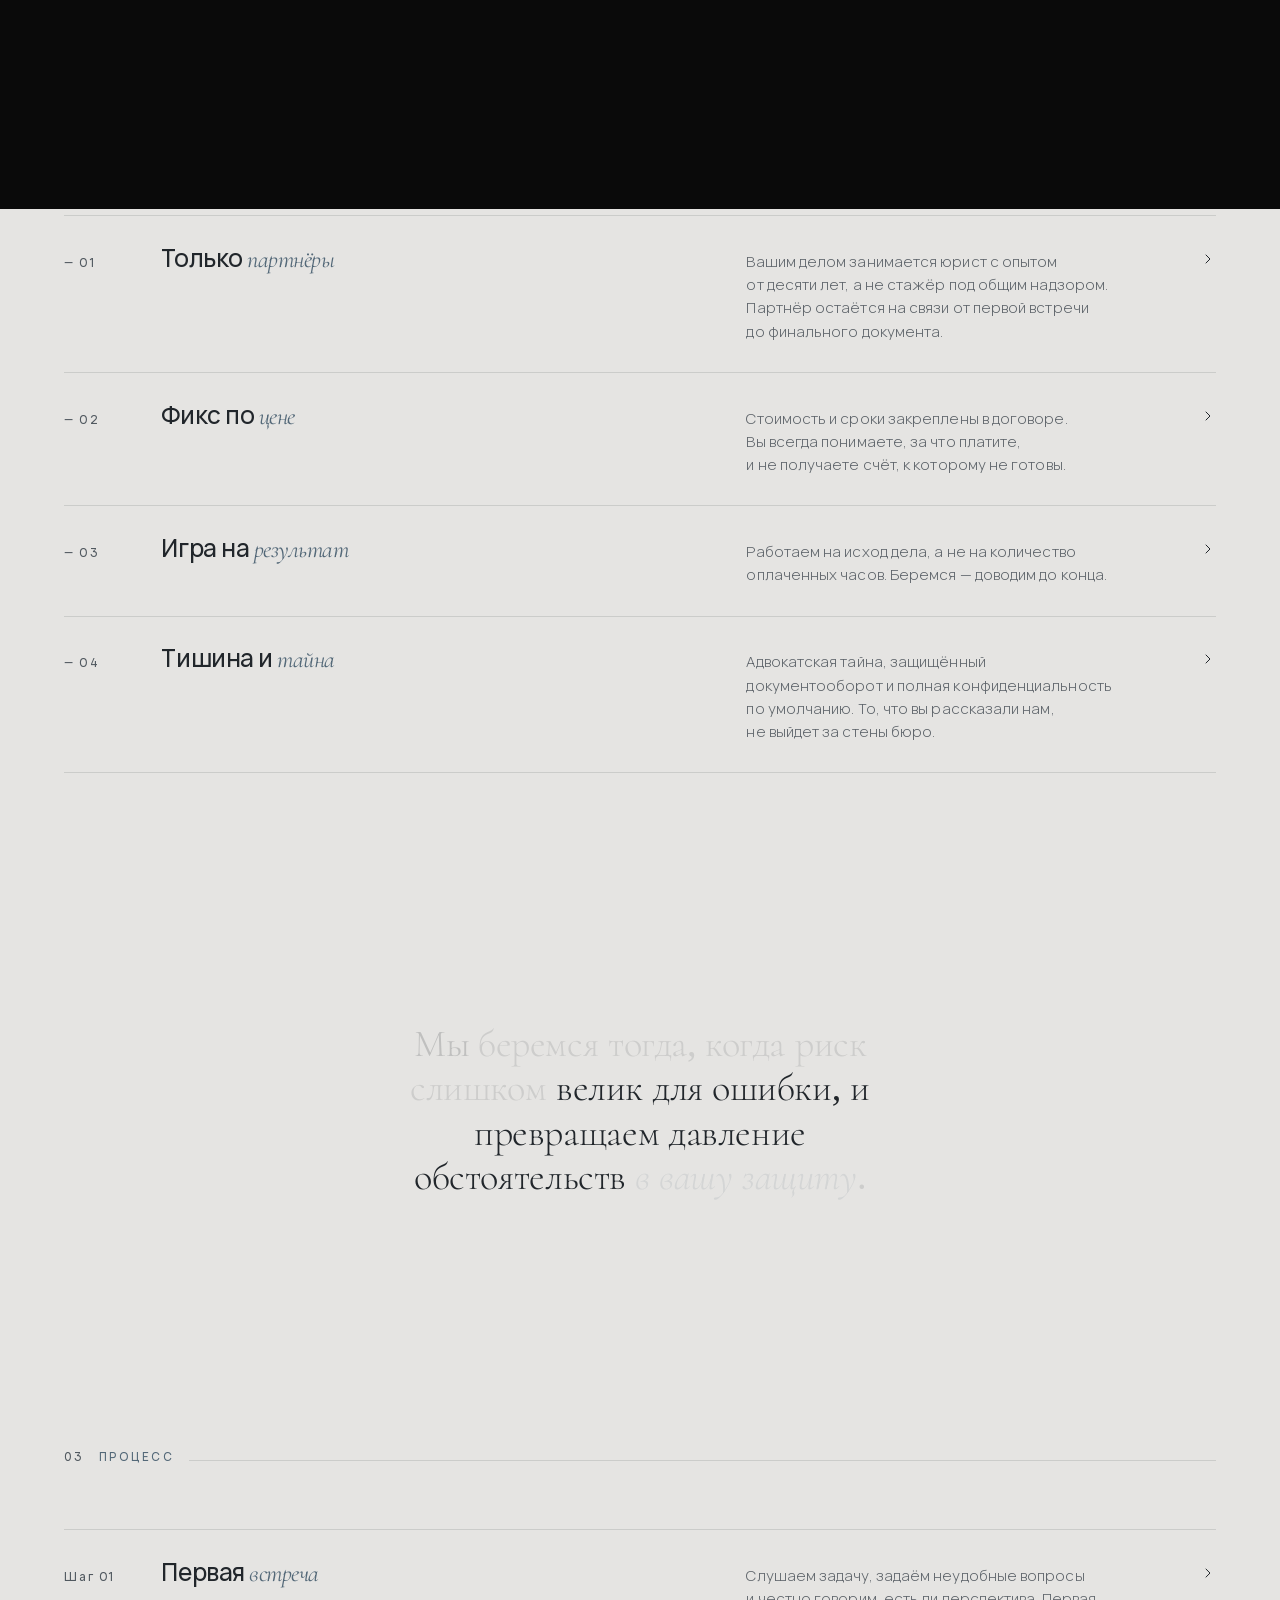
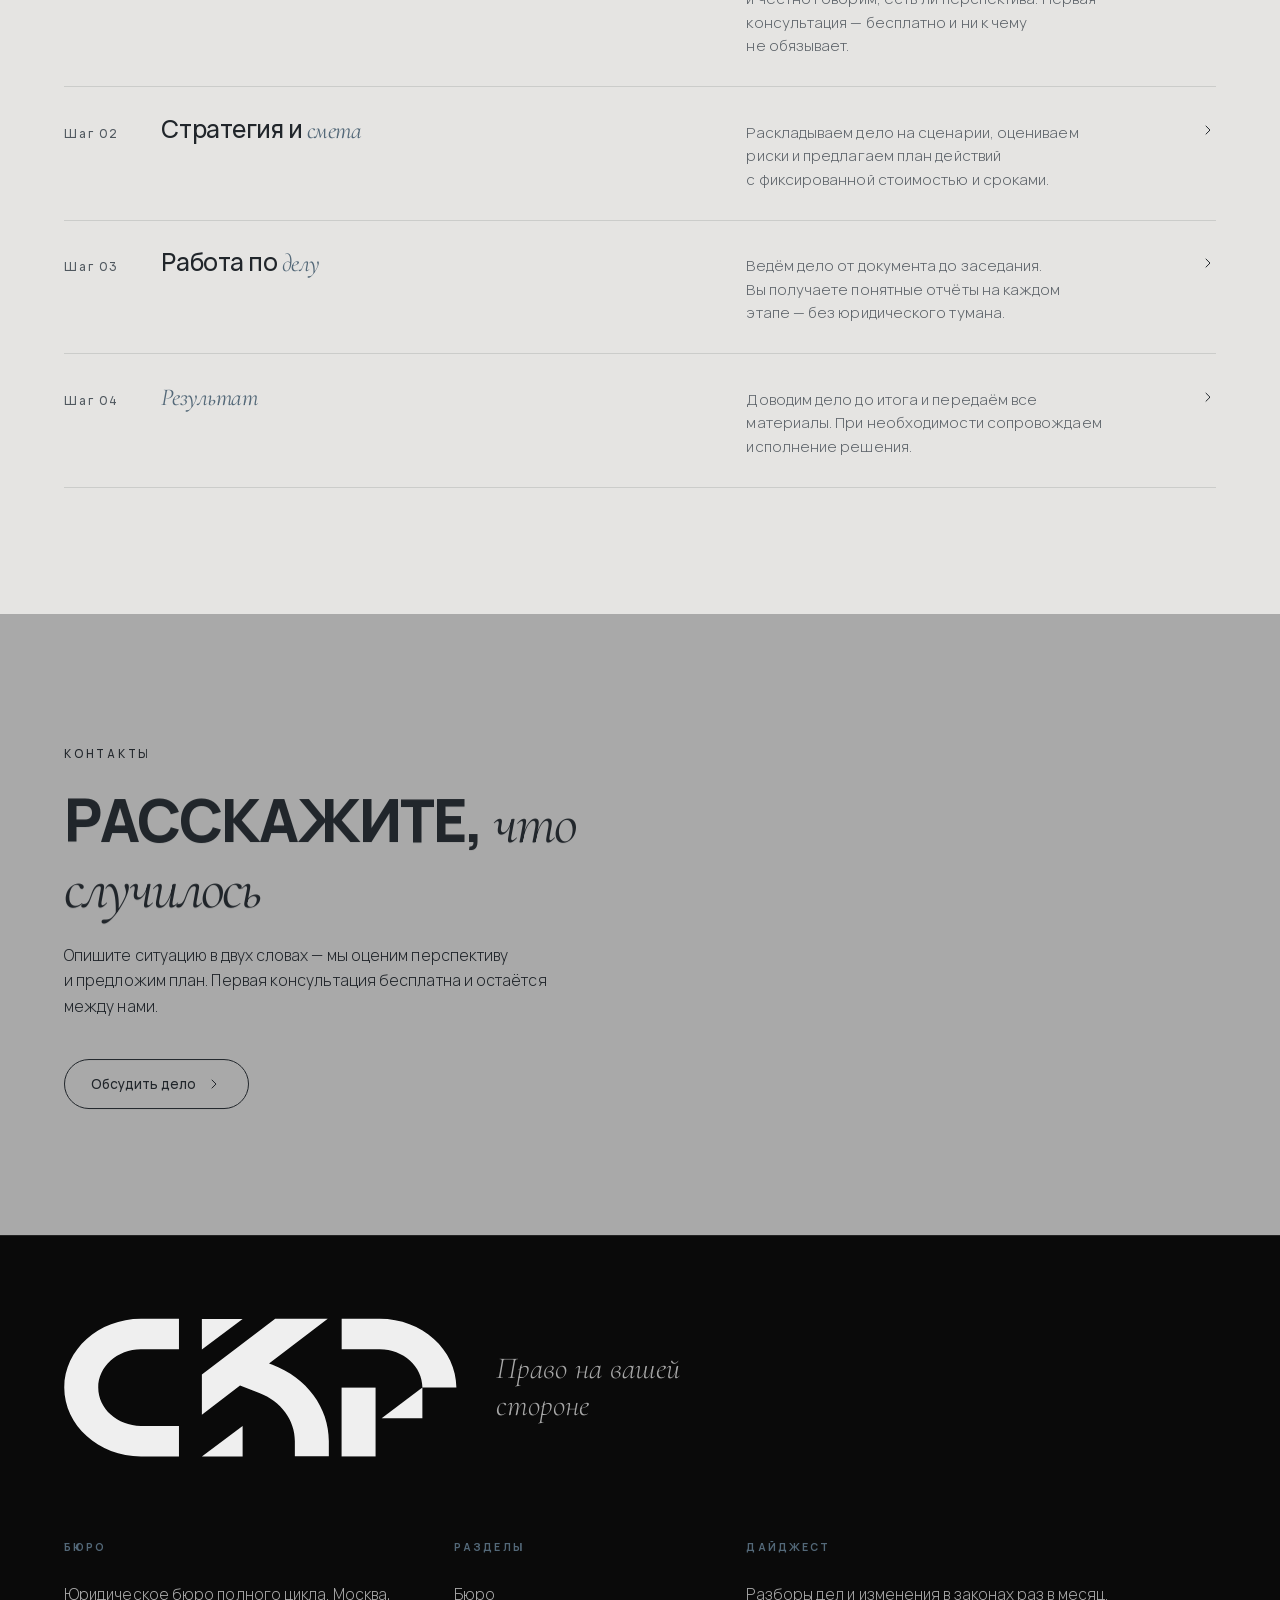
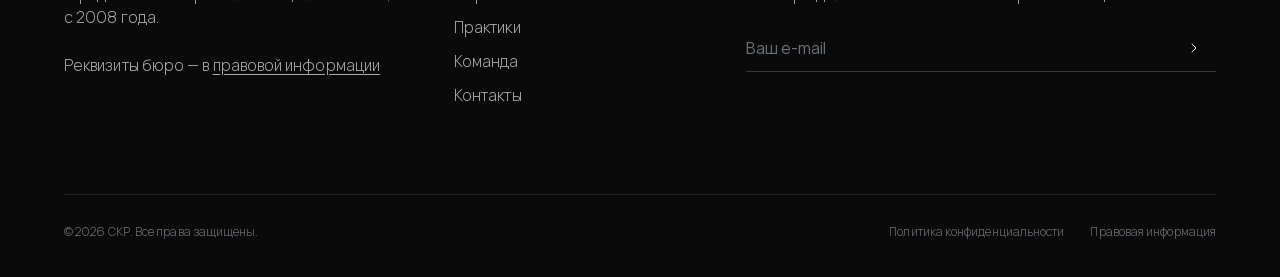
==== commit cfcfc71d: "Restore fixed header consultation and simplify site controls" ====
--- a/index.html
+++ b/index.html
@@ -9,7 +9,7 @@
 <link rel="preload" href="assets/fonts/vela-200-800.woff2" as="font" type="font/woff2" crossorigin>
 <link rel="preload" href="assets/fonts/cormorant-300-700.woff2" as="font" type="font/woff2" crossorigin>
 <link rel="preload" href="assets/fonts/cormorant-300-700-italic.woff2" as="font" type="font/woff2" crossorigin>
-<link rel="stylesheet" href="assets/css/style.css?v=20261019-revisions">
+<link rel="stylesheet" href="assets/css/style.css?v=20261019-fixed-header">
 </head>
 <body class="no-js">
 
@@ -37,13 +37,11 @@
 <a href="komanda.html" class="cursor-target"><span class="nn">03</span>Команда</a>
 <a href="kontakty.html" class="cursor-target"><span class="nn">04</span>Контакты</a>
 </nav>
+<a href="kontakty.html#leadForm" class="hdr__cta btn btn--solid cursor-target"><span class="lbl">Консультация</span><span class="arr" aria-hidden="true"><svg viewBox="0 0 24 24" width="16" height="16" fill="none" stroke="currentColor" stroke-width="1.5" stroke-linecap="round" stroke-linejoin="round" aria-hidden="true"><path d="m9 18 6-6-6-6"/></svg></span></a>
 <button class="burger cursor-target" id="burger" aria-label="Меню"><span></span><span></span></button>
 </div>
 </header>
 
-<div class="consultation-dock">
-<a href="kontakty.html#leadForm" class="consultation btn btn--solid cursor-target"><span class="lbl">Консультация</span><span class="arr" aria-hidden="true">↗</span></a>
-</div>
 
 <!-- mobile menu -->
 <div class="mm" id="mm">
@@ -85,8 +83,8 @@
 <div class="hero__base">
 <p class="hero__lead lead muted fx" data-fade>СКР&nbsp;— адвокатское бюро Москвы. Защищаем бизнес и&nbsp;частных клиентов в&nbsp;уголовных, налоговых, корпоративных и&nbsp;частных спорах. Стоимость и&nbsp;сроки фиксируем в&nbsp;договоре до&nbsp;начала работы.</p>
 <div class="hero__actions fx" data-fade>
-<a href="kontakty.html" class="btn btn--solid cursor-target"><span class="lbl">Обсудить дело</span><span class="arr">↗</span></a>
-<a href="praktiki.html" class="lnk cursor-target">Наши практики <span class="arr">↗</span></a>
+<a href="kontakty.html" class="btn btn--solid cursor-target"><span class="lbl">Обсудить дело</span><span class="arr" aria-hidden="true"><svg viewBox="0 0 24 24" width="16" height="16" fill="none" stroke="currentColor" stroke-width="1.5" stroke-linecap="round" stroke-linejoin="round" aria-hidden="true"><path d="m9 18 6-6-6-6"/></svg></span></a>
+<a href="praktiki.html" class="btn cursor-target"><span class="lbl">Наши практики</span> <span class="arr" aria-hidden="true"><svg viewBox="0 0 24 24" width="16" height="16" fill="none" stroke="currentColor" stroke-width="1.5" stroke-linecap="round" stroke-linejoin="round" aria-hidden="true"><path d="m9 18 6-6-6-6"/></svg></span></a>
 </div>
 </div>
 </div>
@@ -149,25 +147,25 @@
 <span class="vn">— 01</span>
 <span class="vt">Только <span class="em">партнёры</span></span>
 <span class="vd">Вашим делом занимается юрист с&nbsp;опытом от&nbsp;десяти лет, а&nbsp;не&nbsp;стажёр под общим надзором. Партнёр остаётся на&nbsp;связи от&nbsp;первой встречи до&nbsp;финального документа.</span>
-<span class="va"><svg width="22" height="22" viewBox="0 0 24 24" fill="none"><path d="M7 17 17 7M17 7H8M17 7v9" stroke="currentColor" stroke-width="1.3"/></svg></span>
+<span class="va"><svg viewBox="0 0 24 24" width="16" height="16" fill="none" stroke="currentColor" stroke-width="1.5" stroke-linecap="round" stroke-linejoin="round" aria-hidden="true"><path d="m9 18 6-6-6-6"/></svg></span>
 </div>
 <div class="vrow cursor-target fx" data-fade>
 <span class="vn">— 02</span>
 <span class="vt">Фикс по&nbsp;<span class="em">цене</span></span>
 <span class="vd">Стоимость и&nbsp;сроки закреплены в&nbsp;договоре. Вы&nbsp;всегда понимаете, за&nbsp;что платите, и&nbsp;не&nbsp;получаете счёт, к&nbsp;которому не&nbsp;готовы.</span>
-<span class="va"><svg width="22" height="22" viewBox="0 0 24 24" fill="none"><path d="M7 17 17 7M17 7H8M17 7v9" stroke="currentColor" stroke-width="1.3"/></svg></span>
+<span class="va"><svg viewBox="0 0 24 24" width="16" height="16" fill="none" stroke="currentColor" stroke-width="1.5" stroke-linecap="round" stroke-linejoin="round" aria-hidden="true"><path d="m9 18 6-6-6-6"/></svg></span>
 </div>
 <div class="vrow cursor-target fx" data-fade>
 <span class="vn">— 03</span>
 <span class="vt">Игра на&nbsp;<span class="em">результат</span></span>
 <span class="vd">Работаем на&nbsp;исход дела, а&nbsp;не&nbsp;на&nbsp;количество оплаченных часов. Беремся&nbsp;— доводим до&nbsp;конца.</span>
-<span class="va"><svg width="22" height="22" viewBox="0 0 24 24" fill="none"><path d="M7 17 17 7M17 7H8M17 7v9" stroke="currentColor" stroke-width="1.3"/></svg></span>
+<span class="va"><svg viewBox="0 0 24 24" width="16" height="16" fill="none" stroke="currentColor" stroke-width="1.5" stroke-linecap="round" stroke-linejoin="round" aria-hidden="true"><path d="m9 18 6-6-6-6"/></svg></span>
 </div>
 <div class="vrow cursor-target fx" data-fade>
 <span class="vn">— 04</span>
 <span class="vt">Тишина и&nbsp;<span class="em">тайна</span></span>
 <span class="vd">Адвокатская тайна, защищённый документооборот и&nbsp;полная конфиденциальность по&nbsp;умолчанию. То, что вы&nbsp;рассказали нам, не&nbsp;выйдет за&nbsp;стены бюро.</span>
-<span class="va"><svg width="22" height="22" viewBox="0 0 24 24" fill="none"><path d="M7 17 17 7M17 7H8M17 7v9" stroke="currentColor" stroke-width="1.3"/></svg></span>
+<span class="va"><svg viewBox="0 0 24 24" width="16" height="16" fill="none" stroke="currentColor" stroke-width="1.5" stroke-linecap="round" stroke-linejoin="round" aria-hidden="true"><path d="m9 18 6-6-6-6"/></svg></span>
 </div>
 </div>
 </section>
@@ -189,25 +187,25 @@
 <span class="vn">Шаг 01</span>
 <span class="vt">Первая <span class="em">встреча</span></span>
 <span class="vd">Слушаем задачу, задаём неудобные вопросы и&nbsp;честно говорим, есть&nbsp;ли перспектива. Первая консультация&nbsp;— бесплатно и&nbsp;ни&nbsp;к&nbsp;чему не&nbsp;обязывает.</span>
-<span class="va"><svg width="22" height="22" viewBox="0 0 24 24" fill="none"><path d="M7 17 17 7M17 7H8M17 7v9" stroke="currentColor" stroke-width="1.3"/></svg></span>
+<span class="va"><svg viewBox="0 0 24 24" width="16" height="16" fill="none" stroke="currentColor" stroke-width="1.5" stroke-linecap="round" stroke-linejoin="round" aria-hidden="true"><path d="m9 18 6-6-6-6"/></svg></span>
 </div>
 <div class="vrow cursor-target fx" data-fade>
 <span class="vn">Шаг 02</span>
 <span class="vt">Стратегия и&nbsp;<span class="em">смета</span></span>
 <span class="vd">Раскладываем дело на&nbsp;сценарии, оцениваем риски и&nbsp;предлагаем план действий с&nbsp;фиксированной стоимостью и&nbsp;сроками.</span>
-<span class="va"><svg width="22" height="22" viewBox="0 0 24 24" fill="none"><path d="M7 17 17 7M17 7H8M17 7v9" stroke="currentColor" stroke-width="1.3"/></svg></span>
+<span class="va"><svg viewBox="0 0 24 24" width="16" height="16" fill="none" stroke="currentColor" stroke-width="1.5" stroke-linecap="round" stroke-linejoin="round" aria-hidden="true"><path d="m9 18 6-6-6-6"/></svg></span>
 </div>
 <div class="vrow cursor-target fx" data-fade>
 <span class="vn">Шаг 03</span>
 <span class="vt">Работа по&nbsp;<span class="em">делу</span></span>
 <span class="vd">Ведём дело от&nbsp;документа до&nbsp;заседания. Вы&nbsp;получаете понятные отчёты на&nbsp;каждом этапе&nbsp;— без юридического тумана.</span>
-<span class="va"><svg width="22" height="22" viewBox="0 0 24 24" fill="none"><path d="M7 17 17 7M17 7H8M17 7v9" stroke="currentColor" stroke-width="1.3"/></svg></span>
+<span class="va"><svg viewBox="0 0 24 24" width="16" height="16" fill="none" stroke="currentColor" stroke-width="1.5" stroke-linecap="round" stroke-linejoin="round" aria-hidden="true"><path d="m9 18 6-6-6-6"/></svg></span>
 </div>
 <div class="vrow cursor-target fx" data-fade>
 <span class="vn">Шаг 04</span>
 <span class="vt"><span class="em">Результат</span></span>
 <span class="vd">Доводим дело до&nbsp;итога и&nbsp;передаём все материалы. При необходимости сопровождаем исполнение решения.</span>
-<span class="va"><svg width="22" height="22" viewBox="0 0 24 24" fill="none"><path d="M7 17 17 7M17 7H8M17 7v9" stroke="currentColor" stroke-width="1.3"/></svg></span>
+<span class="va"><svg viewBox="0 0 24 24" width="16" height="16" fill="none" stroke="currentColor" stroke-width="1.5" stroke-linecap="round" stroke-linejoin="round" aria-hidden="true"><path d="m9 18 6-6-6-6"/></svg></span>
 </div>
 </div>
 </section>
@@ -218,7 +216,7 @@
 <h2 class="cta__h fx" data-fade>Расскажите, <span class="em">что случилось</span></h2>
 <p class="cta__p fx" data-fade>Опишите ситуацию в&nbsp;двух словах&nbsp;— мы&nbsp;оценим перспективу и&nbsp;предложим план. Первая консультация бесплатна и&nbsp;остаётся между нами.</p>
 <div class="cta__act fx" data-fade>
-<a href="kontakty.html" class="btn cursor-target"><span class="lbl">Обсудить дело</span><span class="arr">↗</span></a>
+<a href="kontakty.html" class="btn cursor-target"><span class="lbl">Обсудить дело</span><span class="arr" aria-hidden="true"><svg viewBox="0 0 24 24" width="16" height="16" fill="none" stroke="currentColor" stroke-width="1.5" stroke-linecap="round" stroke-linejoin="round" aria-hidden="true"><path d="m9 18 6-6-6-6"/></svg></span></a>
 </div>
 </section>
 
@@ -259,7 +257,7 @@
 <form class="fnews" id="newsForm">
 <input type="email" placeholder="Ваш e-mail" required aria-label="Ваш e-mail">
 <button type="submit" aria-label="Подписаться" class="cursor-target">
-<svg width="22" height="22" viewBox="0 0 24 24" fill="none"><path d="M4 12h15M13 6l6 6-6 6" stroke="currentColor" stroke-width="1.4"/></svg>
+<svg viewBox="0 0 24 24" width="16" height="16" fill="none" stroke="currentColor" stroke-width="1.5" stroke-linecap="round" stroke-linejoin="round" aria-hidden="true"><path d="m9 18 6-6-6-6"/></svg>
 </button>
 </form>
 </div>
@@ -273,11 +271,11 @@
 </div>
 </footer>
 
-<script src="assets/js/hero-bg.js?v=20261019-daylight"></script>
+<script src="assets/js/hero-bg.js?v=20261019-grey-daylight"></script>
 <script src="assets/js/vendor/gsap.min.js"></script>
 <script src="assets/js/vendor/ScrollTrigger.min.js"></script>
 <script src="assets/js/vendor/lenis.min.js"></script>
 <script src="assets/js/vendor/splitting.min.js"></script>
-<script src="assets/js/main.js?v=20261019-revisions"></script>
+<script src="assets/js/main.js?v=20261019-fixed-header"></script>
 </body>
 </html>
--- a/assets/css/style.css
+++ b/assets/css/style.css
@@ -87,13 +87,13 @@
 @media(hover:none),(pointer:coarse){.cur,.cur-ring{display:none;}}
 
 /* ============================================================ HEADER */
-.hdr{position:absolute;inset:0 0 auto 0;z-index:200;}
-.hdr.is-returning{position:fixed;}
-.hdr.is-scrolled{background:var(--alabaster);}
-.hdr.on-dark.is-scrolled,body.page-dark .hdr.is-scrolled{background:var(--onyx);}
-.hdr__in{display:flex;align-items:center;justify-content:space-between;height:var(--hdr-h);padding:6px var(--gut) 0;}
-/* adaptive header text: dark over light sections, light over dark ones (toggled by JS) */
-.hdr a,.hdr button,.hdr .logo{color:var(--ink);transition:color .4s var(--ease);}
+.hdr{position:fixed;inset:0 0 auto;z-index:200;background:rgba(229,228,226,.8);-webkit-backdrop-filter:blur(18px);backdrop-filter:blur(18px);}
+.hdr__in{display:flex;align-items:center;justify-content:space-between;height:var(--hdr-h);padding:6px var(--gut) 0;gap:12px;}
+.hdr a,.hdr button,.hdr .logo{color:var(--ink);}
+.hdr__cta{margin-left:auto;}
+@supports not ((backdrop-filter:blur(1px)) or (-webkit-backdrop-filter:blur(1px))){.hdr{background:var(--alabaster);}}
+@media(prefers-reduced-transparency:reduce),(prefers-contrast:more){.hdr{background:var(--alabaster);-webkit-backdrop-filter:none;backdrop-filter:none;}}
+.hdr .logo{color:var(--ink);transition:color .4s var(--ease);}
 .hdr.on-dark a,.hdr.on-dark button,.hdr.on-dark .logo,
 body.page-dark .hdr a,body.page-dark .hdr button,body.page-dark .hdr .logo{color:var(--paper);}
 .hdr .logo{height:clamp(30px,3vw,38px);}
@@ -106,17 +106,14 @@
 .burger span{width:25px;height:1.5px;background:currentColor;}
 
 /* ============================================================ BUTTONS / LINKS */
-.lnk{position:relative;display:inline-flex;align-items:center;gap:.55em;font-size:.85rem;font-weight:500;padding-bottom:5px;}
-.lnk .arr{transition:transform .5s var(--ease);}
-.lnk::after{content:'';position:absolute;left:0;bottom:0;height:1px;width:100%;background:currentColor;transform-origin:right;transform:scaleX(1);transition:transform .5s var(--ease);}
-.lnk:hover::after{transform-origin:left;transform:scaleX(0);}
-.lnk:hover .arr{transform:translate(4px,-4px);}
 .btn{position:relative;display:inline-flex;align-items:center;justify-content:center;gap:.7em;min-height:44px;padding:1.02em 1.9em;border-radius:100px;border:1px solid var(--ink);font-size:.84rem;font-weight:500;color:var(--ink);overflow:hidden;isolation:isolate;box-shadow:none;white-space:nowrap;}
 .btn .lbl,.btn .arr{position:relative;z-index:2;transition:color .5s var(--ease),transform .5s var(--ease);}
 .btn::before{content:'';position:absolute;inset:0;background:var(--ink);transform:translateY(101%);transition:transform .55s var(--ease);z-index:1;}
 .btn:hover::before{transform:translateY(0);}
 .btn:hover .lbl,.btn:hover .arr{color:var(--paper);}
-.btn:hover .arr{transform:translate(3px,-3px);}
+.btn:hover .arr{transform:translateX(3px);}
+.arr{display:inline-flex;align-items:center;justify-content:center;flex:0 0 16px;width:16px;height:16px;}
+.arr svg{display:block;width:100%;height:100%;}
 .btn--solid{background:var(--ink);color:var(--paper);}
 .btn--solid .lbl,.btn--solid .arr{color:var(--paper);}
 .btn--solid::before{background:var(--paper);}
@@ -132,15 +129,15 @@
 .sec-head .rule{flex:1;height:1px;background:var(--line);}
 
 /* ============================================================ HERO (calmer, UX scale) */
-.hero{position:relative;min-height:100svh;display:flex;flex-direction:column;justify-content:flex-end;padding-top:calc(var(--hdr-h) + clamp(40px,6vh,72px));padding-bottom:clamp(104px,12vh,136px);}
+.hero{position:relative;min-height:100svh;display:flex;flex-direction:column;justify-content:flex-end;padding-top:calc(var(--hdr-h) + clamp(40px,6vh,72px));padding-bottom:clamp(40px,6vh,72px);}
 .hero--beige{background:var(--hero-surface);color:var(--ink);isolation:isolate;}
-/* Diffuse fallback remains visible when WebGL is unavailable. */
-.hero--beige::before{content:'';position:absolute;inset:0;z-index:0;pointer-events:none;background:
-  linear-gradient(128deg,transparent 26%,rgba(255,250,238,.5) 34%,transparent 44%),
-  linear-gradient(117deg,transparent 50%,rgba(255,250,238,.6) 61%,transparent 72%),
-  radial-gradient(ellipse at 95% 0%,#fff9ec99,transparent 65%);}
+/* Subtle neutral rays retain the same grey base as the main sections. */
+.hero--beige::before{content:'';position:absolute;inset:0;z-index:0;pointer-events:none;opacity:.18;background:
+  linear-gradient(128deg,transparent 26%,rgba(255,255,255,.5) 34%,transparent 44%),
+  linear-gradient(117deg,transparent 50%,rgba(255,255,255,.6) 61%,transparent 72%),
+  radial-gradient(ellipse at 95% 0%,#ffffff99,transparent 65%);}
 .hero--beige .hero__h{position:relative;z-index:1;}
-.hero--beige .hero__bg.is-ready{opacity:1;}
+.hero--beige .hero__bg.is-ready{opacity:.18;}
 .hero--beige .hero__lead{color:#30383E;}
 /* dark hero with animated WebGL abstraction behind the content */
 .hero--dark{background:#060606;color:var(--paper);}
@@ -157,7 +154,6 @@
 .hero--dark .hero__serif{color:#aab6c2;}
 .hero--dark .accent{color:#93a5b8;}
 .hero--dark .hero__lead{color:#b7bcc2;}
-.hero--dark .lnk{color:var(--paper);}
 /* invert the solid CTA on dark contexts: light pill, fills page-black on hover */
 .hero--dark .btn--solid,body.page-dark .btn--solid{background:var(--paper);border-color:var(--paper);}
 .hero--dark .btn--solid .lbl,.hero--dark .btn--solid .arr,
@@ -173,7 +169,6 @@
 .hero__base{display:grid;grid-template-columns:repeat(12,minmax(0,1fr));column-gap:var(--gap);row-gap:28px;align-items:end;margin-top:clamp(36px,5vh,64px);}
 .hero__lead{grid-column:1/7;max-width:34ch;color:#5e646a;}
 .hero__actions{grid-column:7/13;display:flex;flex-wrap:wrap;justify-content:flex-end;align-items:center;gap:20px;}
-.hero__actions .lnk{white-space:nowrap;min-height:44px;}
 @media(min-width:1100px){.hero__lead{grid-column:1/6;}}
 @media(max-width:980px){.hero__lead,.hero__actions{grid-column:1/13;}.hero__actions{justify-content:flex-start;}}
 .scrollcue{position:absolute;bottom:clamp(36px,5vh,56px);left:50%;transform:translateX(-50%);display:flex;flex-direction:column;align-items:center;gap:10px;}
@@ -206,7 +201,7 @@
 .vrow .vt .em{font-family:var(--serif);font-style:italic;font-weight:400;color:var(--slate);}
 .vrow .vd{grid-column:8/12;font-size:.94rem;color:#5e646a;line-height:1.55;max-width:46ch;}
 .vrow .va{grid-column:12/13;justify-self:end;opacity:.32;transition:transform .5s var(--ease),opacity .5s;}
-.vrow:hover .va{transform:translate(5px,-5px);opacity:1;}
+.vrow:hover .va{transform:translateX(5px);opacity:1;}
 @media(max-width:820px){
   .vrow{grid-template-columns:repeat(6,1fr);row-gap:6px;}
   .vrow .vn,.vrow .vt,.vrow .vd{grid-column:1/7;} .vrow .va{display:none;}
@@ -319,7 +314,7 @@
 .map-badge .v{font-size:.92rem;margin-top:6px;color:var(--paper);}
 
 /* ============================================================ FOOTER */
-.footer{background:var(--onyx);color:var(--paper);padding-top:clamp(60px,9vh,120px);padding-bottom:calc(104px + env(safe-area-inset-bottom,0px));border-top:1px solid rgba(241,241,241,.1);}
+.footer{background:var(--onyx);color:var(--paper);padding-top:clamp(60px,9vh,120px);padding-bottom:calc(clamp(28px,4vh,40px) + env(safe-area-inset-bottom,0px));border-top:1px solid rgba(241,241,241,.1);}
 .footer__mark{grid-column:1/13;margin-bottom:clamp(56px,9vh,110px);display:flex;align-items:center;gap:clamp(20px,3vw,48px);flex-wrap:wrap;}
 .footer__logo{color:var(--paper);height:clamp(64px,11vw,150px);}
 .footer__mark .tag{font-family:var(--serif);font-style:italic;font-size:clamp(1.4rem,2.4vw,2.4rem);color:var(--grey);max-width:18ch;line-height:1.2;}
@@ -365,12 +360,17 @@
 .mm__foot{display:flex;flex-wrap:wrap;gap:12px;justify-content:space-between;color:var(--grey);font-size:.8rem;}
 body.menu-open{overflow:hidden;}
 
-@media(max-width:880px){.nav,.hdr__cta{display:none;}.burger{display:flex;}}
+@media(max-width:880px){
+  .nav{display:none;}
+  .burger{display:flex;flex-shrink:0;}
+  .hdr__cta.btn{min-height:44px;padding:.75em 1em;font-size:.76rem;}
+  .hdr__in{gap:8px;}
+}
 @media(prefers-reduced-motion:reduce){*{animation:none!important;transition-duration:.01ms!important;}.fx{opacity:1!important;}.cur,.cur-ring{display:none;}}
 
 /* hero mobile refinements */
 @media(max-width:680px){
-  .hero{padding-bottom:112px;}
+  .hero{padding-bottom:clamp(32px,6vh,48px);}
   .hero__h h1{max-width:100%;}
   .hero--beige .hero__h h1{font-size:clamp(1.85rem,9.6vw,4.08rem);}
   .hero__base{display:flex;flex-direction:column;align-items:flex-start;gap:26px;margin-top:32px;}
@@ -500,7 +500,6 @@
 /* --- animation layer v2 --- */
 .veil{position:fixed;inset:0;background:var(--onyx);z-index:400;transform:translateY(101%);pointer-events:none;will-change:transform;}
 .progress-line{position:fixed;top:0;left:0;right:0;height:2px;background:#fff;mix-blend-mode:difference;transform-origin:0 50%;transform:scaleX(0);z-index:260;pointer-events:none;}
-.hdr{will-change:transform;}
 .mem{opacity:0;}
 .team-photo{opacity:0;}
 .no-js .mem,.no-js .team-photo{opacity:1;}
@@ -513,12 +512,6 @@
 }
 .word{will-change:transform,opacity;display:inline-block;max-width:100%;overflow-wrap:anywhere;}
 
-/* A separate bottom panel keeps the consultation visible without placing
-   its label over page copy. Footer padding lets the last links scroll clear. */
-.consultation-dock{position:fixed;inset:auto 0 0;z-index:280;display:flex;justify-content:flex-end;padding:12px var(--gut) calc(12px + env(safe-area-inset-bottom,0px));background:var(--alabaster);border-top:1px solid var(--line);}
-.consultation-dock.on-dark{background:var(--onyx);border-color:var(--line-on);}
-.consultation{min-height:48px;border-color:var(--alabaster);}
-.consultation:focus-visible{outline-color:var(--slate);}
 .contacts input:-webkit-autofill,.contacts textarea:-webkit-autofill{
   -webkit-box-shadow:0 0 0 1000px var(--alabaster) inset;
   box-shadow:0 0 0 1000px var(--alabaster) inset;
@@ -526,5 +519,4 @@
 }
 @media(max-width:680px){
   .hero--beige{min-height:0;padding-top:calc(var(--hdr-h) + 64px);}
-  .consultation-dock{padding-inline:20px;}
-}
+}
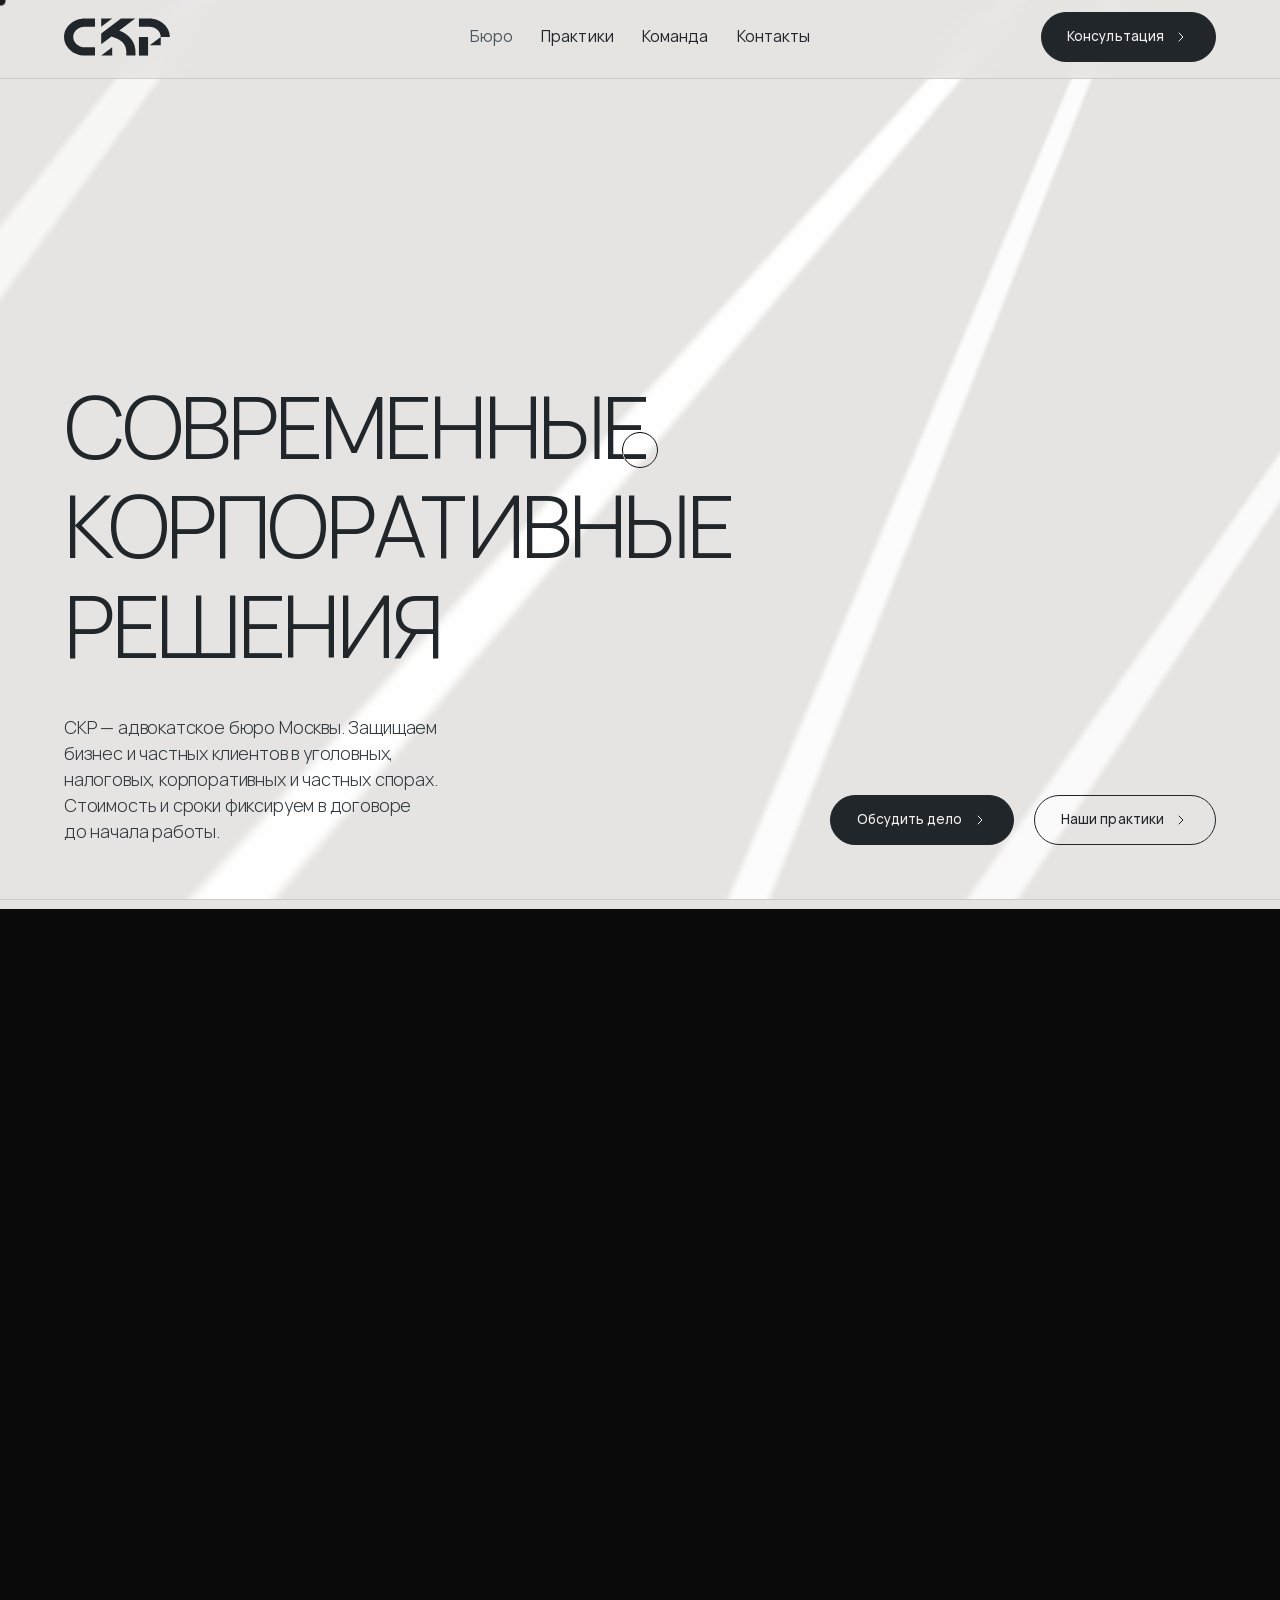
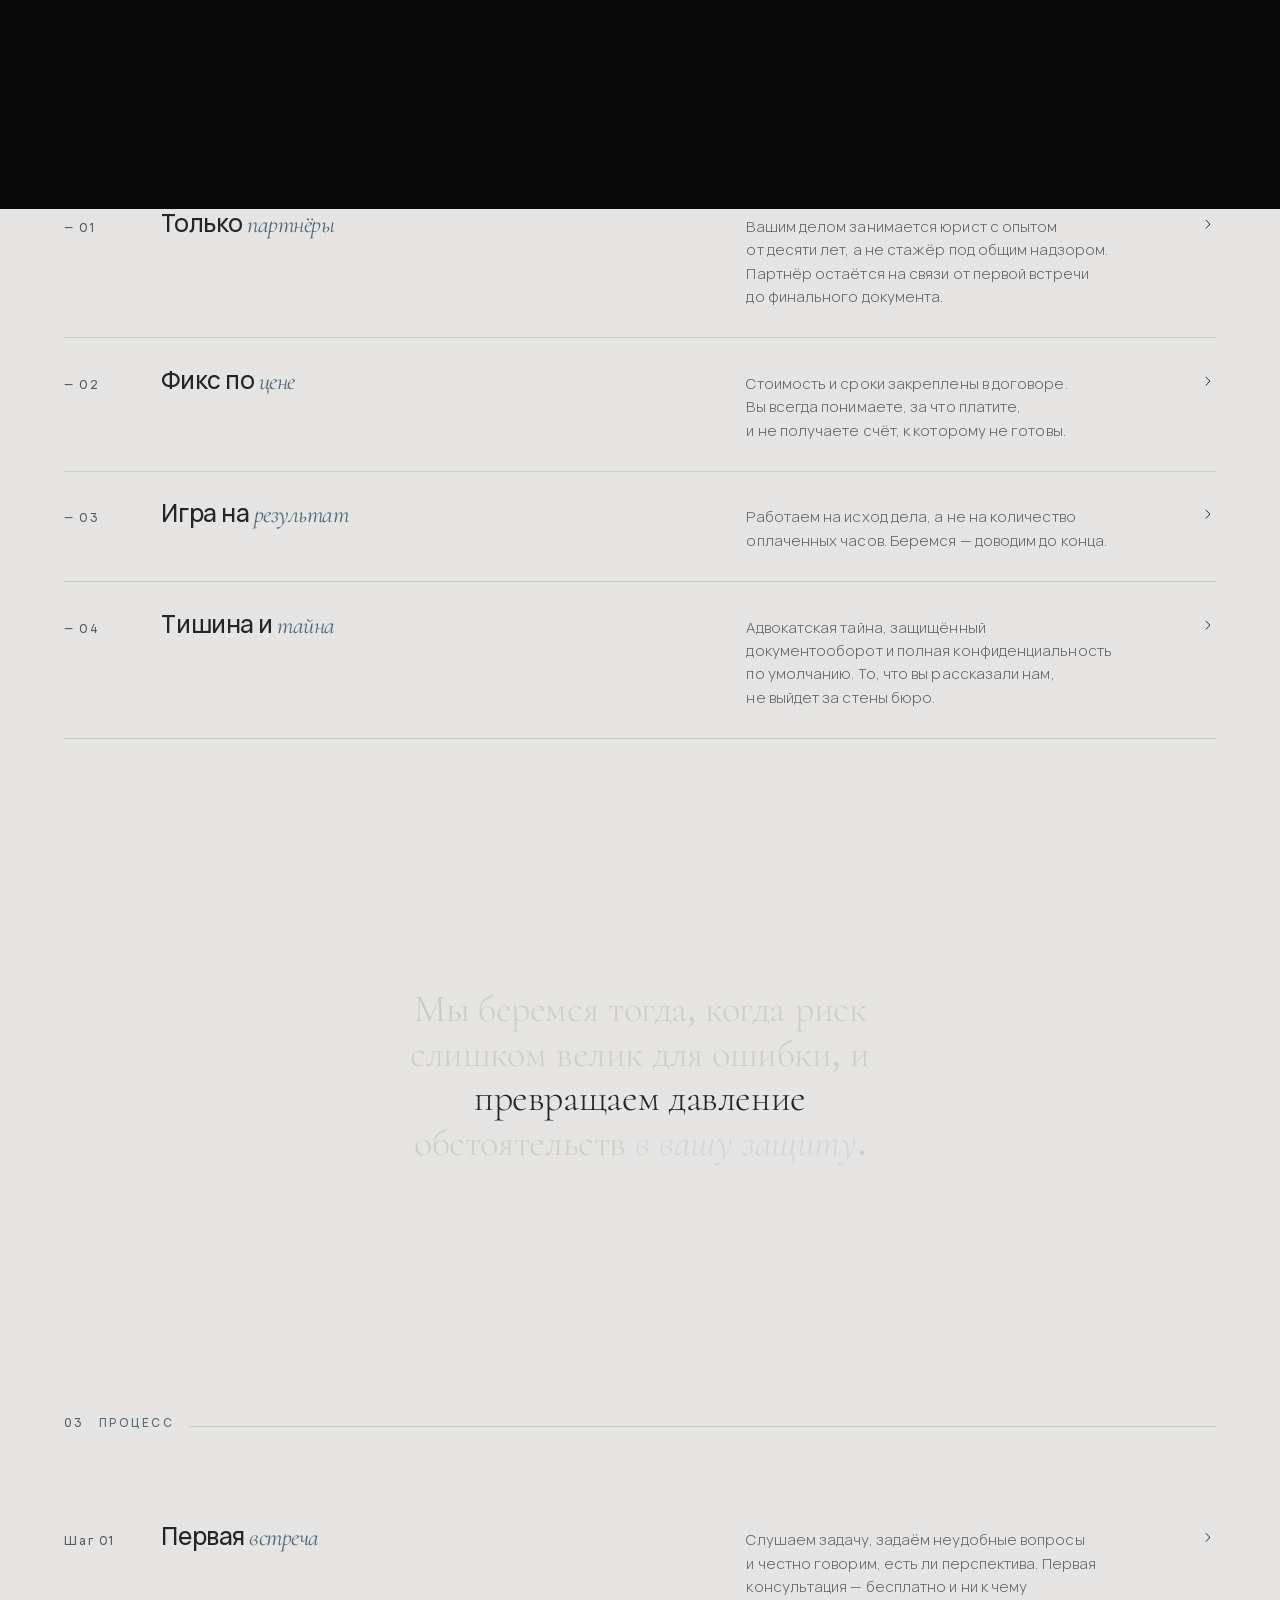
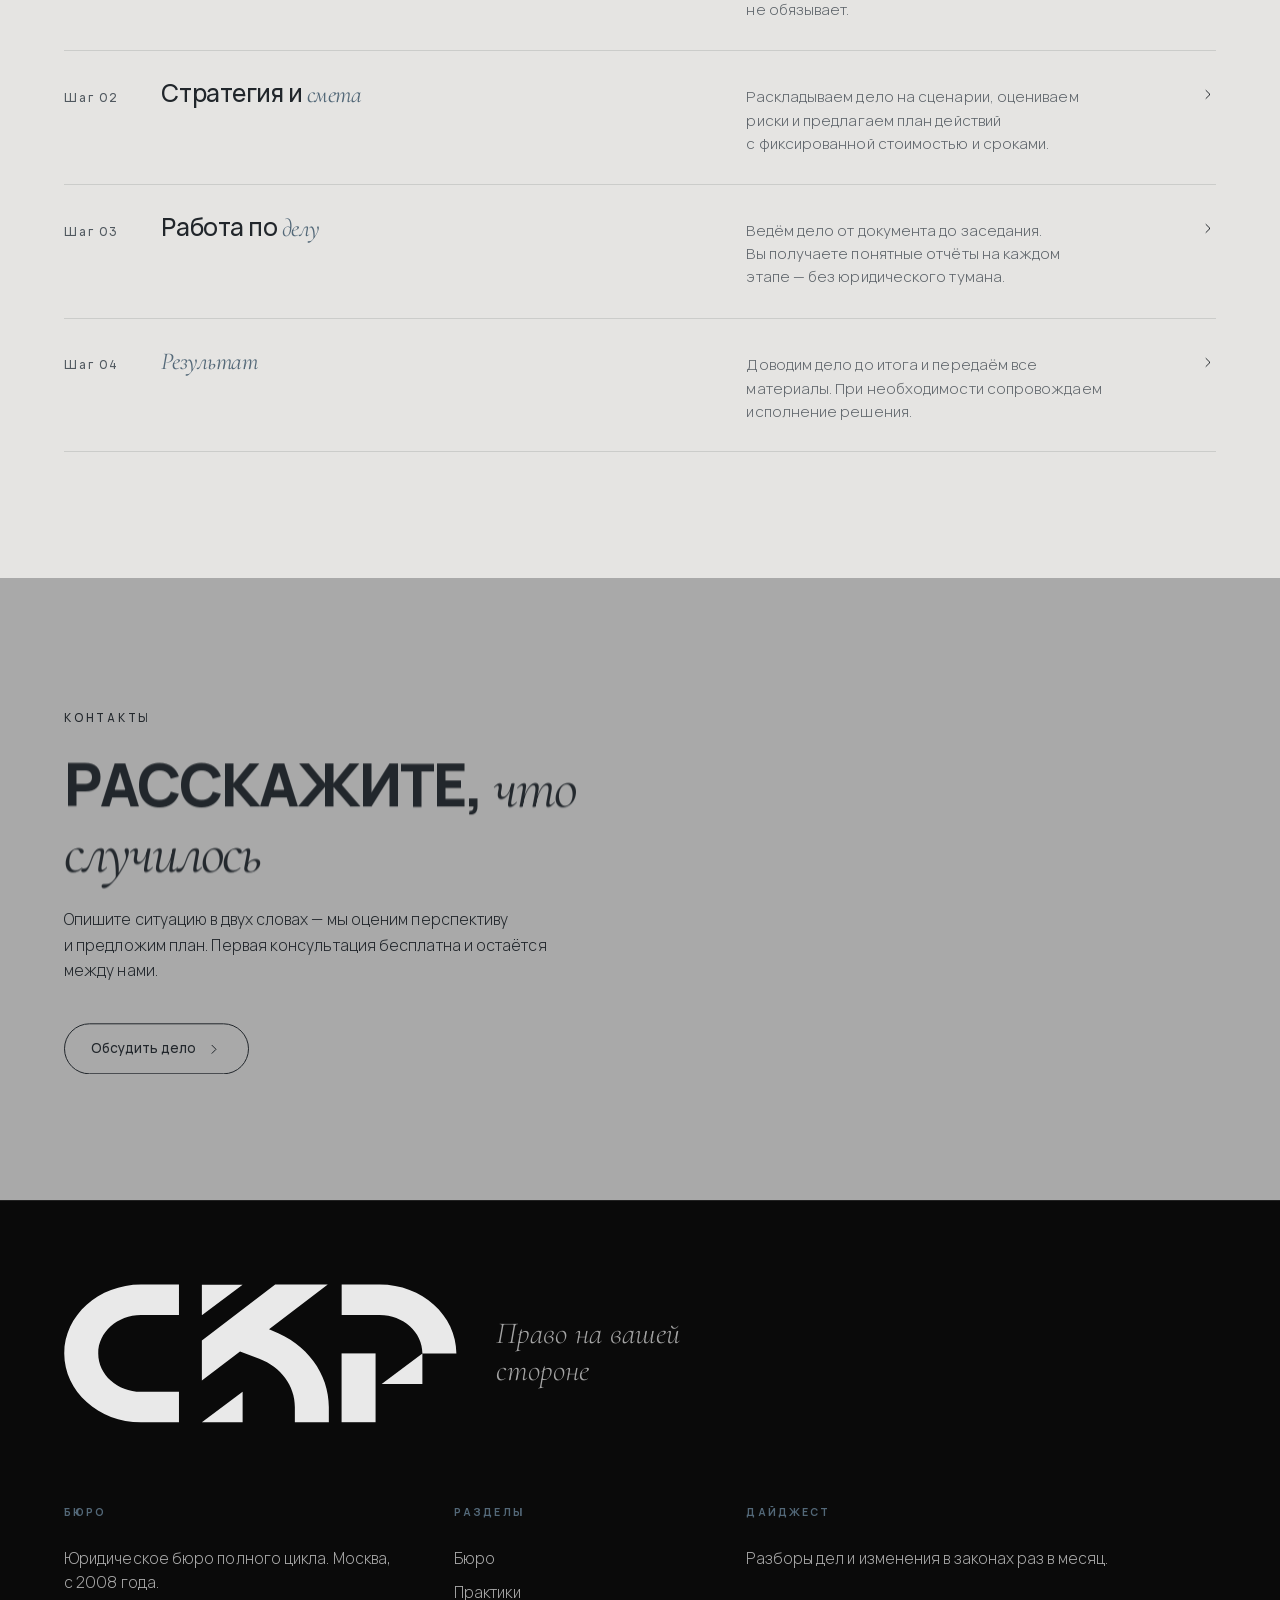
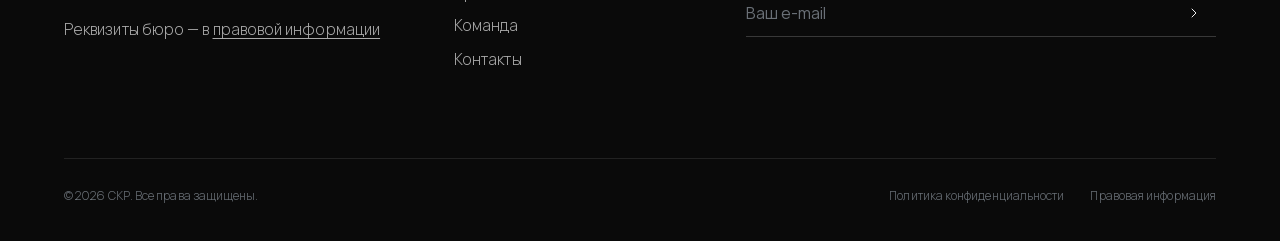
==== commit 5c04759a: "Refine header spacing, daylight rays and synchronized statistics" ====
--- a/index.html
+++ b/index.html
@@ -9,7 +9,7 @@
 <link rel="preload" href="assets/fonts/vela-200-800.woff2" as="font" type="font/woff2" crossorigin>
 <link rel="preload" href="assets/fonts/cormorant-300-700.woff2" as="font" type="font/woff2" crossorigin>
 <link rel="preload" href="assets/fonts/cormorant-300-700-italic.woff2" as="font" type="font/woff2" crossorigin>
-<link rel="stylesheet" href="assets/css/style.css?v=20261019-fixed-header">
+<link rel="stylesheet" href="assets/css/style.css?v=20261019-header-facts">
 </head>
 <body class="no-js">
 
@@ -32,10 +32,10 @@
 </svg>
 </a>
 <nav class="nav">
-<a href="index.html" class="cursor-target is-active" aria-current="page"><span class="nn">01</span>Бюро</a>
-<a href="praktiki.html" class="cursor-target"><span class="nn">02</span>Практики</a>
-<a href="komanda.html" class="cursor-target"><span class="nn">03</span>Команда</a>
-<a href="kontakty.html" class="cursor-target"><span class="nn">04</span>Контакты</a>
+<a href="index.html" class="cursor-target is-active" aria-current="page">Бюро</a>
+<a href="praktiki.html" class="cursor-target">Практики</a>
+<a href="komanda.html" class="cursor-target">Команда</a>
+<a href="kontakty.html" class="cursor-target">Контакты</a>
 </nav>
 <a href="kontakty.html#leadForm" class="hdr__cta btn btn--solid cursor-target"><span class="lbl">Консультация</span><span class="arr" aria-hidden="true"><svg viewBox="0 0 24 24" width="16" height="16" fill="none" stroke="currentColor" stroke-width="1.5" stroke-linecap="round" stroke-linejoin="round" aria-hidden="true"><path d="m9 18 6-6-6-6"/></svg></span></a>
 <button class="burger cursor-target" id="burger" aria-label="Меню"><span></span><span></span></button>
@@ -60,10 +60,10 @@
 <button class="mm__x" id="mmx" aria-label="Закрыть">✕</button>
 </div>
 <nav>
-<a href="index.html" class="mlink is-active"><span class="mn">01</span>Бюро</a>
-<a href="praktiki.html" class="mlink"><span class="mn">02</span>Практики</a>
-<a href="komanda.html" class="mlink"><span class="mn">03</span>Команда</a>
-<a href="kontakty.html" class="mlink"><span class="mn">04</span>Контакты</a>
+<a href="index.html" class="mlink is-active">Бюро</a>
+<a href="praktiki.html" class="mlink">Практики</a>
+<a href="komanda.html" class="mlink">Команда</a>
+<a href="kontakty.html" class="mlink">Контакты</a>
 </nav>
 <div class="mm__foot">
 <span>Москва</span>
@@ -94,23 +94,23 @@
 <section class="pad full" id="facts">
 <div class="facts" style="margin-top:0;">
 <div class="fact fx" data-fade>
-<div class="fact__n">2008</div>
+<div class="fact__n"><span data-count-to="2008" data-count-from="1970">2008</span></div>
 <div class="fact__l">год основания бюро</div>
 </div>
 <div class="fact fx" data-fade>
-<div class="fact__n">15+&nbsp;<span class="em">лет</span></div>
+<div class="fact__n"><span data-count-to="15">15</span>+&nbsp;лет</div>
 <div class="fact__l">непрерывной практики</div>
 </div>
 <div class="fact fx" data-fade>
-<div class="fact__n">500+</div>
+<div class="fact__n"><span data-count-to="500" data-count-from="400">500</span>+</div>
 <div class="fact__l">проведённых дел и&nbsp;сделок</div>
 </div>
 <div class="fact fx" data-fade>
-<div class="fact__n">5&nbsp;<span class="em">практик</span></div>
+<div class="fact__n"><span data-count-to="5">5</span> практик</div>
 <div class="fact__l">узкая специализация в&nbsp;каждой</div>
 </div>
 <div class="fact fx" data-fade>
-<div class="fact__n"><span class="em">Фикс</span></div>
+<div class="fact__n">Фикс</div>
 <div class="fact__l">стоимости и&nbsp;сроков в&nbsp;каждом договоре</div>
 </div>
 </div>
@@ -271,11 +271,11 @@
 </div>
 </footer>
 
-<script src="assets/js/hero-bg.js?v=20261019-grey-daylight"></script>
+<script src="assets/js/hero-bg.js?v=20261019-white-rays"></script>
 <script src="assets/js/vendor/gsap.min.js"></script>
 <script src="assets/js/vendor/ScrollTrigger.min.js"></script>
 <script src="assets/js/vendor/lenis.min.js"></script>
 <script src="assets/js/vendor/splitting.min.js"></script>
-<script src="assets/js/main.js?v=20261019-fixed-header"></script>
+<script src="assets/js/main.js?v=20261019-header-facts"></script>
 </body>
 </html>
--- a/assets/css/style.css
+++ b/assets/css/style.css
@@ -31,7 +31,7 @@
   --serif:'Cormorant',Georgia,serif;
   --sans:'Vela',-apple-system,sans-serif;
   --ease:cubic-bezier(.22,1,.36,1);
-  --hdr-h:clamp(64px,7.5vh,84px);
+  --hdr-h:calc(clamp(64px,7.5vh,84px) + 10px);
 }
 
 *{margin:0;padding:0;box-sizing:border-box;}
@@ -87,8 +87,8 @@
 @media(hover:none),(pointer:coarse){.cur,.cur-ring{display:none;}}
 
 /* ============================================================ HEADER */
-.hdr{position:fixed;inset:0 0 auto;z-index:200;background:rgba(229,228,226,.8);-webkit-backdrop-filter:blur(18px);backdrop-filter:blur(18px);}
-.hdr__in{display:flex;align-items:center;justify-content:space-between;height:var(--hdr-h);padding:6px var(--gut) 0;gap:12px;}
+.hdr{position:fixed;inset:0 0 auto;z-index:200;border-bottom:1px solid var(--line);background:rgba(229,228,226,.8);-webkit-backdrop-filter:blur(18px);backdrop-filter:blur(18px);}
+.hdr__in{display:flex;align-items:center;justify-content:space-between;height:var(--hdr-h);padding:6px var(--gut) 10px;gap:12px;}
 .hdr a,.hdr button,.hdr .logo{color:var(--ink);}
 .hdr__cta{margin-left:auto;}
 @supports not ((backdrop-filter:blur(1px)) or (-webkit-backdrop-filter:blur(1px))){.hdr{background:var(--alabaster);}}
@@ -98,30 +98,26 @@
 body.page-dark .hdr a,body.page-dark .hdr button,body.page-dark .hdr .logo{color:var(--paper);}
 .hdr .logo{height:clamp(30px,3vw,38px);}
 .nav{position:absolute;left:50%;transform:translateX(-50%);display:flex;gap:clamp(18px,2.2vw,40px);align-items:center;}
-.nav a{font-size:16px;font-weight:400;position:relative;}
-.nav a::after{content:'';position:absolute;left:0;bottom:-3px;height:1px;width:0;background:currentColor;transition:width .45s var(--ease);}
-.nav a:hover::after{width:100%;}
-.nav .nn{font-size:.58rem;letter-spacing:.08em;opacity:.5;vertical-align:super;margin-right:3px;}
+.nav a{font-size:16px;font-weight:400;position:relative;transition:color .25s var(--ease);}
+.nav a.is-active{color:var(--text-muted);}
+.nav a:hover{color:var(--slate);}
 .burger{display:none;flex-direction:column;justify-content:center;align-items:center;gap:5px;background:none;border:none;width:44px;height:44px;}
 .burger span{width:25px;height:1.5px;background:currentColor;}
 
 /* ============================================================ BUTTONS / LINKS */
-.btn{position:relative;display:inline-flex;align-items:center;justify-content:center;gap:.7em;min-height:44px;padding:1.02em 1.9em;border-radius:100px;border:1px solid var(--ink);font-size:.84rem;font-weight:500;color:var(--ink);overflow:hidden;isolation:isolate;box-shadow:none;white-space:nowrap;}
+.btn{position:relative;display:inline-flex;align-items:center;justify-content:center;gap:.7em;min-height:44px;padding:1.02em 1.9em;border-radius:100px;border:1px solid var(--ink);font-size:.84rem;font-weight:500;color:var(--ink);overflow:hidden;isolation:isolate;box-shadow:none;white-space:nowrap;transition:background-color .3s var(--ease),color .3s var(--ease);}
 .btn .lbl,.btn .arr{position:relative;z-index:2;transition:color .5s var(--ease),transform .5s var(--ease);}
-.btn::before{content:'';position:absolute;inset:0;background:var(--ink);transform:translateY(101%);transition:transform .55s var(--ease);z-index:1;}
-.btn:hover::before{transform:translateY(0);}
-.btn:hover .lbl,.btn:hover .arr{color:var(--paper);}
+.btn:hover{background:transparent;}
+.btn:hover .lbl,.btn:hover .arr{color:var(--ink);}
 .btn:hover .arr{transform:translateX(3px);}
 .arr{display:inline-flex;align-items:center;justify-content:center;flex:0 0 16px;width:16px;height:16px;}
 .arr svg{display:block;width:100%;height:100%;}
 .btn--solid{background:var(--ink);color:var(--paper);}
 .btn--solid .lbl,.btn--solid .arr{color:var(--paper);}
-.btn--solid::before{background:var(--paper);}
 .btn--solid:hover .lbl,.btn--solid:hover .arr{color:var(--ink);}
 .btn--on{border-color:rgba(241,241,241,.4);color:var(--paper);}
 .btn--on .lbl,.btn--on .arr{color:var(--paper);}
-.btn--on::before{background:var(--paper);}
-.btn--on:hover .lbl,.btn--on:hover .arr{color:var(--ink);}
+.btn--on:hover .lbl,.btn--on:hover .arr{color:var(--paper);}
 
 /* ============================================================ SECTION RHYTHM */
 .pad{padding-block:clamp(96px,14vh,200px);}
@@ -130,14 +126,13 @@
 
 /* ============================================================ HERO (calmer, UX scale) */
 .hero{position:relative;min-height:100svh;display:flex;flex-direction:column;justify-content:flex-end;padding-top:calc(var(--hdr-h) + clamp(40px,6vh,72px));padding-bottom:clamp(40px,6vh,72px);}
-.hero--beige{background:var(--hero-surface);color:var(--ink);isolation:isolate;}
-/* Subtle neutral rays retain the same grey base as the main sections. */
-.hero--beige::before{content:'';position:absolute;inset:0;z-index:0;pointer-events:none;opacity:.18;background:
-  linear-gradient(128deg,transparent 26%,rgba(255,255,255,.5) 34%,transparent 44%),
-  linear-gradient(117deg,transparent 50%,rgba(255,255,255,.6) 61%,transparent 72%),
-  radial-gradient(ellipse at 95% 0%,#ffffff99,transparent 65%);}
+.hero--beige{background:var(--alabaster);color:var(--ink);isolation:isolate;border-bottom:1px solid var(--line);}
+/* Local white beams leave the surrounding grey surface unchanged. */
+.hero--beige::before{content:'';position:absolute;inset:0;z-index:0;pointer-events:none;background:
+  linear-gradient(128deg,transparent 33%,rgba(255,255,255,.85) 34% 35%,transparent 36%),
+  linear-gradient(117deg,transparent 60%,rgba(255,255,255,.75) 61% 62%,transparent 63%);}
 .hero--beige .hero__h{position:relative;z-index:1;}
-.hero--beige .hero__bg.is-ready{opacity:.18;}
+.hero--beige .hero__bg.is-ready{opacity:1;}
 .hero--beige .hero__lead{color:#30383E;}
 /* dark hero with animated WebGL abstraction behind the content */
 .hero--dark{background:#060606;color:var(--paper);}
@@ -154,11 +149,11 @@
 .hero--dark .hero__serif{color:#aab6c2;}
 .hero--dark .accent{color:#93a5b8;}
 .hero--dark .hero__lead{color:#b7bcc2;}
-/* invert the solid CTA on dark contexts: light pill, fills page-black on hover */
+/* Light CTA on dark surfaces; hover keeps only its outline. */
 .hero--dark .btn--solid,body.page-dark .btn--solid{background:var(--paper);border-color:var(--paper);}
 .hero--dark .btn--solid .lbl,.hero--dark .btn--solid .arr,
 body.page-dark .btn--solid .lbl,body.page-dark .btn--solid .arr{color:var(--ink);}
-.hero--dark .btn--solid::before,body.page-dark .btn--solid::before{background:var(--onyx);}
+.hero--dark .btn--solid:hover,body.page-dark .btn--solid:hover{background:transparent;}
 .hero--dark .btn--solid:hover .lbl,.hero--dark .btn--solid:hover .arr,
 body.page-dark .btn--solid:hover .lbl,body.page-dark .btn--solid:hover .arr{color:var(--paper);}
 .hero__meta{position:absolute;top:calc(var(--hdr-h) + clamp(20px,4vh,48px));left:var(--gut);right:var(--gut);display:flex;justify-content:space-between;}
@@ -194,7 +189,7 @@
 .about__r p+p{margin-top:1.4em;}
 
 /* value rows — hairline list */
-.values{margin-top:clamp(64px,10vh,140px);border-top:1px solid var(--line);}
+.values{margin-top:clamp(64px,10vh,140px);}
 .vrow{display:grid;grid-template-columns:repeat(12,1fr);column-gap:var(--gap);align-items:baseline;padding-block:clamp(26px,3.2vh,38px);border-bottom:1px solid var(--line);}
 .vrow .vn{grid-column:1/2;font-size:.74rem;letter-spacing:.16em;color:var(--text-muted);font-weight:500;}
 .vrow .vt{grid-column:2/6;font-weight:500;font-size:clamp(1.15rem,1.9vw,1.65rem);letter-spacing:-.02em;line-height:1.06;}
@@ -356,7 +351,6 @@
 .mm__x{background:none;border:none;color:var(--paper);font-size:1.7rem;line-height:1;width:44px;height:44px;}
 .mm nav{margin:auto 0;display:flex;flex-direction:column;}
 .mm nav a{font-family:var(--sans);font-weight:800;text-transform:uppercase;font-size:clamp(1.8rem,8vw,3.6rem);letter-spacing:-.03em;line-height:1.06;padding-block:10px;border-bottom:1px solid rgba(241,241,241,.1);display:flex;align-items:baseline;gap:14px;}
-.mm nav a .mn{font-size:.7rem;letter-spacing:.1em;color:var(--slate);}
 .mm__foot{display:flex;flex-wrap:wrap;gap:12px;justify-content:space-between;color:var(--grey);font-size:.8rem;}
 body.menu-open{overflow:hidden;}
 
@@ -390,8 +384,7 @@
    ============================================================ */
 
 /* --- nav active state --- */
-.nav a.is-active::after{width:100%;}
-.mm nav a.is-active{color:var(--slate);}
+.mm nav a.is-active{color:var(--grey);}
 
 /* --- page hero variant (subpages) --- */
 .hero--page{min-height:78svh;}
@@ -402,9 +395,8 @@
 .facts{display:grid;grid-template-columns:repeat(2,minmax(0,1fr));column-gap:var(--gap);row-gap:44px;margin-top:clamp(48px,7vh,90px);}
 @media(min-width:680px){.facts{grid-template-columns:repeat(3,minmax(0,1fr));}}
 @media(min-width:1100px){.facts{grid-template-columns:repeat(5,minmax(0,1fr));}}
-.fact{border-top:1px solid var(--line);padding-top:22px;}
-.fact__n{font-family:var(--sans);font-weight:800;font-size:clamp(2rem,3.4vw,3.2rem);letter-spacing:-.03em;line-height:1;text-transform:uppercase;}
-.fact__n .em{font-family:var(--serif);font-style:italic;font-weight:400;text-transform:none;color:var(--slate);}
+.fact{min-width:0;}
+.fact__n{font-family:var(--sans);font-weight:800;font-size:clamp(1.8rem,2.8vw,3rem);letter-spacing:-.03em;line-height:1;text-transform:uppercase;font-variant-numeric:tabular-nums;}
 .fact__l{font-size:.85rem;color:#5e646a;margin-top:12px;line-height:1.5;max-width:22ch;}
 
 /* --- CTA band (Steel Grey) --- */
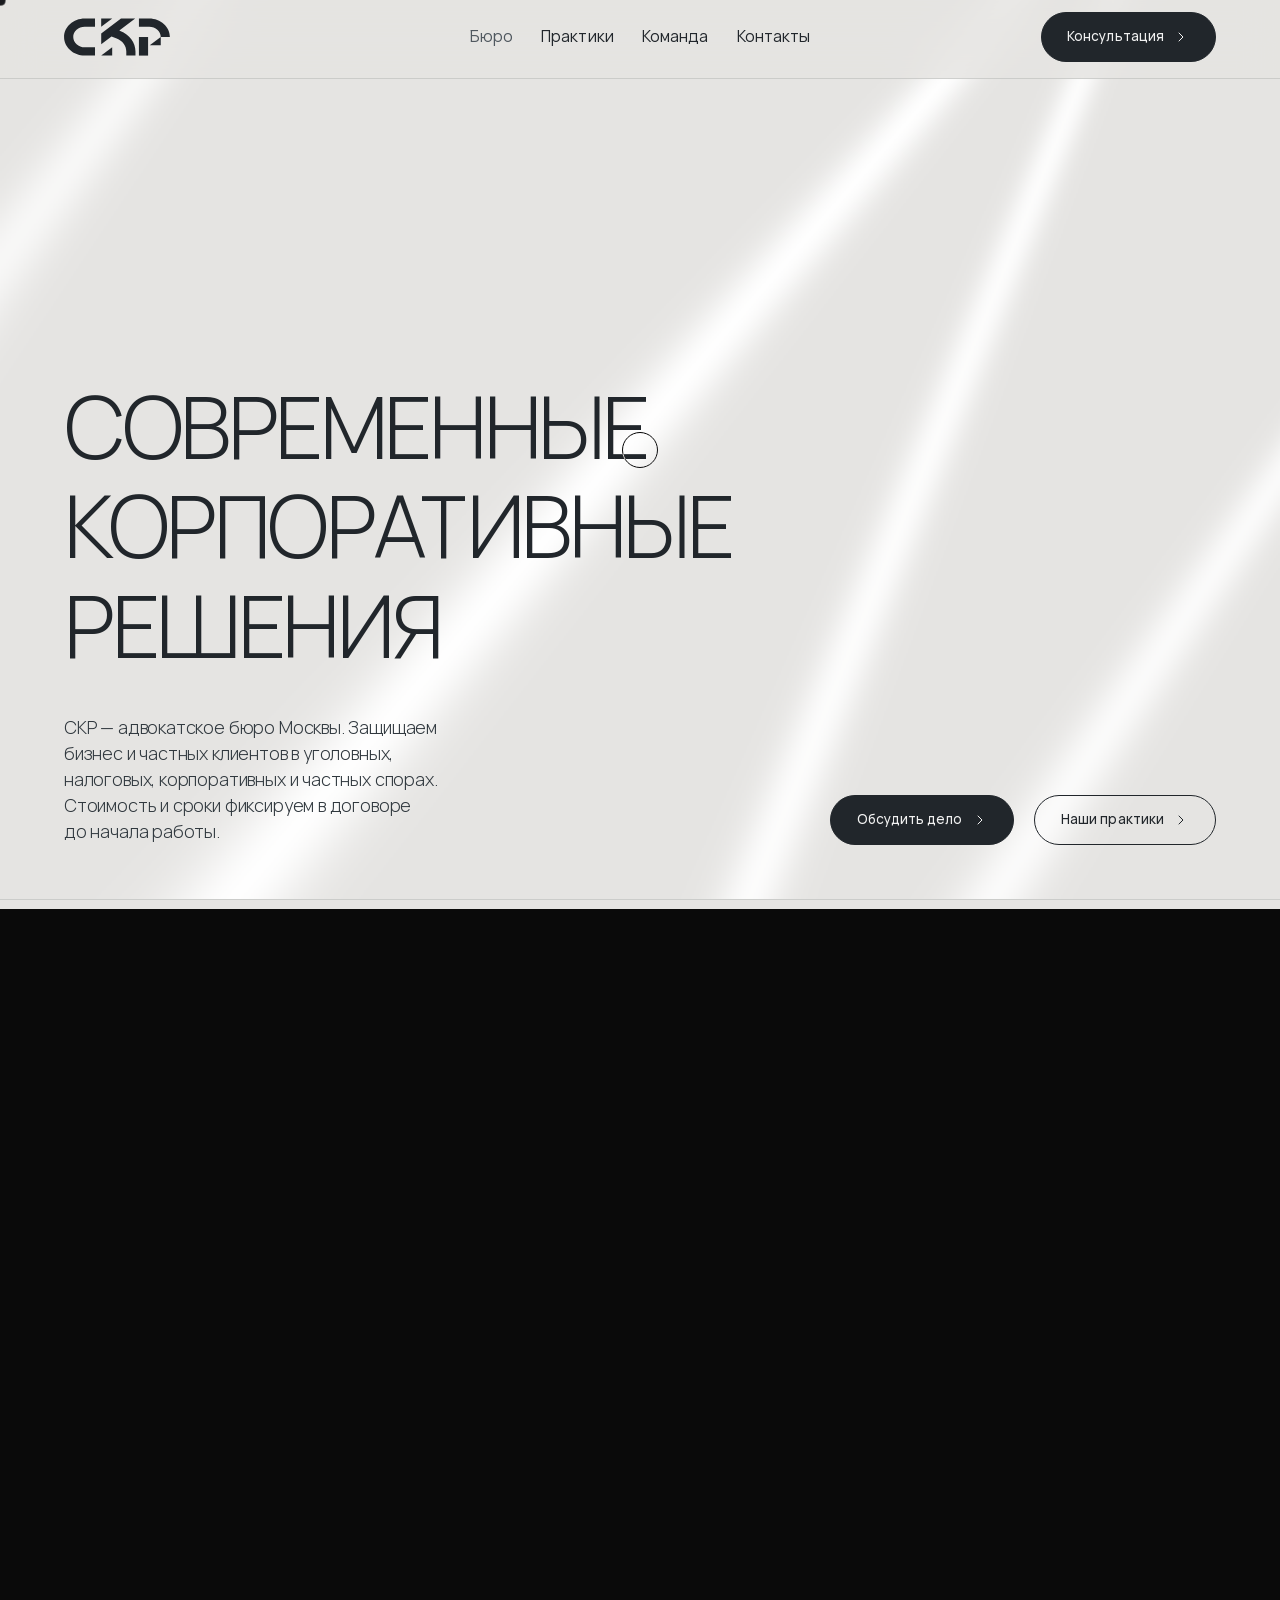
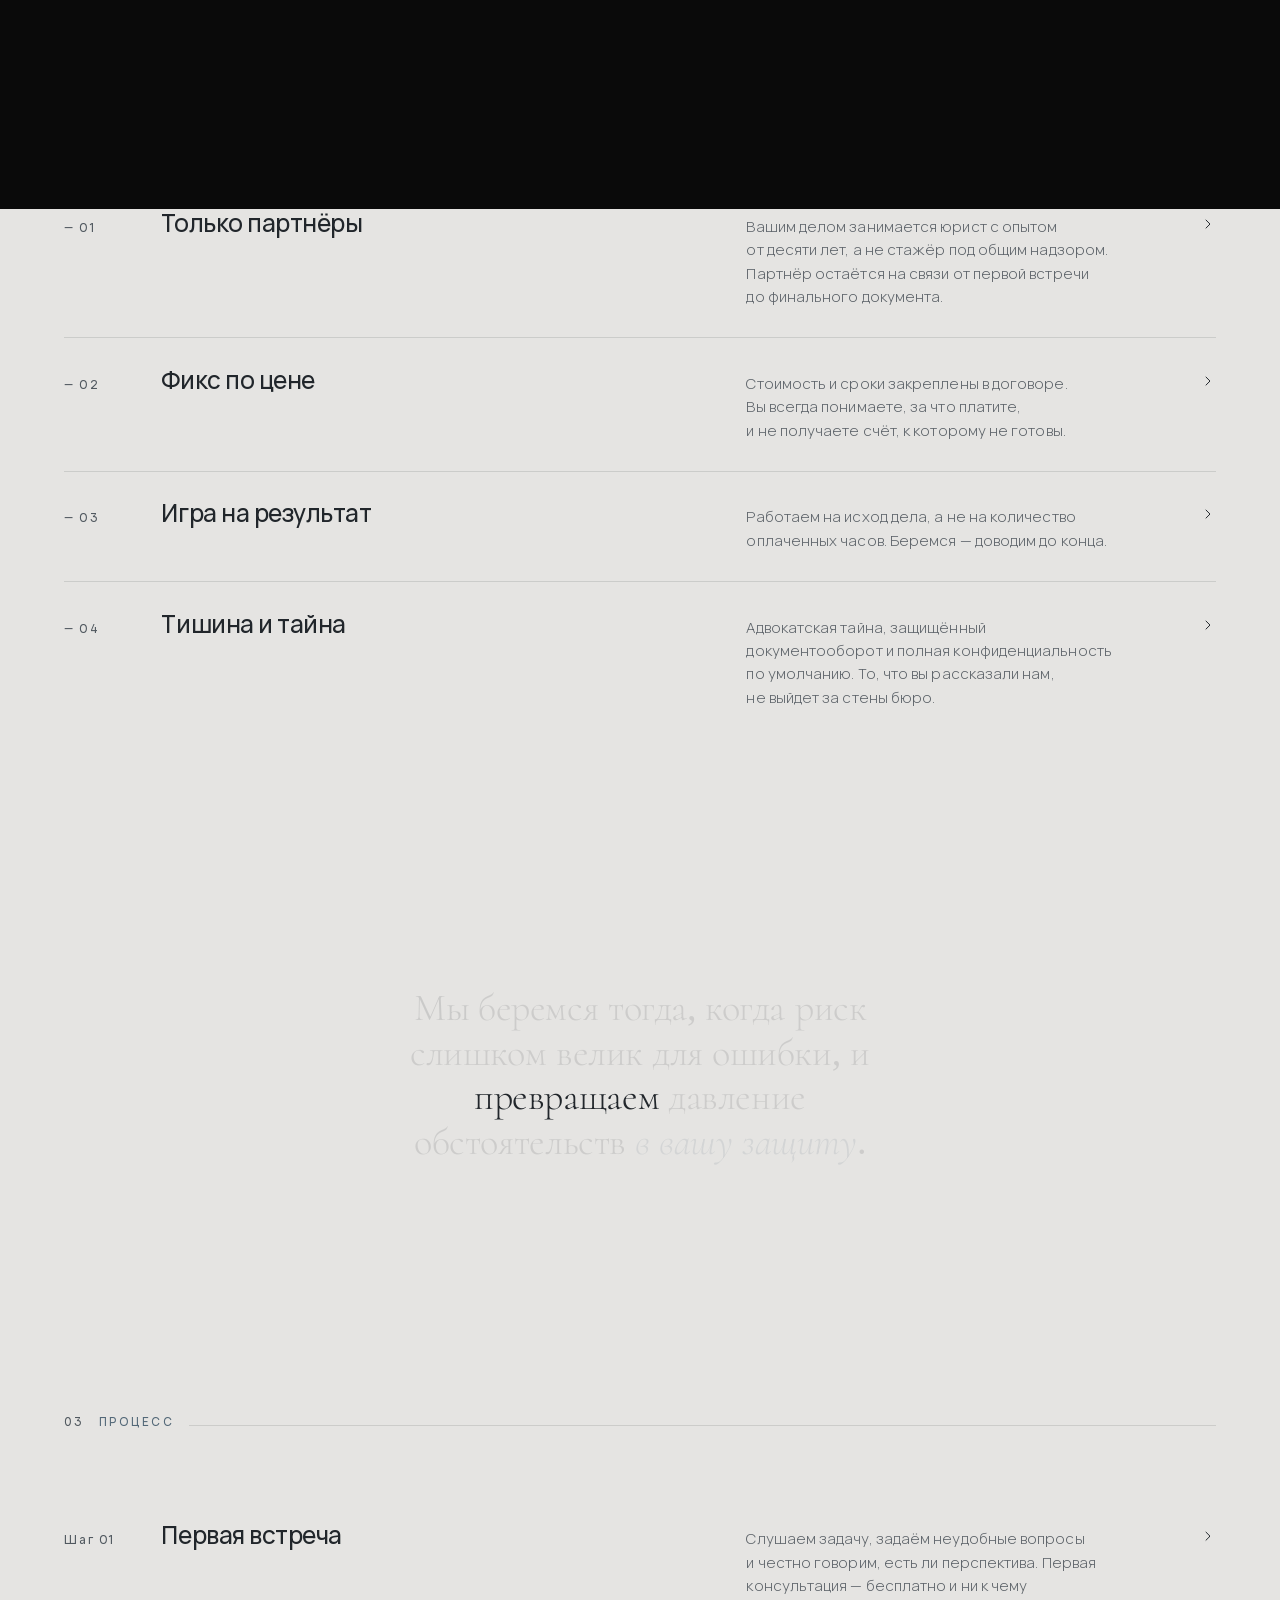
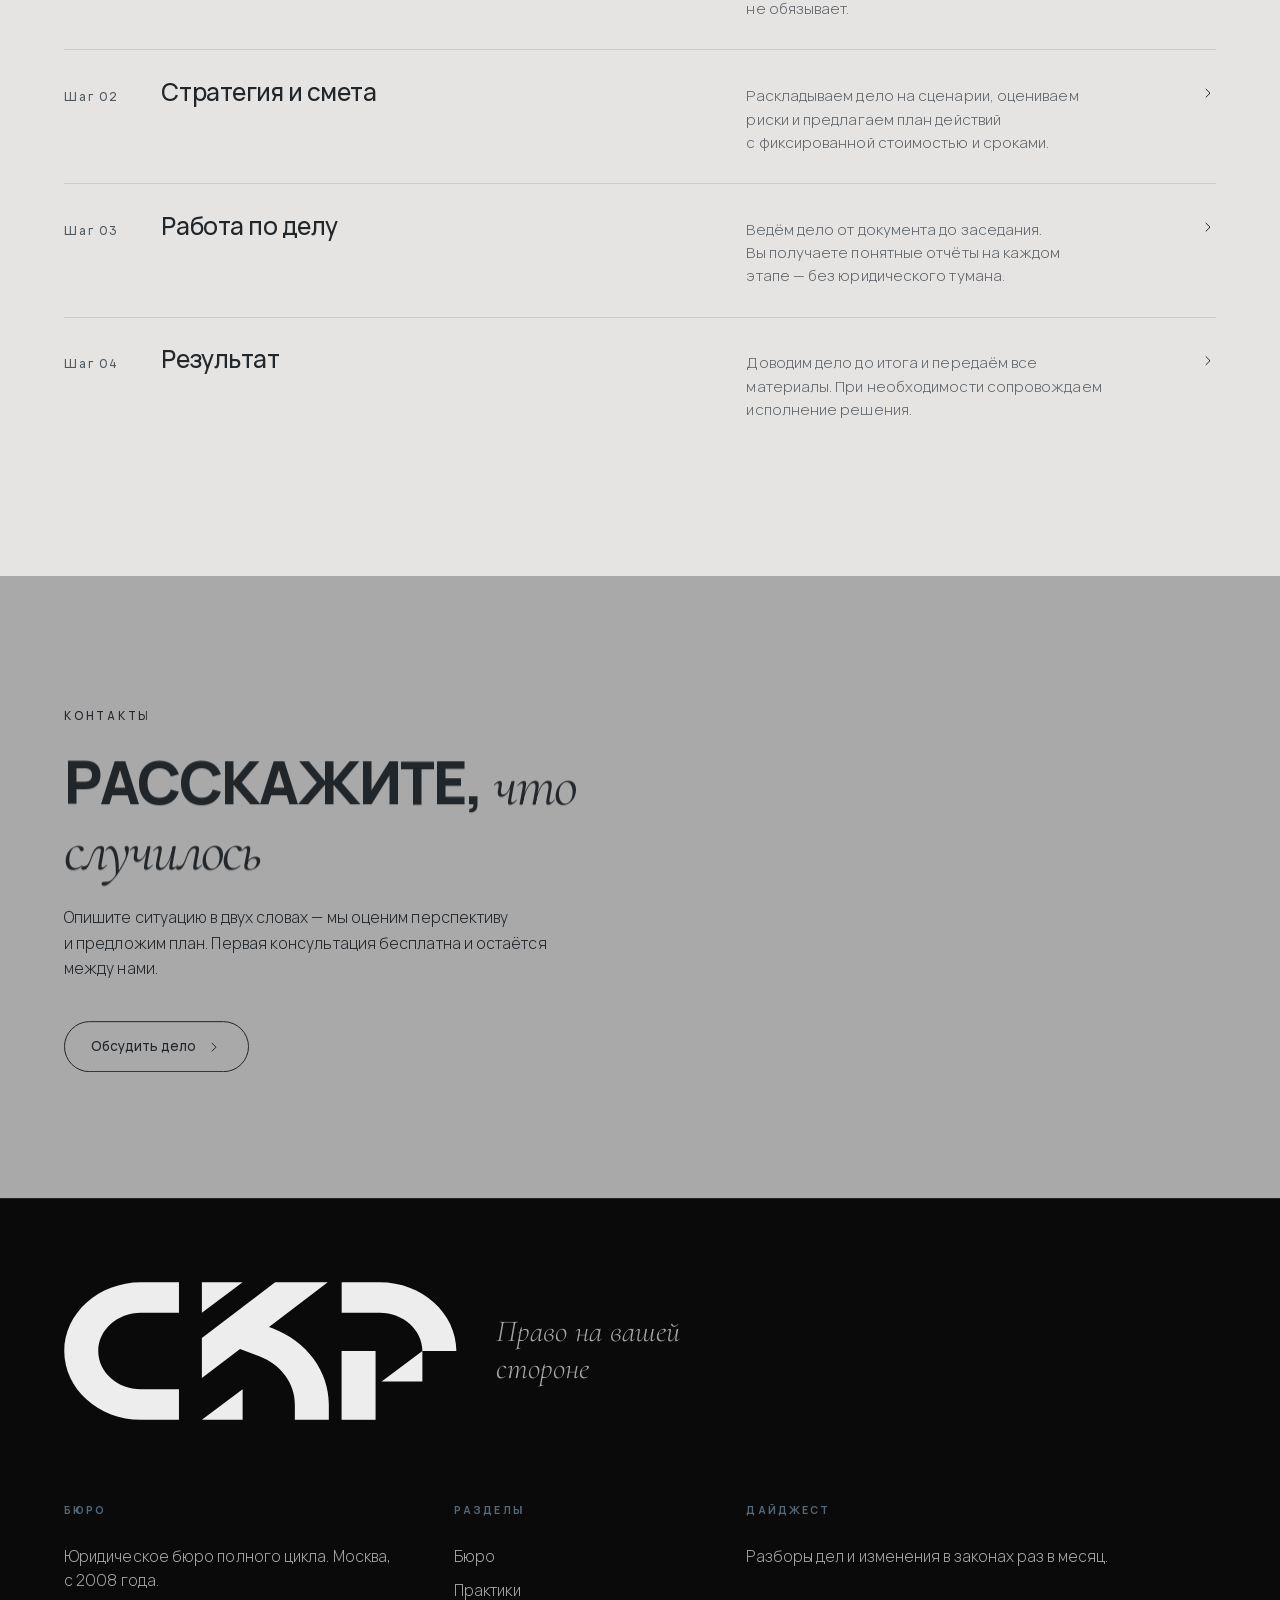
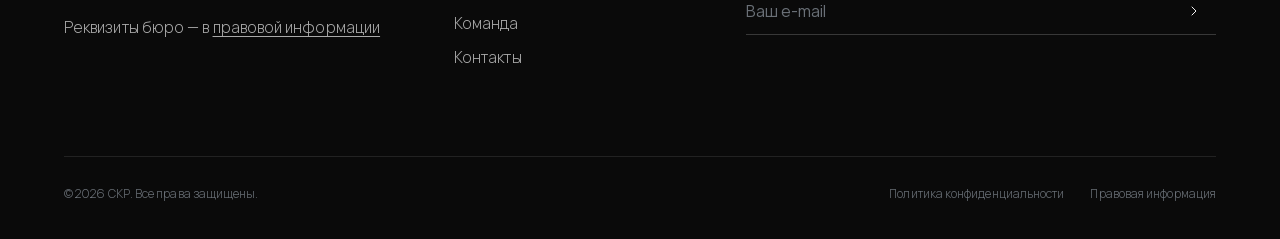
==== commit 7792b94f: "Soften daylight and center statistics with unified section headings" ====
--- a/index.html
+++ b/index.html
@@ -9,7 +9,7 @@
 <link rel="preload" href="assets/fonts/vela-200-800.woff2" as="font" type="font/woff2" crossorigin>
 <link rel="preload" href="assets/fonts/cormorant-300-700.woff2" as="font" type="font/woff2" crossorigin>
 <link rel="preload" href="assets/fonts/cormorant-300-700-italic.woff2" as="font" type="font/woff2" crossorigin>
-<link rel="stylesheet" href="assets/css/style.css?v=20261019-header-facts">
+<link rel="stylesheet" href="assets/css/style.css?v=20261019-centered-facts">
 </head>
 <body class="no-js">
 
@@ -145,25 +145,25 @@
 <div class="values" style="margin-top:0;">
 <div class="vrow cursor-target fx" data-fade>
 <span class="vn">— 01</span>
-<span class="vt">Только <span class="em">партнёры</span></span>
+<span class="vt">Только партнёры</span>
 <span class="vd">Вашим делом занимается юрист с&nbsp;опытом от&nbsp;десяти лет, а&nbsp;не&nbsp;стажёр под общим надзором. Партнёр остаётся на&nbsp;связи от&nbsp;первой встречи до&nbsp;финального документа.</span>
 <span class="va"><svg viewBox="0 0 24 24" width="16" height="16" fill="none" stroke="currentColor" stroke-width="1.5" stroke-linecap="round" stroke-linejoin="round" aria-hidden="true"><path d="m9 18 6-6-6-6"/></svg></span>
 </div>
 <div class="vrow cursor-target fx" data-fade>
 <span class="vn">— 02</span>
-<span class="vt">Фикс по&nbsp;<span class="em">цене</span></span>
+<span class="vt">Фикс по&nbsp;цене</span>
 <span class="vd">Стоимость и&nbsp;сроки закреплены в&nbsp;договоре. Вы&nbsp;всегда понимаете, за&nbsp;что платите, и&nbsp;не&nbsp;получаете счёт, к&nbsp;которому не&nbsp;готовы.</span>
 <span class="va"><svg viewBox="0 0 24 24" width="16" height="16" fill="none" stroke="currentColor" stroke-width="1.5" stroke-linecap="round" stroke-linejoin="round" aria-hidden="true"><path d="m9 18 6-6-6-6"/></svg></span>
 </div>
 <div class="vrow cursor-target fx" data-fade>
 <span class="vn">— 03</span>
-<span class="vt">Игра на&nbsp;<span class="em">результат</span></span>
+<span class="vt">Игра на&nbsp;результат</span>
 <span class="vd">Работаем на&nbsp;исход дела, а&nbsp;не&nbsp;на&nbsp;количество оплаченных часов. Беремся&nbsp;— доводим до&nbsp;конца.</span>
 <span class="va"><svg viewBox="0 0 24 24" width="16" height="16" fill="none" stroke="currentColor" stroke-width="1.5" stroke-linecap="round" stroke-linejoin="round" aria-hidden="true"><path d="m9 18 6-6-6-6"/></svg></span>
 </div>
 <div class="vrow cursor-target fx" data-fade>
 <span class="vn">— 04</span>
-<span class="vt">Тишина и&nbsp;<span class="em">тайна</span></span>
+<span class="vt">Тишина и&nbsp;тайна</span>
 <span class="vd">Адвокатская тайна, защищённый документооборот и&nbsp;полная конфиденциальность по&nbsp;умолчанию. То, что вы&nbsp;рассказали нам, не&nbsp;выйдет за&nbsp;стены бюро.</span>
 <span class="va"><svg viewBox="0 0 24 24" width="16" height="16" fill="none" stroke="currentColor" stroke-width="1.5" stroke-linecap="round" stroke-linejoin="round" aria-hidden="true"><path d="m9 18 6-6-6-6"/></svg></span>
 </div>
@@ -185,25 +185,25 @@
 <div class="values" style="margin-top:0;">
 <div class="vrow cursor-target fx" data-fade>
 <span class="vn">Шаг 01</span>
-<span class="vt">Первая <span class="em">встреча</span></span>
+<span class="vt">Первая встреча</span>
 <span class="vd">Слушаем задачу, задаём неудобные вопросы и&nbsp;честно говорим, есть&nbsp;ли перспектива. Первая консультация&nbsp;— бесплатно и&nbsp;ни&nbsp;к&nbsp;чему не&nbsp;обязывает.</span>
 <span class="va"><svg viewBox="0 0 24 24" width="16" height="16" fill="none" stroke="currentColor" stroke-width="1.5" stroke-linecap="round" stroke-linejoin="round" aria-hidden="true"><path d="m9 18 6-6-6-6"/></svg></span>
 </div>
 <div class="vrow cursor-target fx" data-fade>
 <span class="vn">Шаг 02</span>
-<span class="vt">Стратегия и&nbsp;<span class="em">смета</span></span>
+<span class="vt">Стратегия и&nbsp;смета</span>
 <span class="vd">Раскладываем дело на&nbsp;сценарии, оцениваем риски и&nbsp;предлагаем план действий с&nbsp;фиксированной стоимостью и&nbsp;сроками.</span>
 <span class="va"><svg viewBox="0 0 24 24" width="16" height="16" fill="none" stroke="currentColor" stroke-width="1.5" stroke-linecap="round" stroke-linejoin="round" aria-hidden="true"><path d="m9 18 6-6-6-6"/></svg></span>
 </div>
 <div class="vrow cursor-target fx" data-fade>
 <span class="vn">Шаг 03</span>
-<span class="vt">Работа по&nbsp;<span class="em">делу</span></span>
+<span class="vt">Работа по&nbsp;делу</span>
 <span class="vd">Ведём дело от&nbsp;документа до&nbsp;заседания. Вы&nbsp;получаете понятные отчёты на&nbsp;каждом этапе&nbsp;— без юридического тумана.</span>
 <span class="va"><svg viewBox="0 0 24 24" width="16" height="16" fill="none" stroke="currentColor" stroke-width="1.5" stroke-linecap="round" stroke-linejoin="round" aria-hidden="true"><path d="m9 18 6-6-6-6"/></svg></span>
 </div>
 <div class="vrow cursor-target fx" data-fade>
 <span class="vn">Шаг 04</span>
-<span class="vt"><span class="em">Результат</span></span>
+<span class="vt">Результат</span>
 <span class="vd">Доводим дело до&nbsp;итога и&nbsp;передаём все материалы. При необходимости сопровождаем исполнение решения.</span>
 <span class="va"><svg viewBox="0 0 24 24" width="16" height="16" fill="none" stroke="currentColor" stroke-width="1.5" stroke-linecap="round" stroke-linejoin="round" aria-hidden="true"><path d="m9 18 6-6-6-6"/></svg></span>
 </div>
@@ -271,7 +271,7 @@
 </div>
 </footer>
 
-<script src="assets/js/hero-bg.js?v=20261019-white-rays"></script>
+<script src="assets/js/hero-bg.js?v=20261019-soft-rays"></script>
 <script src="assets/js/vendor/gsap.min.js"></script>
 <script src="assets/js/vendor/ScrollTrigger.min.js"></script>
 <script src="assets/js/vendor/lenis.min.js"></script>
--- a/assets/css/style.css
+++ b/assets/css/style.css
@@ -129,8 +129,8 @@
 .hero--beige{background:var(--alabaster);color:var(--ink);isolation:isolate;border-bottom:1px solid var(--line);}
 /* Local white beams leave the surrounding grey surface unchanged. */
 .hero--beige::before{content:'';position:absolute;inset:0;z-index:0;pointer-events:none;background:
-  linear-gradient(128deg,transparent 33%,rgba(255,255,255,.85) 34% 35%,transparent 36%),
-  linear-gradient(117deg,transparent 60%,rgba(255,255,255,.75) 61% 62%,transparent 63%);}
+  linear-gradient(128deg,transparent 29%,rgba(255,255,255,.12) 32%,rgba(255,255,255,.85) 34.5%,rgba(255,255,255,.12) 37%,transparent 40%),
+  linear-gradient(117deg,transparent 56%,rgba(255,255,255,.1) 59%,rgba(255,255,255,.75) 61.5%,rgba(255,255,255,.1) 64%,transparent 67%);}
 .hero--beige .hero__h{position:relative;z-index:1;}
 .hero--beige .hero__bg.is-ready{opacity:1;}
 .hero--beige .hero__lead{color:#30383E;}
@@ -193,7 +193,7 @@
 .vrow{display:grid;grid-template-columns:repeat(12,1fr);column-gap:var(--gap);align-items:baseline;padding-block:clamp(26px,3.2vh,38px);border-bottom:1px solid var(--line);}
 .vrow .vn{grid-column:1/2;font-size:.74rem;letter-spacing:.16em;color:var(--text-muted);font-weight:500;}
 .vrow .vt{grid-column:2/6;font-weight:500;font-size:clamp(1.15rem,1.9vw,1.65rem);letter-spacing:-.02em;line-height:1.06;}
-.vrow .vt .em{font-family:var(--serif);font-style:italic;font-weight:400;color:var(--slate);}
+.values .vrow:last-child{border-bottom:0;}
 .vrow .vd{grid-column:8/12;font-size:.94rem;color:#5e646a;line-height:1.55;max-width:46ch;}
 .vrow .va{grid-column:12/13;justify-self:end;opacity:.32;transition:transform .5s var(--ease),opacity .5s;}
 .vrow:hover .va{transform:translateX(5px);opacity:1;}
@@ -395,9 +395,9 @@
 .facts{display:grid;grid-template-columns:repeat(2,minmax(0,1fr));column-gap:var(--gap);row-gap:44px;margin-top:clamp(48px,7vh,90px);}
 @media(min-width:680px){.facts{grid-template-columns:repeat(3,minmax(0,1fr));}}
 @media(min-width:1100px){.facts{grid-template-columns:repeat(5,minmax(0,1fr));}}
-.fact{min-width:0;}
+.fact{min-width:0;text-align:center;display:flex;flex-direction:column;align-items:center;}
 .fact__n{font-family:var(--sans);font-weight:800;font-size:clamp(1.8rem,2.8vw,3rem);letter-spacing:-.03em;line-height:1;text-transform:uppercase;font-variant-numeric:tabular-nums;}
-.fact__l{font-size:.85rem;color:#5e646a;margin-top:12px;line-height:1.5;max-width:22ch;}
+.fact__l{font-size:.85rem;color:#5e646a;margin:12px auto 0;line-height:1.5;max-width:22ch;}
 
 /* --- CTA band (Steel Grey) --- */
 .cta{background:var(--grey);color:var(--ink);padding-block:clamp(96px,14vh,190px);}
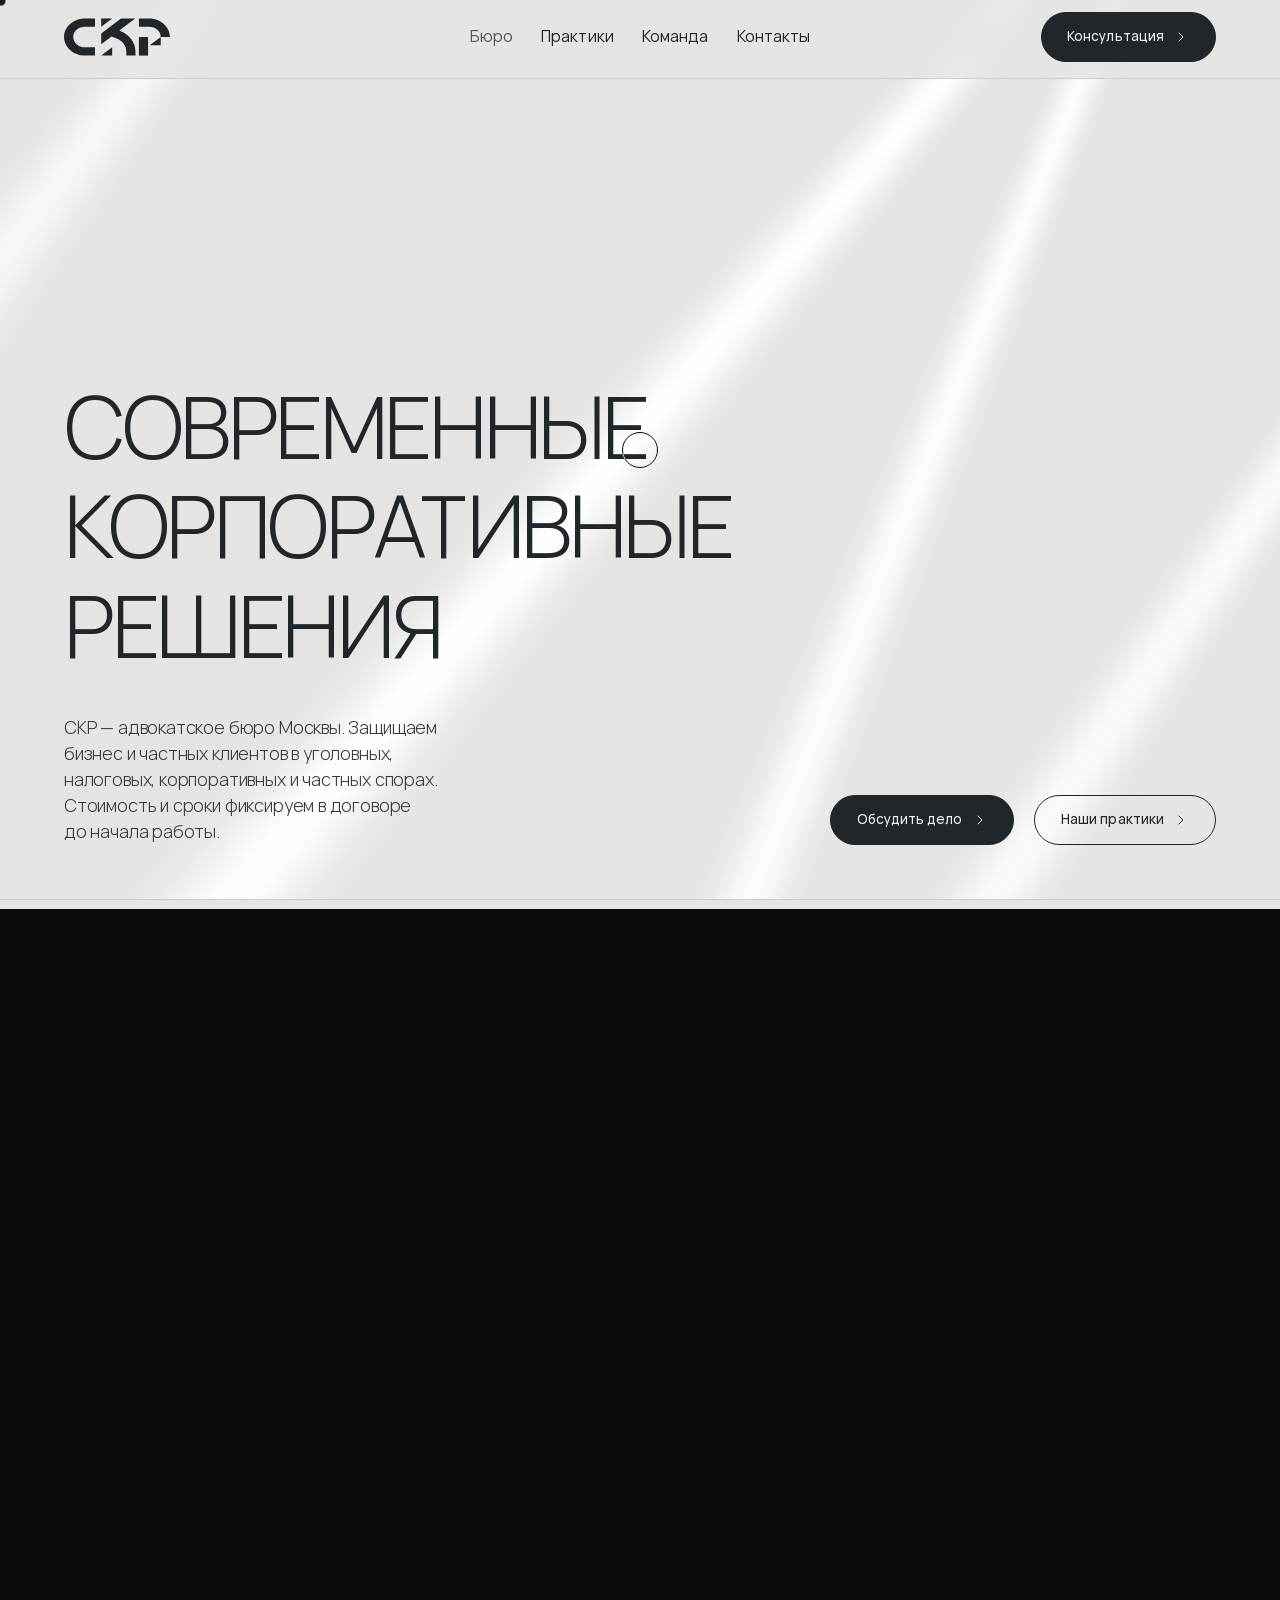
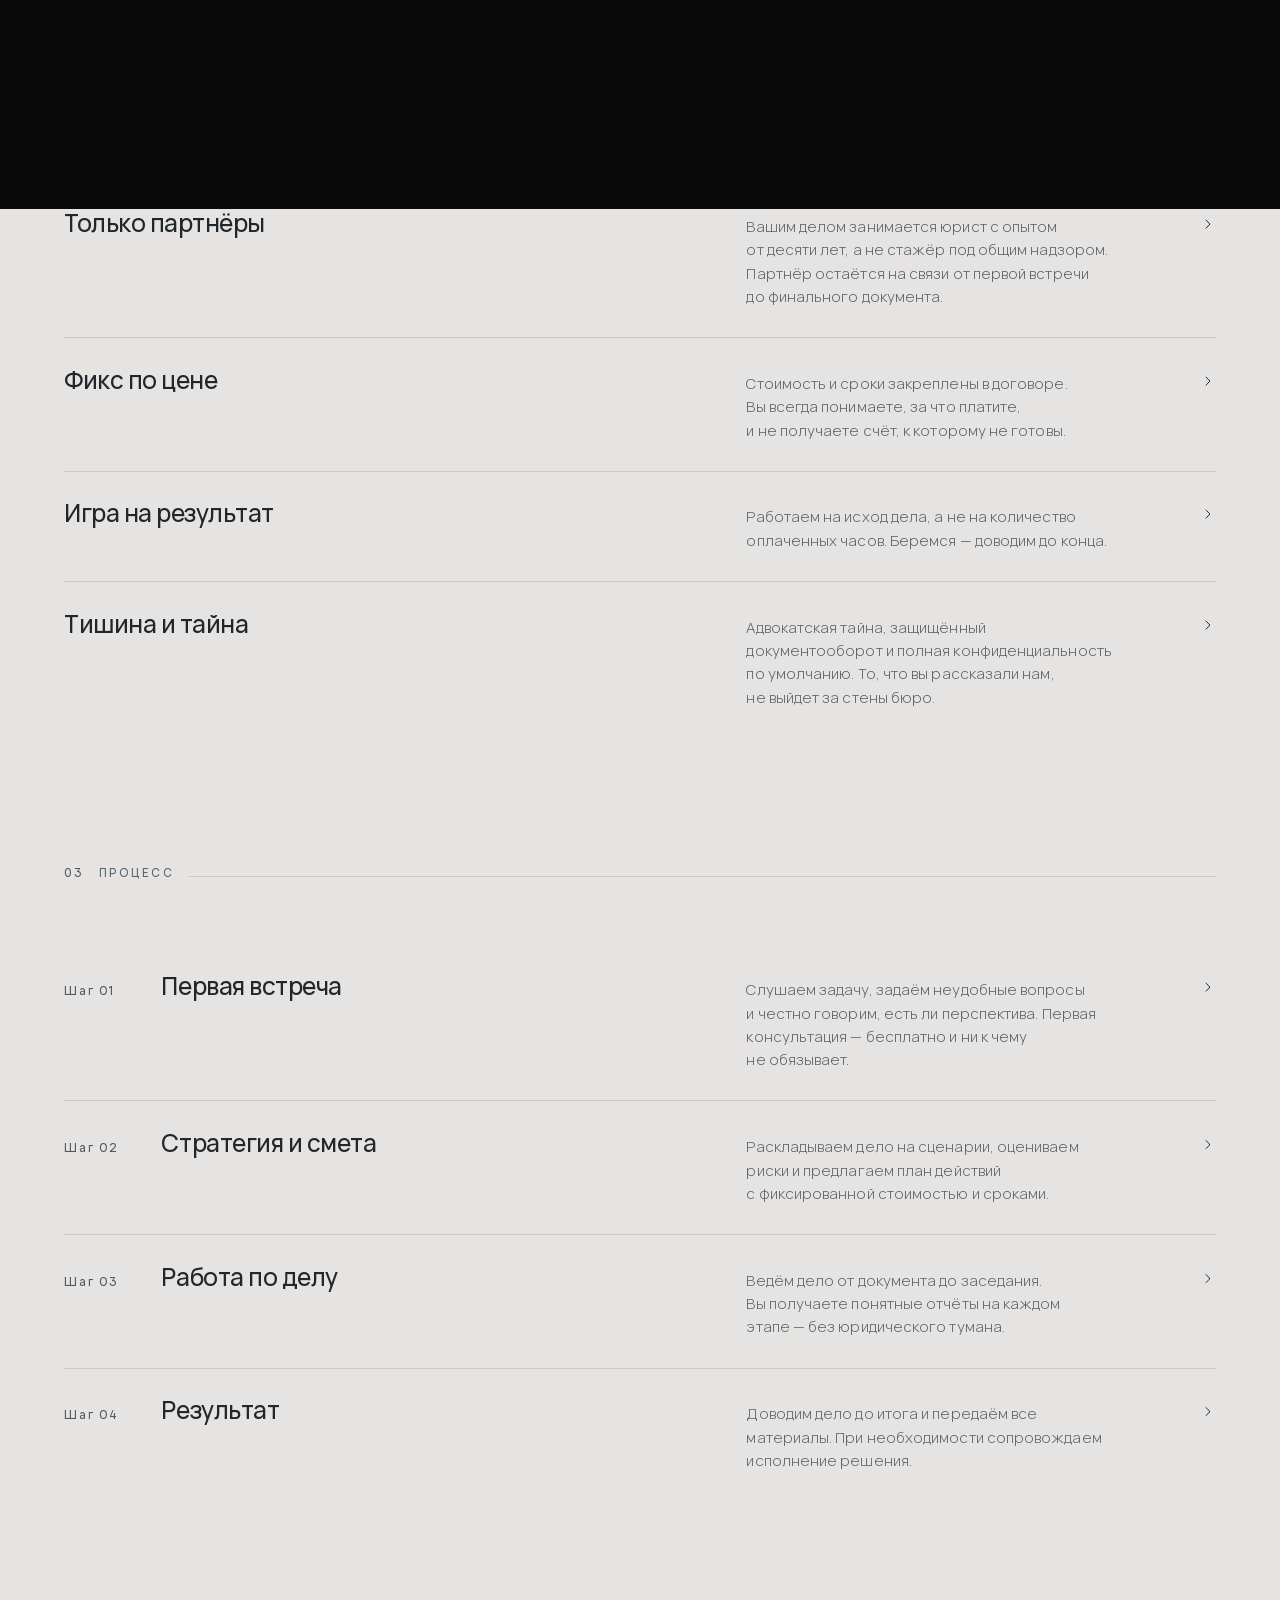
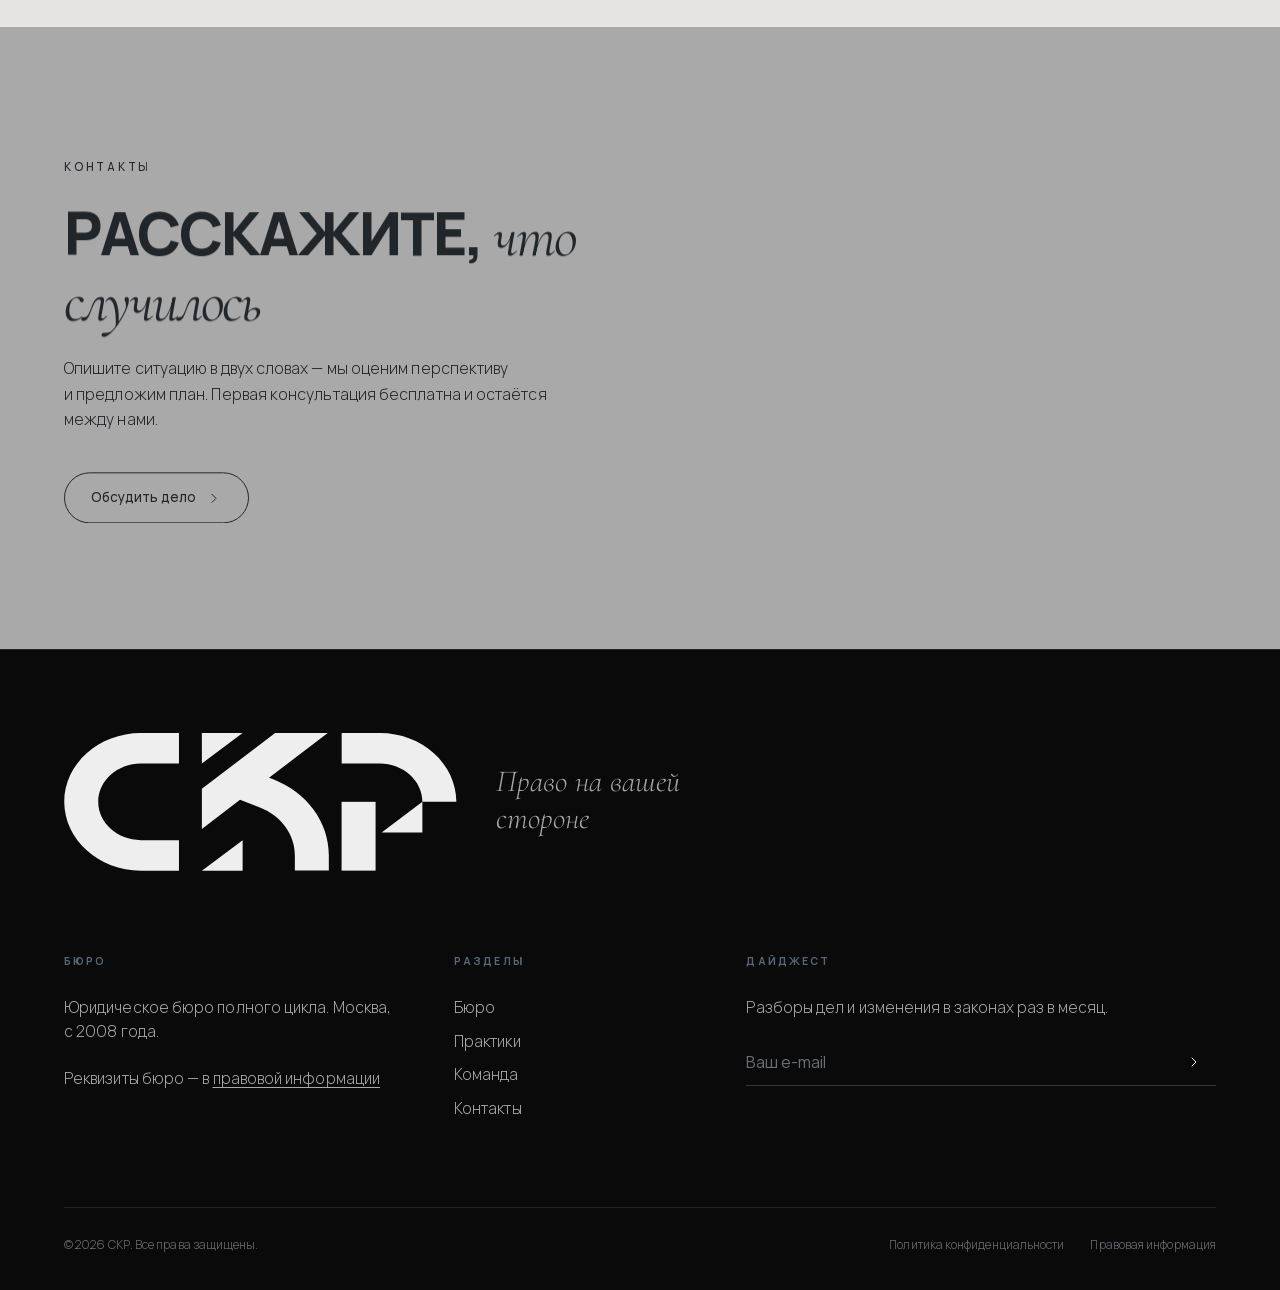
==== commit 3529c616: "Simplify page introductions and unify light main headings" ====
--- a/index.html
+++ b/index.html
@@ -9,7 +9,7 @@
 <link rel="preload" href="assets/fonts/vela-200-800.woff2" as="font" type="font/woff2" crossorigin>
 <link rel="preload" href="assets/fonts/cormorant-300-700.woff2" as="font" type="font/woff2" crossorigin>
 <link rel="preload" href="assets/fonts/cormorant-300-700-italic.woff2" as="font" type="font/woff2" crossorigin>
-<link rel="stylesheet" href="assets/css/style.css?v=20261019-centered-facts">
+<link rel="stylesheet" href="assets/css/style.css?v=20261019-light-titles">
 </head>
 <body class="no-js">
 
@@ -136,7 +136,7 @@
 </section>
 
 <!-- ===================== PRINCIPLES — 1.4 ===================== -->
-<section class="pad full" id="principles" style="padding-top:0;padding-bottom:0;">
+<section class="pad full" id="principles" style="padding-top:0;">
 <div class="sec-head fx" data-fade>
 <span class="idx">02</span>
 <span class="kicker">Принципы</span>
@@ -144,35 +144,26 @@
 </div>
 <div class="values" style="margin-top:0;">
 <div class="vrow cursor-target fx" data-fade>
-<span class="vn">— 01</span>
 <span class="vt">Только партнёры</span>
 <span class="vd">Вашим делом занимается юрист с&nbsp;опытом от&nbsp;десяти лет, а&nbsp;не&nbsp;стажёр под общим надзором. Партнёр остаётся на&nbsp;связи от&nbsp;первой встречи до&nbsp;финального документа.</span>
 <span class="va"><svg viewBox="0 0 24 24" width="16" height="16" fill="none" stroke="currentColor" stroke-width="1.5" stroke-linecap="round" stroke-linejoin="round" aria-hidden="true"><path d="m9 18 6-6-6-6"/></svg></span>
 </div>
 <div class="vrow cursor-target fx" data-fade>
-<span class="vn">— 02</span>
 <span class="vt">Фикс по&nbsp;цене</span>
 <span class="vd">Стоимость и&nbsp;сроки закреплены в&nbsp;договоре. Вы&nbsp;всегда понимаете, за&nbsp;что платите, и&nbsp;не&nbsp;получаете счёт, к&nbsp;которому не&nbsp;готовы.</span>
 <span class="va"><svg viewBox="0 0 24 24" width="16" height="16" fill="none" stroke="currentColor" stroke-width="1.5" stroke-linecap="round" stroke-linejoin="round" aria-hidden="true"><path d="m9 18 6-6-6-6"/></svg></span>
 </div>
 <div class="vrow cursor-target fx" data-fade>
-<span class="vn">— 03</span>
 <span class="vt">Игра на&nbsp;результат</span>
 <span class="vd">Работаем на&nbsp;исход дела, а&nbsp;не&nbsp;на&nbsp;количество оплаченных часов. Беремся&nbsp;— доводим до&nbsp;конца.</span>
 <span class="va"><svg viewBox="0 0 24 24" width="16" height="16" fill="none" stroke="currentColor" stroke-width="1.5" stroke-linecap="round" stroke-linejoin="round" aria-hidden="true"><path d="m9 18 6-6-6-6"/></svg></span>
 </div>
 <div class="vrow cursor-target fx" data-fade>
-<span class="vn">— 04</span>
 <span class="vt">Тишина и&nbsp;тайна</span>
 <span class="vd">Адвокатская тайна, защищённый документооборот и&nbsp;полная конфиденциальность по&nbsp;умолчанию. То, что вы&nbsp;рассказали нам, не&nbsp;выйдет за&nbsp;стены бюро.</span>
 <span class="va"><svg viewBox="0 0 24 24" width="16" height="16" fill="none" stroke="currentColor" stroke-width="1.5" stroke-linecap="round" stroke-linejoin="round" aria-hidden="true"><path d="m9 18 6-6-6-6"/></svg></span>
 </div>
 </div>
-</section>
-
-<!-- ===================== MANIFESTO — full-screen statement ===================== -->
-<section class="manifesto full" id="manifesto">
-<p class="statement manifesto__t" data-words>Мы&nbsp;беремся тогда, когда риск слишком велик для&nbsp;ошибки, и&nbsp;превращаем давление обстоятельств <span class="em">в&nbsp;вашу защиту</span>.</p>
 </section>
 
 <!-- ===================== PROCESS — 1.5 ===================== -->
--- a/assets/css/style.css
+++ b/assets/css/style.css
@@ -274,8 +274,7 @@
 .contacts .kicker{color:var(--slate);}
 .ct__head{grid-column:1/13;margin-bottom:clamp(48px,8vh,90px);}
 @media(min-width:760px){.ct__head{grid-column:1/10;}}
-.ct__head h1{font-family:var(--sans);font-weight:800;text-transform:uppercase;font-size:var(--fs-h2);line-height:var(--lh-tight);letter-spacing:-.04em;}
-.ct__head h1 .em{font-family:var(--serif);font-style:italic;font-weight:400;text-transform:none;color:var(--slate);}
+.ct__head h1{font-family:var(--sans);font-weight:300;text-transform:uppercase;font-size:var(--fs-h2);line-height:var(--lh-tight);letter-spacing:-.04em;}
 .ct__body{align-items:stretch;row-gap:48px;}
 .ct__info{grid-column:1/13;}
 .ct__map{grid-column:1/13;}
@@ -413,11 +412,10 @@
 /* --- practices page: detailed blocks --- */
 .pdetails{padding-block:calc(var(--hdr-h) + clamp(72px,10vh,130px)) clamp(72px,10vh,130px);}
 .pdetails__intro{max-width:48rem;margin:-20px 0 clamp(56px,8vh,96px);}
-.pdetails__intro h1{font-family:var(--sans);font-size:var(--fs-h2);font-weight:800;line-height:var(--lh-tight);letter-spacing:-.04em;text-transform:uppercase;max-width:15ch;}
-.pdetails__intro h1 span{font-family:var(--serif);font-style:italic;font-weight:400;text-transform:none;color:var(--slate);}
+.pdetails__intro h1{font-family:var(--sans);font-size:var(--fs-h2);font-weight:300;line-height:var(--lh-tight);letter-spacing:-.04em;text-transform:uppercase;max-width:24ch;}
+.pdetails__intro h1 span{display:block;}
 .pdetails__intro p{max-width:48ch;margin-top:22px;color:var(--text-muted);line-height:1.6;}
 .pdetail{display:grid;grid-template-columns:repeat(12,minmax(0,1fr));column-gap:var(--gap);row-gap:26px;padding-block:clamp(48px,7vh,84px);border-top:1px solid var(--line-on);}
-.pdetail:last-of-type{border-bottom:1px solid var(--line-on);}
 .pd__head{grid-column:1/13;}
 .pd__body{grid-column:1/13;}
 @media(min-width:1024px){.pd__head{grid-column:1/7;}.pd__body{grid-column:8/13;}}
@@ -432,7 +430,7 @@
 
 /* --- team page extras --- */
 .mem__bio{font-size:.85rem;color:var(--text-muted);font-weight:400;line-height:1.55;margin-top:10px;max-width:30ch;}
-.team-photo{grid-column:1/13;margin-top:clamp(48px,7vh,90px);}
+.team-photo{grid-column:1/13;margin-top:0;}
 .team-photo .ph{position:relative;aspect-ratio:16/9;overflow:hidden;background:#dcdbd9;}
 @media(max-width:680px){.team-photo .ph{aspect-ratio:4/3;}}
 .team-photo img{width:100%;height:100%;object-fit:cover;object-position:center bottom;filter:grayscale(1) contrast(1.03);}
@@ -471,6 +469,7 @@
 /* --- privacy / document page --- */
 .doc{max-width:72ch;}
 .doc h1,.doc h2{font-family:var(--sans);font-weight:800;text-transform:uppercase;font-size:clamp(1.6rem,3vw,2.6rem);letter-spacing:-.03em;line-height:var(--lh-tight);margin-bottom:28px;}
+.doc h1{font-weight:300;}
 .doc h3{font-weight:500;font-size:1.15rem;letter-spacing:-.01em;margin:40px 0 12px;}
 .doc p,.doc li{font-size:var(--fs-body);line-height:1.62;color:#5e646a;font-weight:300;}
 .doc ul{padding-left:1.2em;margin-top:10px;}
@@ -512,3 +511,8 @@
 @media(max-width:680px){
   .hero--beige{min-height:0;padding-top:calc(var(--hdr-h) + 64px);}
 }
+
+/* Principle titles take the space previously used by row numbers. */
+@media(min-width:821px){#principles .vt{grid-column:1/6;}}
+.hero--team{padding-bottom:clamp(32px,4vh,56px);}
+@media(min-width:881px){.hero--team h1 .row i{white-space:nowrap;}}
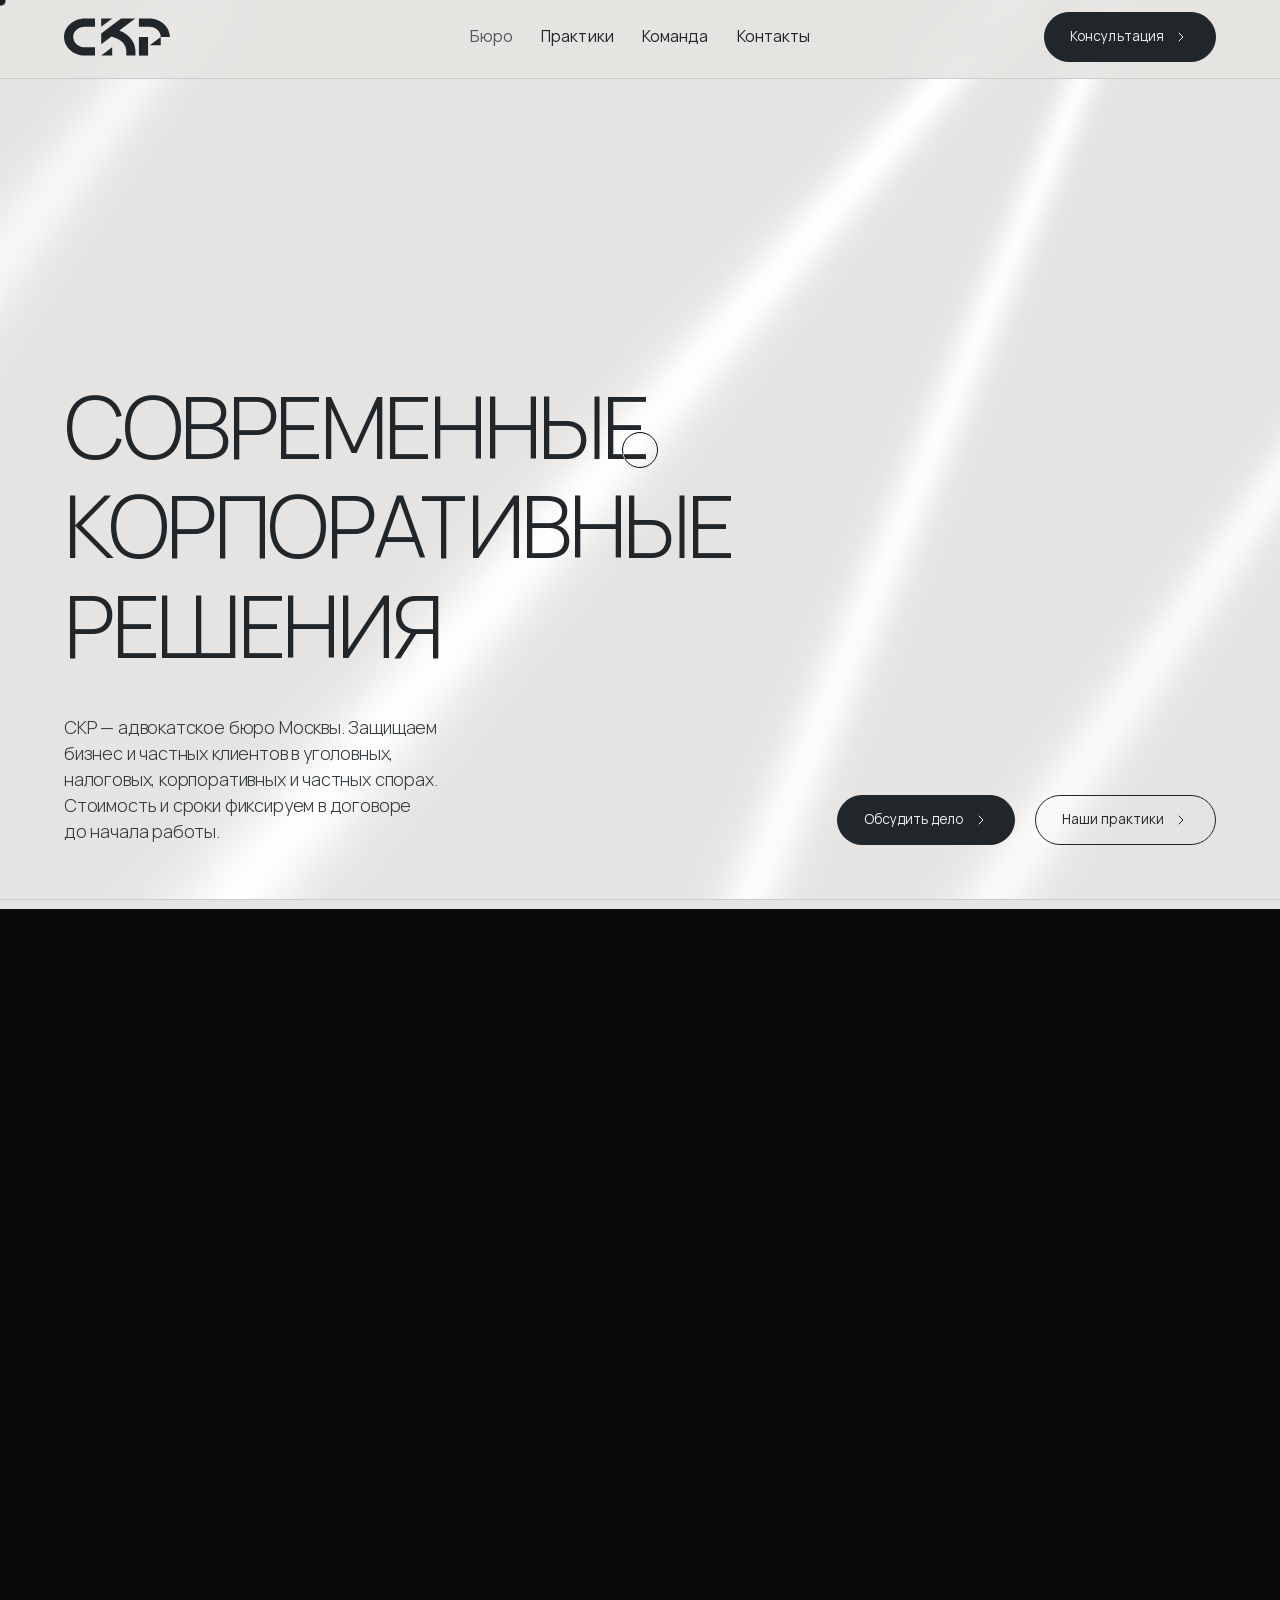
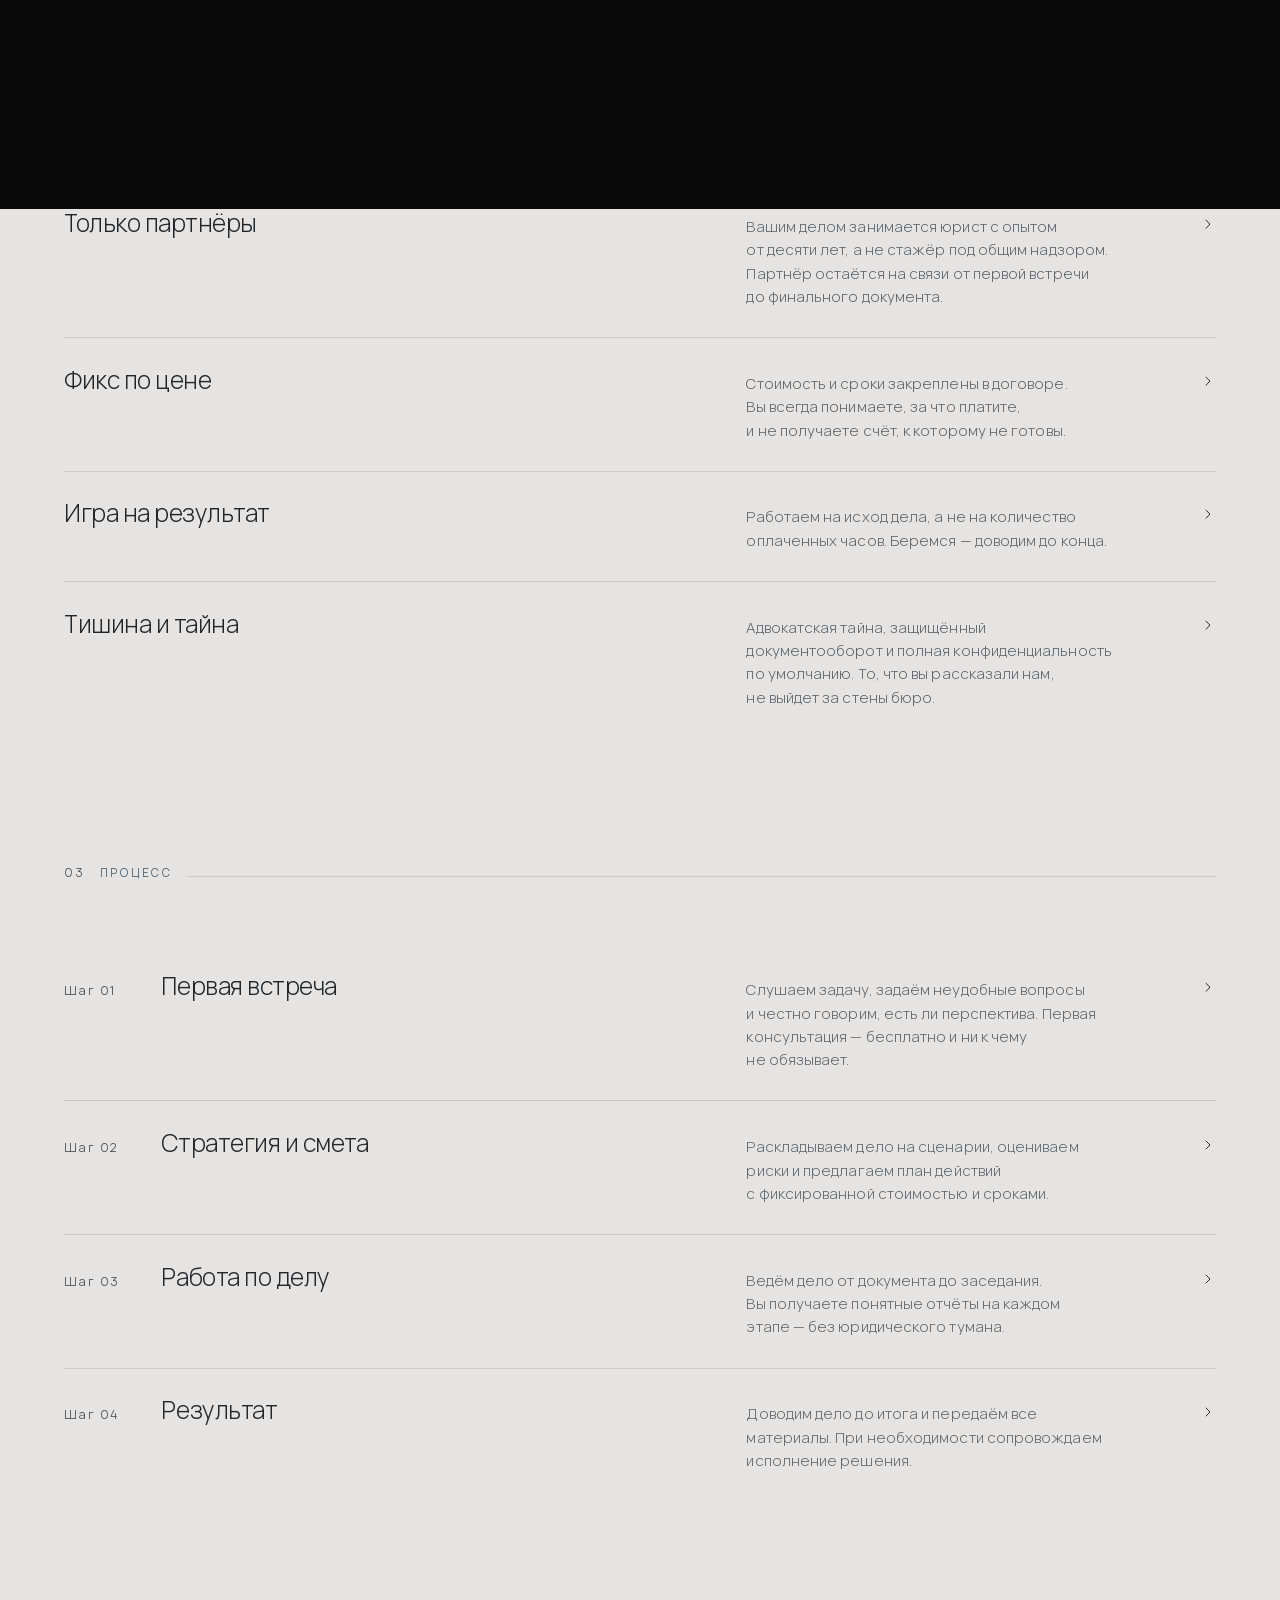
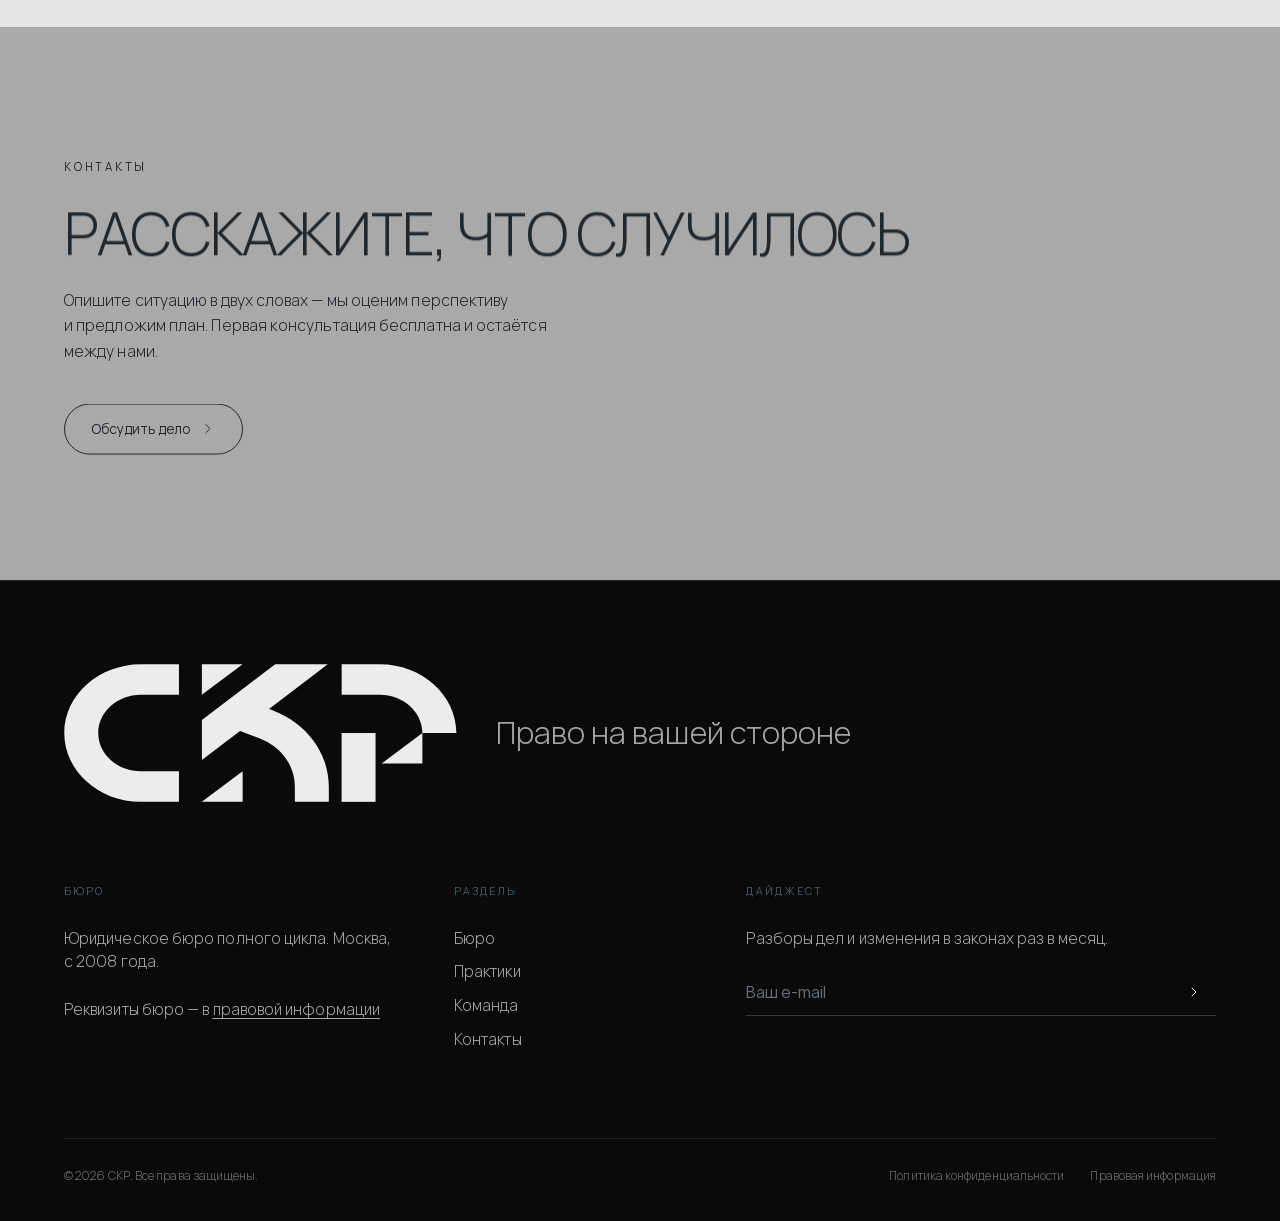
==== commit 07223f1d: "Use light sans typography throughout and compact the team hero" ====
--- a/index.html
+++ b/index.html
@@ -7,9 +7,7 @@
 <meta name="description" content="СКР — бутиковое юридическое бюро полного цикла из Москвы. Работаем с 2008 года с бизнесом и частными клиентами там, где цена ошибки слишком высока.">
 <link rel="icon" type="image/svg+xml" href="assets/img/favicon.svg">
 <link rel="preload" href="assets/fonts/vela-200-800.woff2" as="font" type="font/woff2" crossorigin>
-<link rel="preload" href="assets/fonts/cormorant-300-700.woff2" as="font" type="font/woff2" crossorigin>
-<link rel="preload" href="assets/fonts/cormorant-300-700-italic.woff2" as="font" type="font/woff2" crossorigin>
-<link rel="stylesheet" href="assets/css/style.css?v=20261019-light-titles">
+<link rel="stylesheet" href="assets/css/style.css?v=20261019-all-light">
 </head>
 <body class="no-js">
 
@@ -204,7 +202,7 @@
 <!-- ===================== CTA — 1.7 ===================== -->
 <section class="cta full">
 <span class="kicker fx" data-fade>Контакты</span>
-<h2 class="cta__h fx" data-fade>Расскажите, <span class="em">что случилось</span></h2>
+<h2 class="cta__h fx" data-fade>Расскажите, что случилось</h2>
 <p class="cta__p fx" data-fade>Опишите ситуацию в&nbsp;двух словах&nbsp;— мы&nbsp;оценим перспективу и&nbsp;предложим план. Первая консультация бесплатна и&nbsp;остаётся между нами.</p>
 <div class="cta__act fx" data-fade>
 <a href="kontakty.html" class="btn cursor-target"><span class="lbl">Обсудить дело</span><span class="arr" aria-hidden="true"><svg viewBox="0 0 24 24" width="16" height="16" fill="none" stroke="currentColor" stroke-width="1.5" stroke-linecap="round" stroke-linejoin="round" aria-hidden="true"><path d="m9 18 6-6-6-6"/></svg></span></a>
--- a/assets/css/style.css
+++ b/assets/css/style.css
@@ -1,8 +1,6 @@
 
 /* ============================================================ FONTS */
 @font-face{font-family:'Vela';src:url('../fonts/vela-200-800.woff2') format('woff2');font-weight:200 800;font-display:swap;font-style:normal;}
-@font-face{font-family:'Cormorant';src:url('../fonts/cormorant-300-700.woff2') format('woff2');font-weight:300 700;font-display:swap;font-style:normal;}
-@font-face{font-family:'Cormorant';src:url('../fonts/cormorant-300-700-italic.woff2') format('woff2');font-weight:300 700;font-display:swap;font-style:italic;}
 
 /* ============================================================ TOKENS */
 :root{
@@ -10,7 +8,7 @@
   --alabaster:#E5E4E2; --paper:#F1F1F1;
   --hero-surface:var(--alabaster);
   --text-muted:#50585f;
-  --accent:#536878;                 /* brand accent = slate, same as the "конвейер" serif accent */
+  --accent:#536878;                 /* brand accent */
   --line:rgba(33,38,43,.13); --line-on:rgba(241,241,241,.14);
 
   /* full-width gutters: scale with viewport, generous on large screens */
@@ -20,7 +18,7 @@
   /* MODULAR TYPE SCALE  (UX: controlled, ~1.25 ratio, capped on huge screens) */
   --fs-display:clamp(2.9rem,7.2vw,7.2rem);   /* hero / footer mark */
   --fs-h2:clamp(2.2rem,4.6vw,4.4rem);        /* section titles */
-  --fs-statement:clamp(1.7rem,3.6vw,3.4rem); /* big serif statements */
+  --fs-statement:clamp(1.7rem,3.6vw,3.4rem); /* large statements */
   --fs-h3:clamp(1.6rem,2.8vw,2.6rem);        /* practice titles */
   --fs-lead:clamp(1.05rem,1.4vw,1.35rem);
   --fs-body:16px;
@@ -28,13 +26,14 @@
 
   --lh-display:0.98; --lh-tight:1.04;
 
-  --serif:'Cormorant',Georgia,serif;
   --sans:'Vela',-apple-system,sans-serif;
   --ease:cubic-bezier(.22,1,.36,1);
   --hdr-h:calc(clamp(64px,7.5vh,84px) + 10px);
 }
 
 *{margin:0;padding:0;box-sizing:border-box;}
+h1,h2,h3,h4,h5,h6{font-weight:300;}
+strong,b{font-weight:400;}
 html{-webkit-font-smoothing:antialiased;text-rendering:optimizeLegibility;}
 html.lenis,html.lenis body{height:auto;}
 .lenis.lenis-smooth{scroll-behavior:auto!important;}
@@ -62,11 +61,11 @@
 [id]{scroll-margin-top:calc(var(--hdr-h) + 24px);}
 
 /* ============================================================ TYPE HELPERS */
-.kicker{font-size:var(--fs-cap);font-weight:500;letter-spacing:.24em;text-transform:uppercase;color:var(--slate);}
+.kicker{font-size:var(--fs-cap);font-weight:400;letter-spacing:.24em;text-transform:uppercase;color:var(--slate);}
 .kicker--mute{color:var(--grey);}
-.idx{font-size:var(--fs-cap);font-weight:500;letter-spacing:.2em;color:var(--text-muted);}
-.h-disp{font-family:var(--sans);font-weight:800;text-transform:uppercase;letter-spacing:-.035em;line-height:var(--lh-display);}
-.serif-it{font-family:var(--serif);font-style:italic;font-weight:400;letter-spacing:-.005em;text-transform:none;color:var(--slate);}
+.idx{font-size:var(--fs-cap);font-weight:400;letter-spacing:.2em;color:var(--text-muted);}
+.h-disp{font-family:var(--sans);font-weight:300;text-transform:uppercase;letter-spacing:-.035em;line-height:var(--lh-display);}
+.serif-it{font-family:var(--sans);font-style:normal;font-weight:400;letter-spacing:-.005em;text-transform:none;color:var(--slate);}
 .lead{font-size:var(--fs-lead);font-weight:300;line-height:1.45;letter-spacing:-.01em;}
 .muted{color:var(--text-muted);}
 .body-sm{font-size:var(--fs-body);line-height:1.62;color:#5e646a;font-weight:300;}
@@ -105,7 +104,7 @@
 .burger span{width:25px;height:1.5px;background:currentColor;}
 
 /* ============================================================ BUTTONS / LINKS */
-.btn{position:relative;display:inline-flex;align-items:center;justify-content:center;gap:.7em;min-height:44px;padding:1.02em 1.9em;border-radius:100px;border:1px solid var(--ink);font-size:.84rem;font-weight:500;color:var(--ink);overflow:hidden;isolation:isolate;box-shadow:none;white-space:nowrap;transition:background-color .3s var(--ease),color .3s var(--ease);}
+.btn{position:relative;display:inline-flex;align-items:center;justify-content:center;gap:.7em;min-height:44px;padding:1.02em 1.9em;border-radius:100px;border:1px solid var(--ink);font-size:.84rem;font-weight:400;color:var(--ink);overflow:hidden;isolation:isolate;box-shadow:none;white-space:nowrap;transition:background-color .3s var(--ease),color .3s var(--ease);}
 .btn .lbl,.btn .arr{position:relative;z-index:2;transition:color .5s var(--ease),transform .5s var(--ease);}
 .btn:hover{background:transparent;}
 .btn:hover .lbl,.btn:hover .arr{color:var(--ink);}
@@ -160,7 +159,7 @@
 .hero__h h1{font-family:var(--sans);font-weight:300;text-transform:uppercase;font-size:clamp(2.4rem,6.7vw,8.7rem);line-height:1.04;letter-spacing:-.04em;max-width:100%;}
 .hero__h h1 .row{display:block;overflow:hidden;padding:.12em 0;margin:-.12em 0;}
 .hero__h h1 .row i{display:inline-block;font-style:normal;will-change:transform;}
-.hero__h h1 .accent{font-family:var(--serif);font-style:italic;font-weight:400;text-transform:none;letter-spacing:-.01em;color:var(--slate);font-size:1.28em;}
+.hero__h h1 .accent{font-family:var(--sans);font-style:normal;font-weight:400;text-transform:none;letter-spacing:-.01em;color:var(--slate);font-size:1.28em;}
 .hero__base{display:grid;grid-template-columns:repeat(12,minmax(0,1fr));column-gap:var(--gap);row-gap:28px;align-items:end;margin-top:clamp(36px,5vh,64px);}
 .hero__lead{grid-column:1/7;max-width:34ch;color:#5e646a;}
 .hero__actions{grid-column:7/13;display:flex;flex-wrap:wrap;justify-content:flex-end;align-items:center;gap:20px;}
@@ -173,12 +172,12 @@
 .scrollcue span{font-size:.6rem;letter-spacing:.24em;text-transform:uppercase;color:var(--grey);}
 
 /* ============================================================ ABOUT */
-.statement{font-family:var(--serif);font-weight:300;font-size:max(2.16vw,1.7rem);line-height:1.16;letter-spacing:-.01em;}
-/* full-screen centered manifesto: same serif statement, ~2x size */
+.statement{font-family:var(--sans);font-weight:300;font-size:max(2.16vw,1.7rem);line-height:1.16;letter-spacing:-.01em;}
+/* full-screen centered manifesto: same statement, ~2x size */
 .manifesto{min-height:75svh;display:flex;align-items:center;justify-content:center;text-align:center;padding:clamp(64px,10vh,140px) var(--gut);}
 .manifesto__t{font-size:clamp(1.8rem,3vw,4.8rem);line-height:1.16;max-width:26ch;margin:0 auto;}
 .statement .word{display:inline-block;}
-.statement .em{font-style:italic;color:var(--slate);}
+.statement .em{font-style:normal;color:var(--slate);}
 .about__cols{margin-top:clamp(60px,9vh,128px);align-items:start;}
 .about__l{grid-column:1/13;margin-bottom:36px;}
 .about__r{grid-column:1/13;}
@@ -191,8 +190,8 @@
 /* value rows — hairline list */
 .values{margin-top:clamp(64px,10vh,140px);}
 .vrow{display:grid;grid-template-columns:repeat(12,1fr);column-gap:var(--gap);align-items:baseline;padding-block:clamp(26px,3.2vh,38px);border-bottom:1px solid var(--line);}
-.vrow .vn{grid-column:1/2;font-size:.74rem;letter-spacing:.16em;color:var(--text-muted);font-weight:500;}
-.vrow .vt{grid-column:2/6;font-weight:500;font-size:clamp(1.15rem,1.9vw,1.65rem);letter-spacing:-.02em;line-height:1.06;}
+.vrow .vn{grid-column:1/2;font-size:.74rem;letter-spacing:.16em;color:var(--text-muted);font-weight:400;}
+.vrow .vt{grid-column:2/6;font-weight:300;font-size:clamp(1.15rem,1.9vw,1.65rem);letter-spacing:-.02em;line-height:1.06;}
 .values .vrow:last-child{border-bottom:0;}
 .vrow .vd{grid-column:8/12;font-size:.94rem;color:#5e646a;line-height:1.55;max-width:46ch;}
 .vrow .va{grid-column:12/13;justify-self:end;opacity:.32;transition:transform .5s var(--ease),opacity .5s;}
@@ -210,8 +209,8 @@
 
 .hp__intro{flex:0 0 auto;width:min(88vw,560px);display:flex;flex-direction:column;justify-content:center;padding:var(--hdr-h) var(--gut) 0;}
 .hp__intro .kicker{color:var(--grey);}
-.hp__intro h2{font-family:var(--sans);font-weight:800;text-transform:uppercase;font-size:var(--fs-h2);line-height:var(--lh-tight);letter-spacing:-.035em;margin-top:22px;}
-.hp__intro h2 .em{font-family:var(--serif);font-style:italic;font-weight:400;text-transform:none;color:var(--slate);}
+.hp__intro h2{font-family:var(--sans);font-weight:300;text-transform:uppercase;font-size:var(--fs-h2);line-height:var(--lh-tight);letter-spacing:-.035em;margin-top:22px;}
+.hp__intro h2 .em{font-family:var(--sans);font-style:normal;font-weight:400;text-transform:none;color:var(--slate);}
 .hp__intro p{color:var(--grey);max-width:32ch;margin-top:24px;font-size:.98rem;}
 .hp__intro .cnt{margin-top:34px;font-size:.74rem;letter-spacing:.2em;color:var(--grey);}
 
@@ -227,15 +226,15 @@
   gap:0;
 }
 .pcard__top{position:relative;z-index:2;}
-.pcard__n{font-size:.76rem;letter-spacing:.2em;color:var(--slate);font-weight:500;}
+.pcard__n{font-size:.76rem;letter-spacing:.2em;color:var(--slate);font-weight:400;}
 .pcard__mid{position:relative;z-index:2;align-self:center;}
-.pcard__t{font-family:var(--sans);font-weight:800;text-transform:uppercase;font-size:var(--fs-h3);line-height:1.08;letter-spacing:-.03em;hyphens:auto;overflow-wrap:anywhere;}
+.pcard__t{font-family:var(--sans);font-weight:300;text-transform:uppercase;font-size:var(--fs-h3);line-height:1.08;letter-spacing:-.03em;hyphens:auto;overflow-wrap:anywhere;}
 .pcard__d{color:var(--text-muted);font-size:.96rem;font-weight:400;line-height:1.6;max-width:36ch;margin-top:20px;}
 .pcard__bottom{position:relative;z-index:2;}
 .pcard__tags{display:flex;flex-wrap:wrap;gap:8px;}
 .pcard__tags span{font-size:.7rem;letter-spacing:.03em;color:var(--text-muted);border:1px solid var(--line-on);border-radius:100px;padding:.5em 1em;}
 /* ghost numeral: behind everything, in dead space bottom-right, clipped to card */
-.pcard__ghost{position:absolute;right:clamp(-10px,-1vw,-4px);bottom:clamp(12px,2.5vh,28px);z-index:0;font-family:var(--serif);font-style:italic;font-weight:400;font-size:clamp(8rem,16vw,15rem);line-height:.8;color:rgba(241,241,241,.045);pointer-events:none;user-select:none;font-variant-numeric:lining-nums;font-feature-settings:'lnum' 1,'onum' 0;}
+.pcard__ghost{position:absolute;right:clamp(-10px,-1vw,-4px);bottom:clamp(12px,2.5vh,28px);z-index:0;font-family:var(--sans);font-style:normal;font-weight:400;font-size:clamp(8rem,16vw,15rem);line-height:.8;color:rgba(241,241,241,.045);pointer-events:none;user-select:none;font-variant-numeric:lining-nums;font-feature-settings:'lnum' 1,'onum' 0;}
 
 .hp__end{flex:0 0 auto;width:min(60vw,420px);display:flex;align-items:center;padding:var(--hdr-h) var(--gut) 0;border-left:1px solid var(--line-on);}
 
@@ -264,9 +263,9 @@
 .mem__img img{width:100%;height:100%;object-fit:cover;object-position:center top;filter:grayscale(1) contrast(1.03);}
 .mem__img picture{display:block;width:100%;height:100%;}
 .mem__no{position:absolute;top:14px;left:14px;font-size:.66rem;letter-spacing:.16em;color:#fff;mix-blend-mode:difference;}
-.mem__name{font-weight:500;font-size:1.1rem;letter-spacing:-.01em;margin-top:18px;overflow-wrap:anywhere;}
+.mem__name{font-weight:300;font-size:1.1rem;letter-spacing:-.01em;margin-top:18px;overflow-wrap:anywhere;}
 .mem__role{font-size:.82rem;font-weight:400;color:var(--text-muted);margin-top:4px;}
-.mem__role .em{font-family:var(--serif);font-style:italic;color:var(--slate);font-size:.92rem;}
+.mem__role .em{font-family:var(--sans);font-style:normal;color:var(--slate);font-size:.92rem;}
 
 /* ============================================================ CONTACTS */
 .contacts{background:var(--alabaster);color:var(--ink);}
@@ -311,7 +310,7 @@
 .footer{background:var(--onyx);color:var(--paper);padding-top:clamp(60px,9vh,120px);padding-bottom:calc(clamp(28px,4vh,40px) + env(safe-area-inset-bottom,0px));border-top:1px solid rgba(241,241,241,.1);}
 .footer__mark{grid-column:1/13;margin-bottom:clamp(56px,9vh,110px);display:flex;align-items:center;gap:clamp(20px,3vw,48px);flex-wrap:wrap;}
 .footer__logo{color:var(--paper);height:clamp(64px,11vw,150px);}
-.footer__mark .tag{font-family:var(--serif);font-style:italic;font-size:clamp(1.4rem,2.4vw,2.4rem);color:var(--grey);max-width:18ch;line-height:1.2;}
+.footer__mark .tag{font-family:var(--sans);font-style:normal;font-size:clamp(1.4rem,2.4vw,2.4rem);color:var(--grey);max-width:18ch;line-height:1.2;}
 .footer__cols{row-gap:40px;align-items:start;}
 .fcol{grid-column:span 6;}
 @media(min-width:760px){.fcol--a{grid-column:1/5;}.fcol--b{grid-column:5/8;}.fcol--c{grid-column:8/13;}}
@@ -349,7 +348,7 @@
 .mm__top .logo{color:var(--paper);height:18px;}
 .mm__x{background:none;border:none;color:var(--paper);font-size:1.7rem;line-height:1;width:44px;height:44px;}
 .mm nav{margin:auto 0;display:flex;flex-direction:column;}
-.mm nav a{font-family:var(--sans);font-weight:800;text-transform:uppercase;font-size:clamp(1.8rem,8vw,3.6rem);letter-spacing:-.03em;line-height:1.06;padding-block:10px;border-bottom:1px solid rgba(241,241,241,.1);display:flex;align-items:baseline;gap:14px;}
+.mm nav a{font-family:var(--sans);font-weight:300;text-transform:uppercase;font-size:clamp(1.8rem,8vw,3.6rem);letter-spacing:-.03em;line-height:1.06;padding-block:10px;border-bottom:1px solid rgba(241,241,241,.1);display:flex;align-items:baseline;gap:14px;}
 .mm__foot{display:flex;flex-wrap:wrap;gap:12px;justify-content:space-between;color:var(--grey);font-size:.8rem;}
 body.menu-open{overflow:hidden;}
 
@@ -388,14 +387,14 @@
 /* --- page hero variant (subpages) --- */
 .hero--page{min-height:78svh;}
 @media(max-width:880px){.hero--page{min-height:66svh;}}
-.hero__serif{font-family:var(--serif);font-style:italic;font-weight:300;font-size:clamp(1.3rem,2.6vw,2.1rem);color:var(--slate);letter-spacing:-.01em;line-height:1.22;margin-top:20px;max-width:34ch;}
+.hero__serif{font-family:var(--sans);font-style:normal;font-weight:300;font-size:clamp(1.3rem,2.6vw,2.1rem);color:var(--slate);letter-spacing:-.01em;line-height:1.22;margin-top:20px;max-width:34ch;}
 
 /* --- facts / В цифрах --- */
 .facts{display:grid;grid-template-columns:repeat(2,minmax(0,1fr));column-gap:var(--gap);row-gap:44px;margin-top:clamp(48px,7vh,90px);}
 @media(min-width:680px){.facts{grid-template-columns:repeat(3,minmax(0,1fr));}}
 @media(min-width:1100px){.facts{grid-template-columns:repeat(5,minmax(0,1fr));}}
 .fact{min-width:0;text-align:center;display:flex;flex-direction:column;align-items:center;}
-.fact__n{font-family:var(--sans);font-weight:800;font-size:clamp(1.8rem,2.8vw,3rem);letter-spacing:-.03em;line-height:1;text-transform:uppercase;font-variant-numeric:tabular-nums;}
+.fact__n{font-family:var(--sans);font-weight:300;font-size:clamp(1.8rem,2.8vw,3rem);letter-spacing:-.03em;line-height:1;text-transform:uppercase;font-variant-numeric:tabular-nums;}
 .fact__l{font-size:.85rem;color:#5e646a;margin:12px auto 0;line-height:1.5;max-width:22ch;}
 
 /* --- CTA band (Steel Grey) --- */
@@ -404,8 +403,7 @@
    bottom padding already provides the top gap — drop the CTA's own */
 body.page-dark .cta{padding-top:0;}
 .cta .kicker{color:var(--ink);}
-.cta__h{font-family:var(--sans);font-weight:800;text-transform:uppercase;font-size:var(--fs-h2);line-height:var(--lh-tight);letter-spacing:-.035em;margin-top:24px;max-width:14ch;}
-.cta__h .em{font-family:var(--serif);font-style:italic;font-weight:400;text-transform:none;color:var(--ink);}
+.cta__h{font-family:var(--sans);font-weight:300;text-transform:uppercase;font-size:var(--fs-h2);line-height:var(--lh-tight);letter-spacing:-.035em;margin-top:24px;max-width:24ch;}
 .cta__p{color:var(--ink);max-width:44ch;margin-top:24px;font-size:.98rem;line-height:1.62;}
 .cta__act{margin-top:40px;display:flex;align-items:center;gap:24px;flex-wrap:wrap;}
 
@@ -440,7 +438,7 @@
 .plist li::before{content:'—';color:var(--slate);flex:0 0 auto;}
 
 /* --- contacts page extras --- */
-.ct__sub{display:block;font-family:var(--serif);font-style:italic;font-weight:300;text-transform:none;letter-spacing:-.01em;color:var(--slate);font-size:.55em;margin-top:12px;}
+.ct__sub{display:block;font-family:var(--sans);font-style:normal;font-weight:300;text-transform:none;letter-spacing:-.01em;color:var(--slate);font-size:.55em;margin-top:12px;}
 .ct__lead{color:var(--text-muted);max-width:46ch;margin-top:20px;font-size:.98rem;line-height:1.62;}
 .consent{display:flex;gap:12px;align-items:flex-start;margin-top:26px;cursor:pointer;font-size:.74rem;color:var(--text-muted);line-height:1.55;max-width:46ch;}
 .consent input{appearance:none;-webkit-appearance:none;width:16px;height:16px;border:1px solid var(--text-muted);flex:0 0 auto;margin-top:1px;cursor:pointer;display:grid;place-items:center;background:transparent;transition:border-color .3s;}
@@ -455,12 +453,11 @@
 /* --- FAQ (light, native details) --- */
 .faq-wrap{margin-top:clamp(72px,11vh,140px);}
 .faq{border-top:1px solid var(--line);}
-.faq:last-of-type{border-bottom:1px solid var(--line);}
+.faq:first-of-type{border-top:0;}
 .faq summary{list-style:none;cursor:pointer;display:flex;gap:20px;align-items:baseline;padding-block:clamp(22px,3.2vh,34px);}
 .faq summary::-webkit-details-marker{display:none;}
-.faq .fq-n{font-size:.74rem;letter-spacing:.16em;color:var(--text-muted);font-weight:500;flex:0 0 3ch;}
-.faq .fq-q{flex:1;font-weight:500;font-size:clamp(1.05rem,1.8vw,1.5rem);letter-spacing:-.02em;line-height:1.2;}
-.faq .fq-q .em{font-family:var(--serif);font-style:italic;font-weight:400;color:var(--slate);}
+.faq .fq-n{font-size:.74rem;letter-spacing:.16em;color:var(--text-muted);font-weight:400;flex:0 0 3ch;}
+.faq .fq-q{flex:1;font-weight:300;font-size:clamp(1.05rem,1.8vw,1.5rem);letter-spacing:-.02em;line-height:1.2;}
 .faq .fq-x{flex:0 0 auto;color:var(--text-muted);font-size:1.2rem;font-weight:300;transition:transform .4s var(--ease);line-height:1;}
 .faq[open] .fq-x{transform:rotate(45deg);}
 .faq .fq-a{padding:0 0 30px calc(3ch + 20px);color:var(--text-muted);font-size:.95rem;line-height:1.62;max-width:62ch;}
@@ -468,9 +465,9 @@
 
 /* --- privacy / document page --- */
 .doc{max-width:72ch;}
-.doc h1,.doc h2{font-family:var(--sans);font-weight:800;text-transform:uppercase;font-size:clamp(1.6rem,3vw,2.6rem);letter-spacing:-.03em;line-height:var(--lh-tight);margin-bottom:28px;}
+.doc h1,.doc h2{font-family:var(--sans);font-weight:300;text-transform:uppercase;font-size:clamp(1.6rem,3vw,2.6rem);letter-spacing:-.03em;line-height:var(--lh-tight);margin-bottom:28px;}
 .doc h1{font-weight:300;}
-.doc h3{font-weight:500;font-size:1.15rem;letter-spacing:-.01em;margin:40px 0 12px;}
+.doc h3{font-weight:300;font-size:1.15rem;letter-spacing:-.01em;margin:40px 0 12px;}
 .doc p,.doc li{font-size:var(--fs-body);line-height:1.62;color:#5e646a;font-weight:300;}
 .doc ul{padding-left:1.2em;margin-top:10px;}
 .doc .stub{border:1px solid var(--line);padding:18px 22px;margin:28px 0;font-size:.85rem;color:var(--slate);}
@@ -514,5 +511,5 @@
 
 /* Principle titles take the space previously used by row numbers. */
 @media(min-width:821px){#principles .vt{grid-column:1/6;}}
-.hero--team{padding-bottom:clamp(32px,4vh,56px);}
+.hero--team{min-height:0;justify-content:flex-start;padding-top:calc(var(--hdr-h) + 32px);padding-bottom:clamp(32px,4vh,56px);}
 @media(min-width:881px){.hero--team h1 .row i{white-space:nowrap;}}
